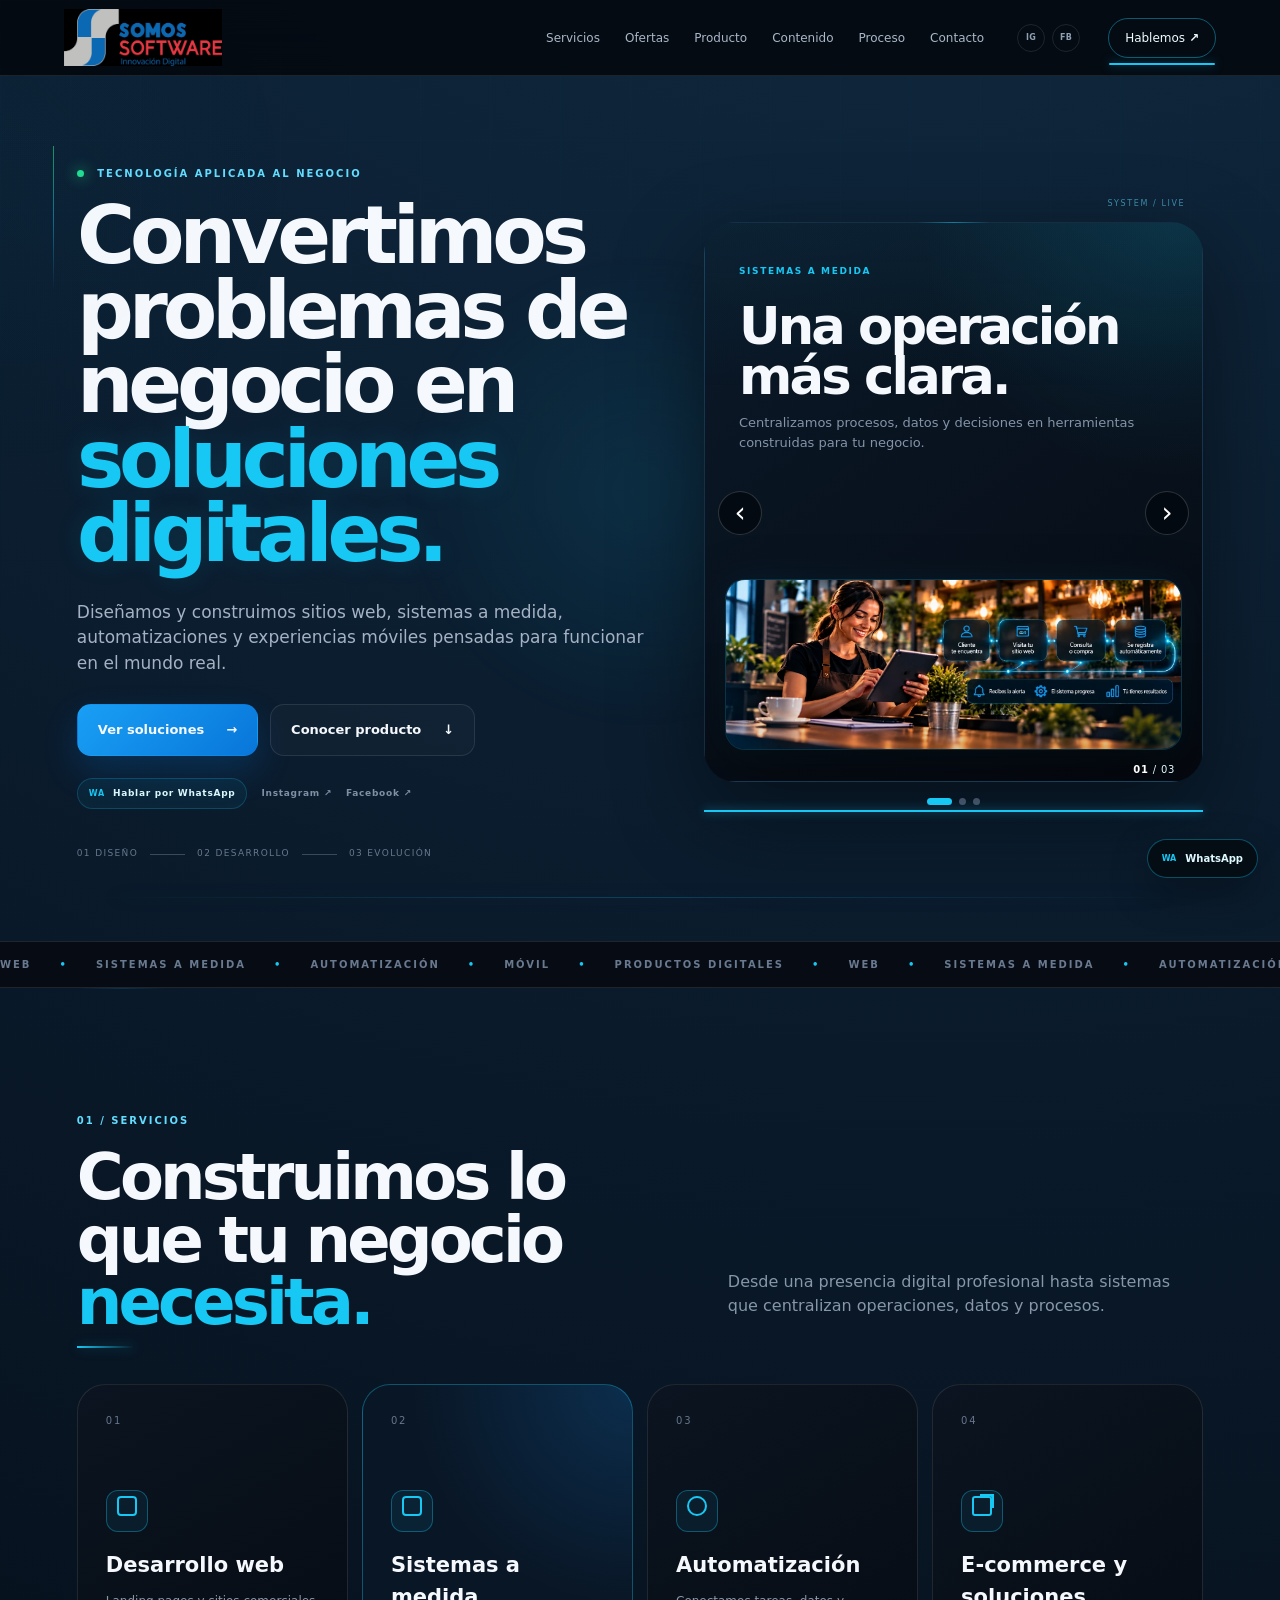
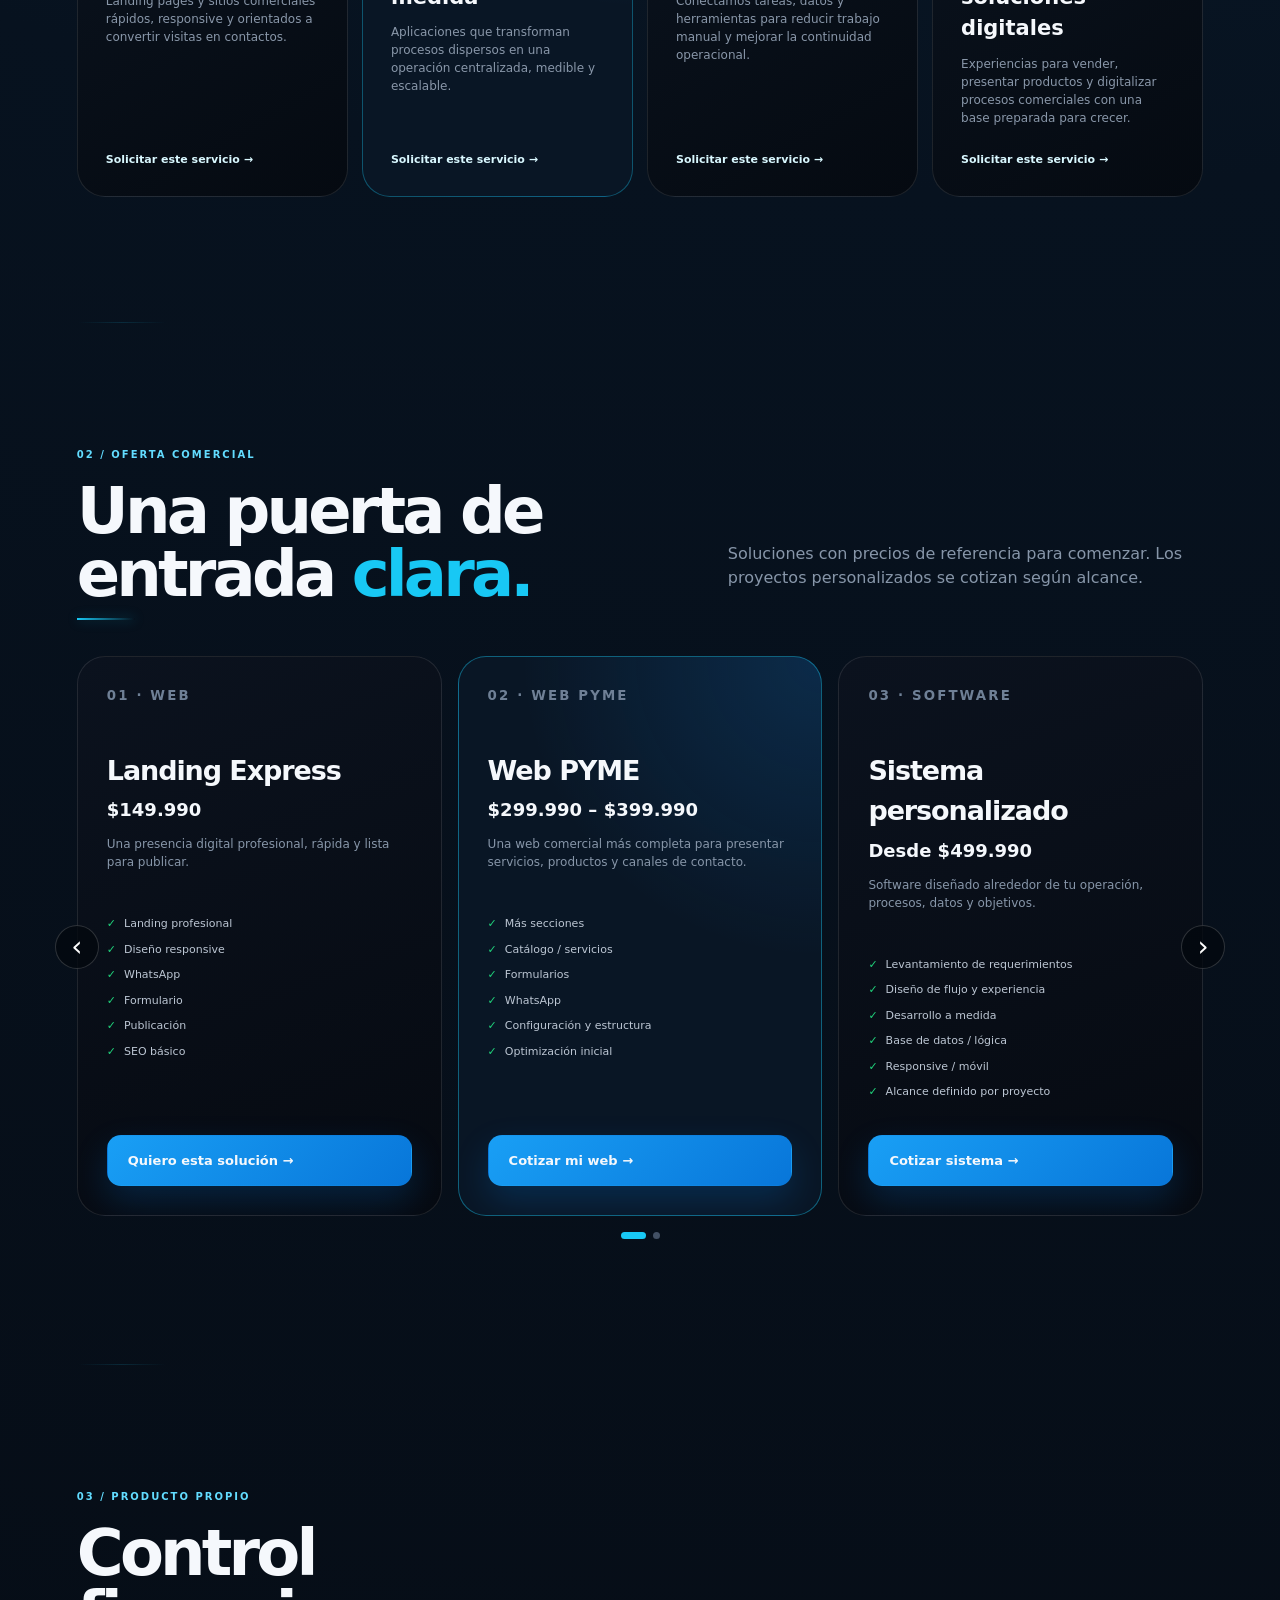
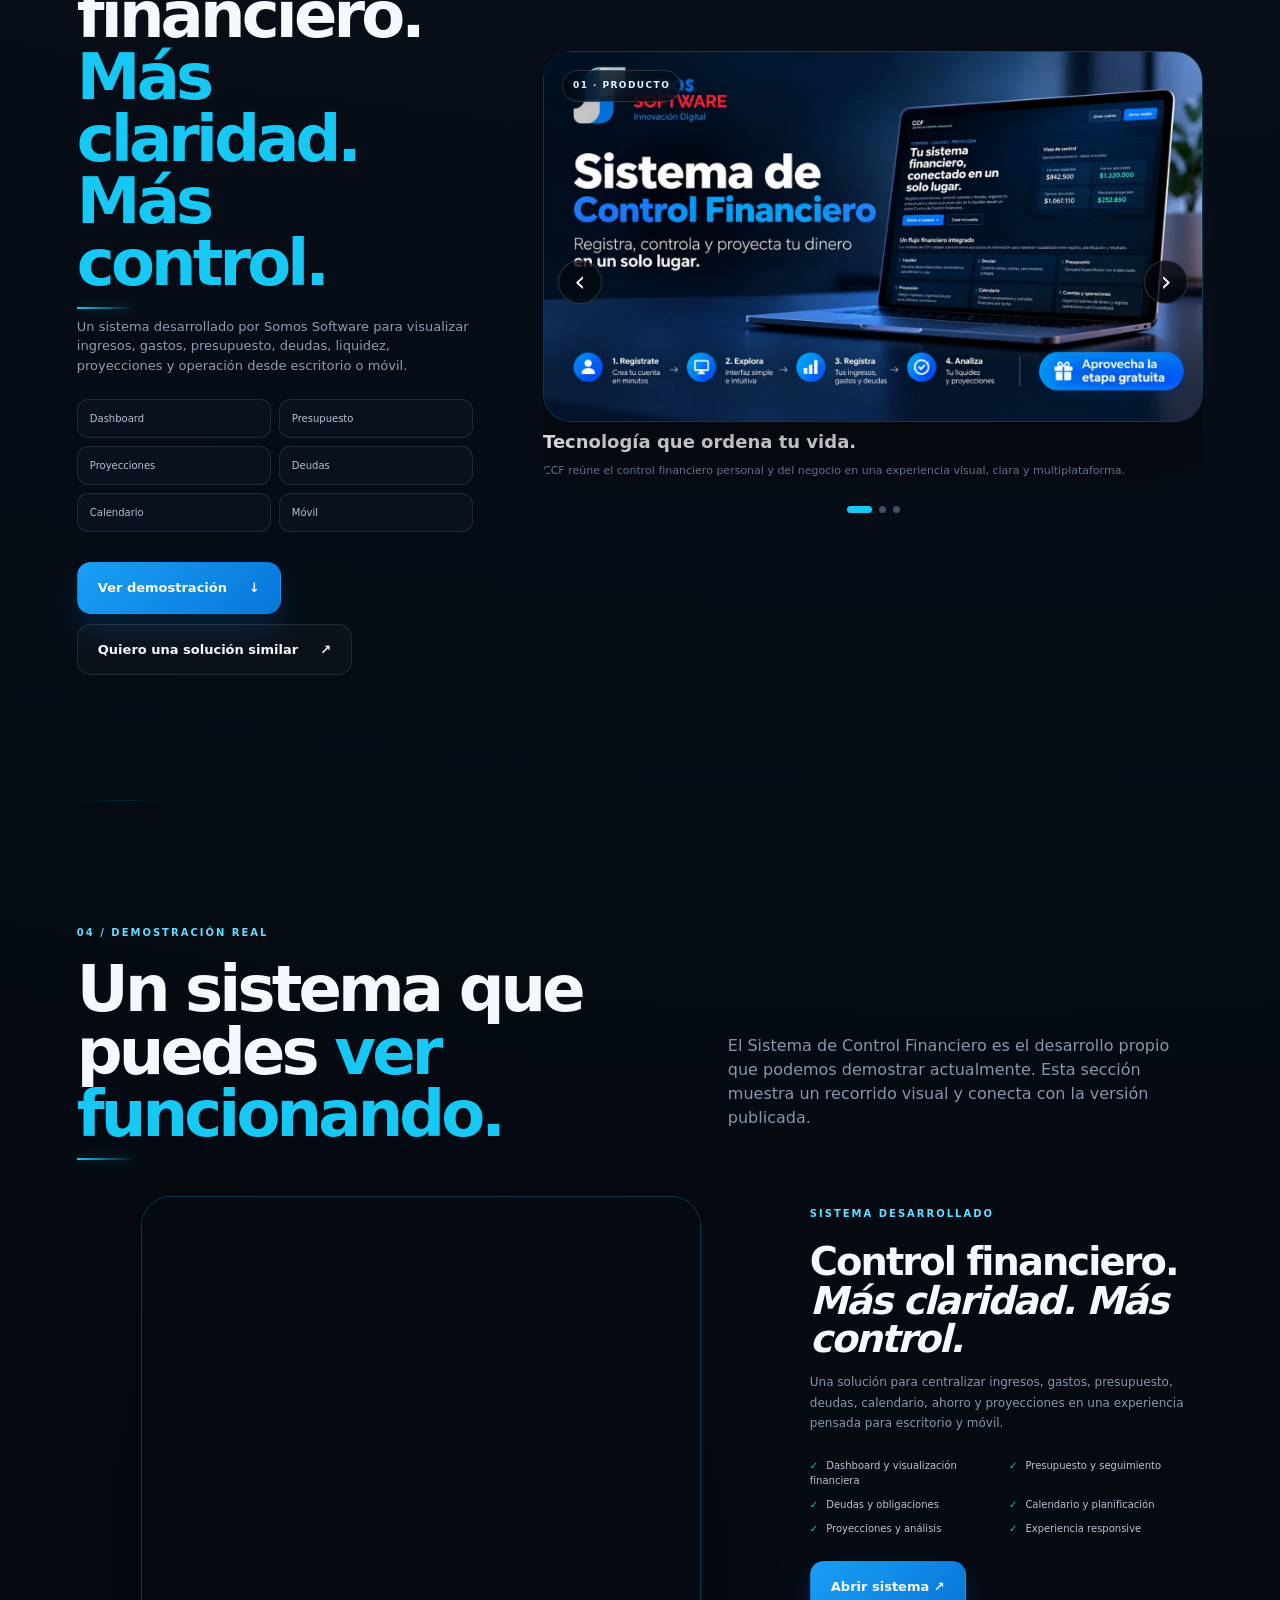
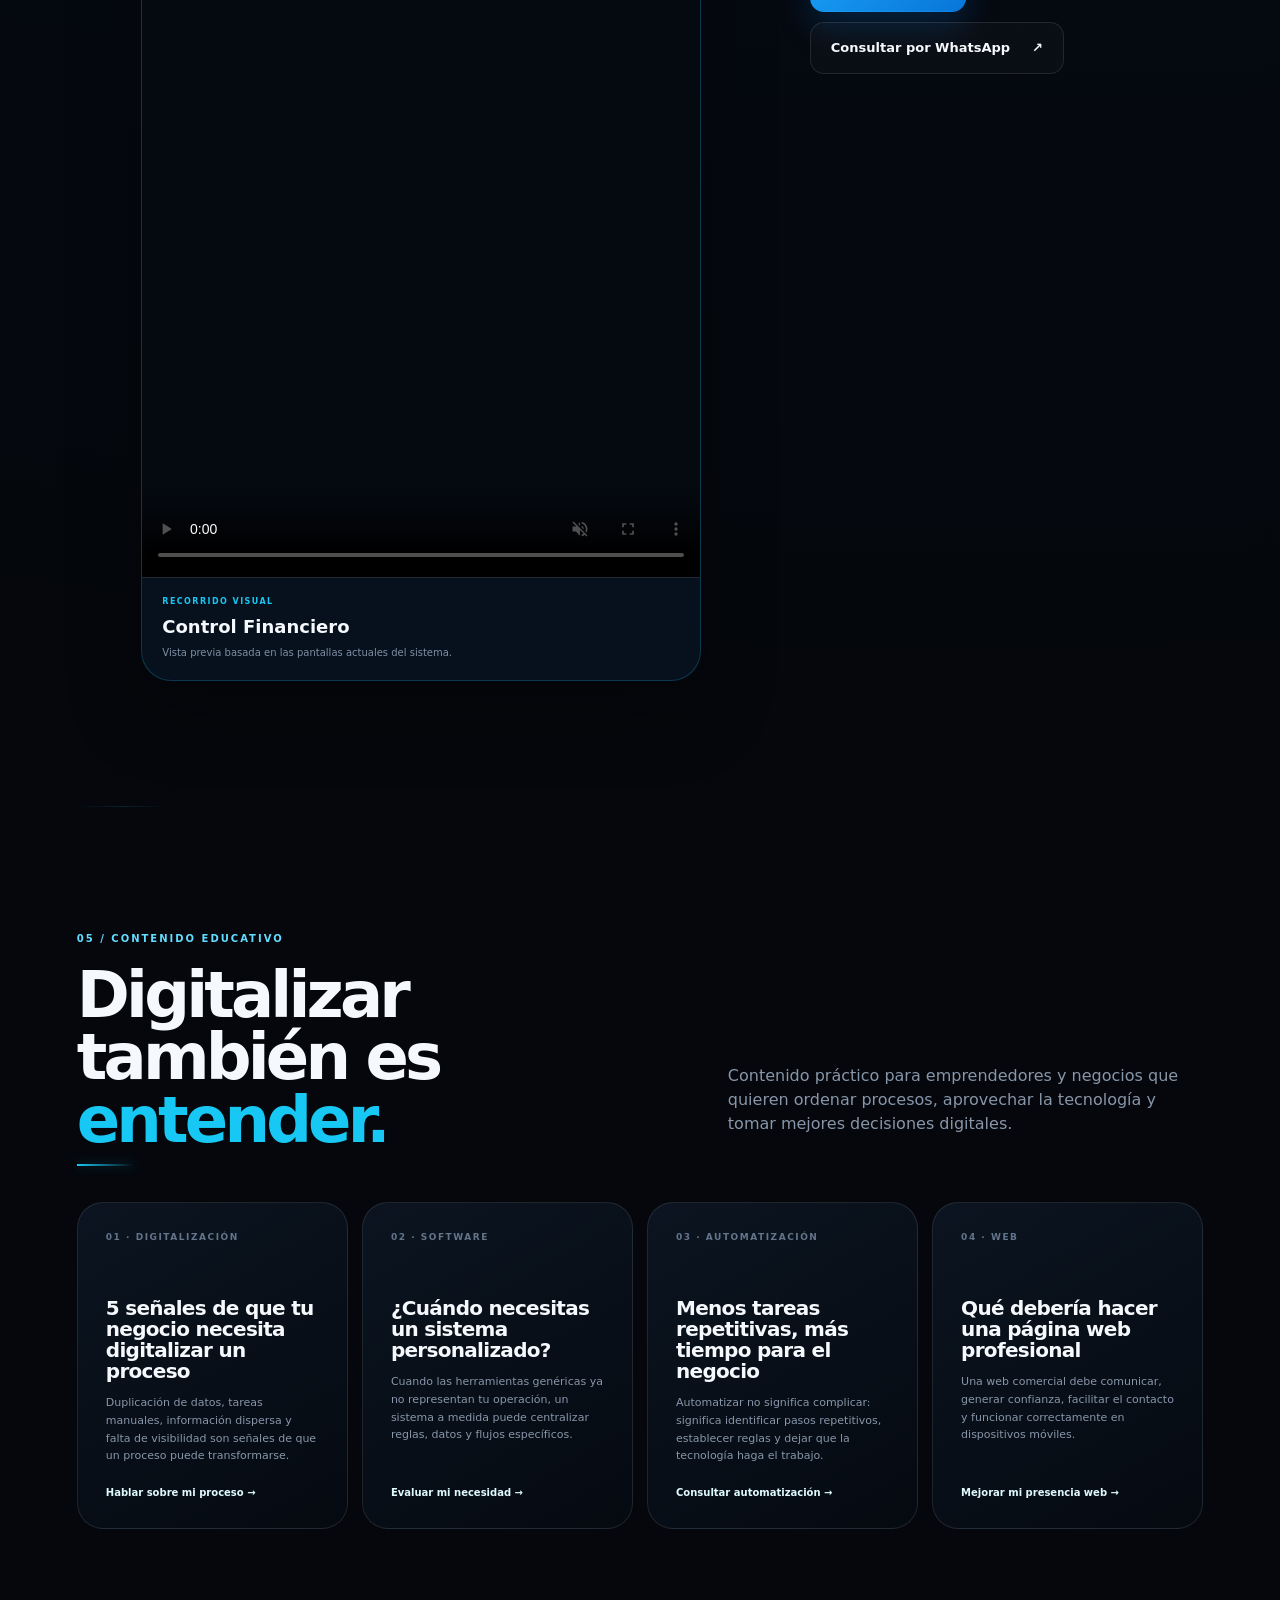
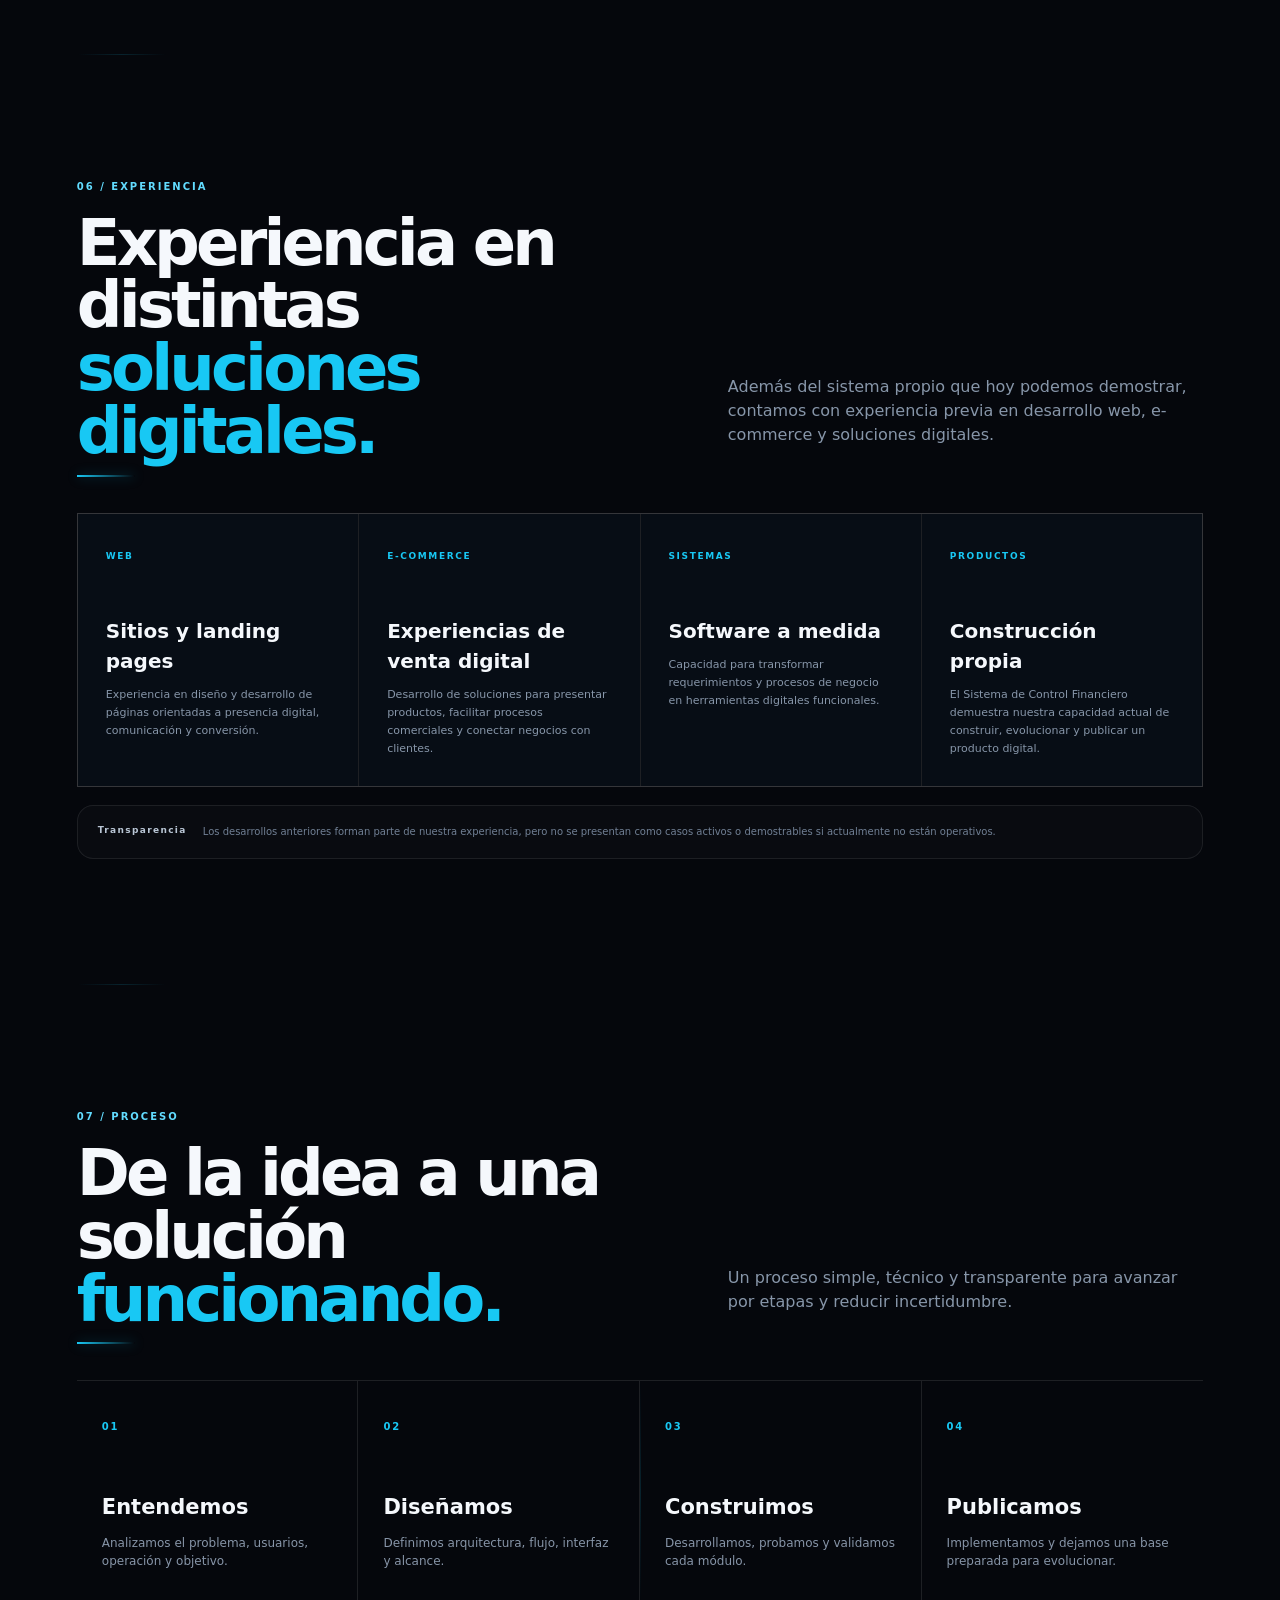
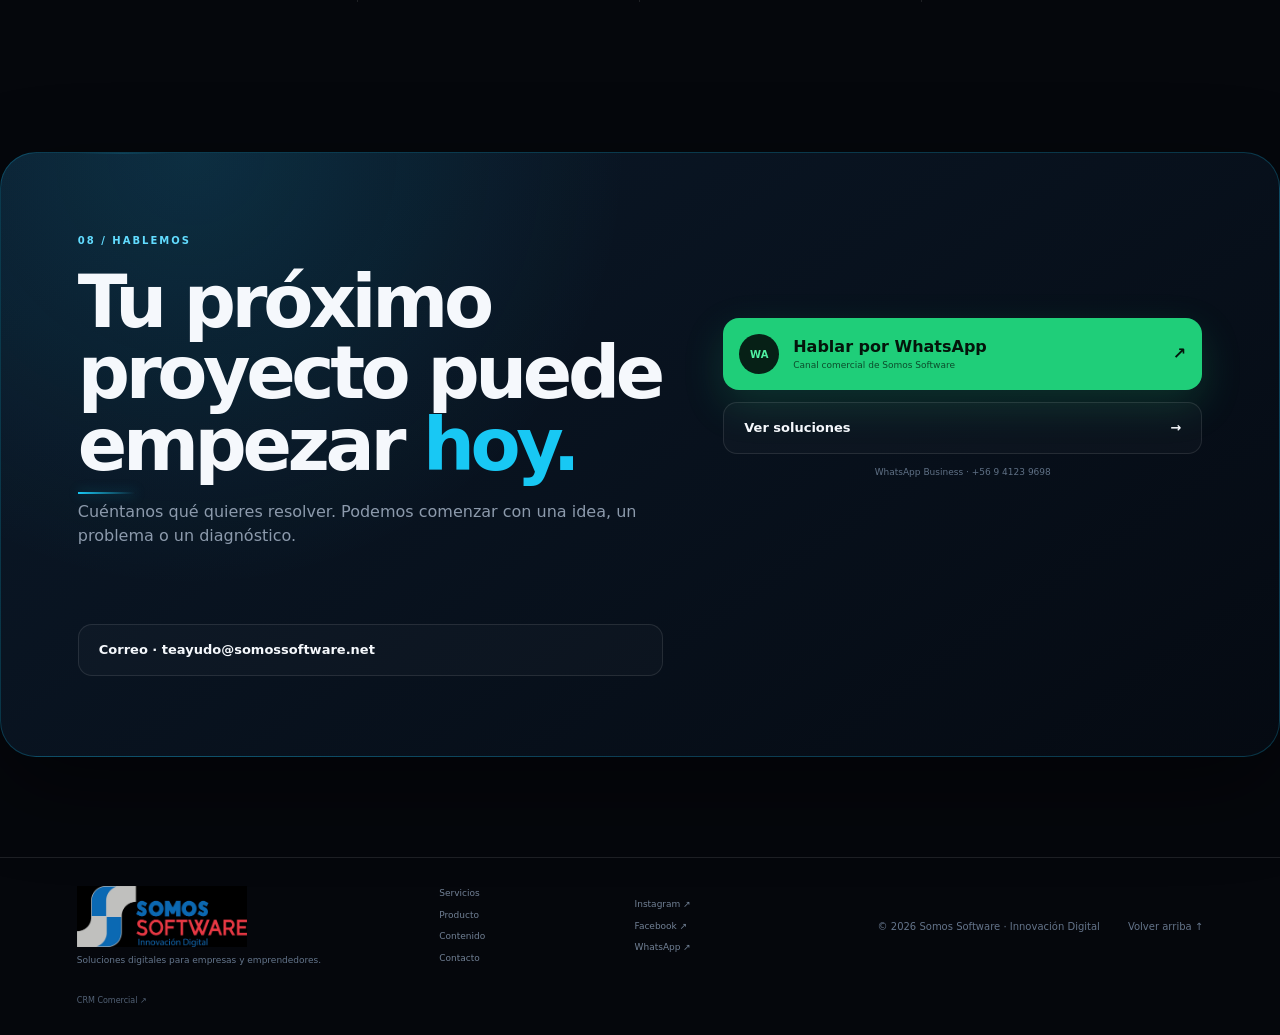
==== index.html @ 905531c0 "Crm2" ====
<!DOCTYPE html>

<html lang="es">
<head>
<meta charset="utf-8"/>
<meta content="width=device-width, initial-scale=1, viewport-fit=cover" name="viewport"/>
<meta content="#05070c" name="theme-color"/>
<meta content="Somos Software: desarrollo web, sistemas a medida, automatización y soluciones digitales para empresas y emprendedores en Chile. Cotiza tu proyecto." name="description"/>
  <meta content="index, follow, max-image-preview:large, max-snippet:-1, max-video-preview:-1" name="robots"/>
  <meta content="Somos Software" name="author"/>
  <meta content="Somos Software" name="application-name"/>
  <link href="https://somossoftware.net/" rel="canonical"/>
  <meta content="website" property="og:type"/>
  <meta content="es_CL" property="og:locale"/>
  <meta content="Somos Software" property="og:site_name"/>
  <meta content="Somos Software | Desarrollo Web, Sistemas y Automatización" property="og:title"/>
  <meta content="Desarrollo web, sistemas a medida, automatización y soluciones digitales para empresas y emprendedores en Chile." property="og:description"/>
  <meta content="https://somossoftware.net/" property="og:url"/>
  <meta content="https://somossoftware.net/assets/hero-01.webp" property="og:image"/>
  <meta content="Somos Software — soluciones digitales para negocios" property="og:image:alt"/>
  <meta content="summary_large_image" name="twitter:card"/>
  <meta content="Somos Software | Desarrollo Web, Sistemas y Automatización" name="twitter:title"/>
  <meta content="Desarrollo web, sistemas a medida, automatización y soluciones digitales para empresas y emprendedores en Chile." name="twitter:description"/>
  <meta content="https://somossoftware.net/assets/hero-01.webp" name="twitter:image"/>
  <meta content="Somos Software — soluciones digitales para negocios" name="twitter:image:alt"/>
  <script type="application/ld+json">
  {
    "@context":"https://schema.org",
    "@graph":[
      {"@type":"Organization","@id":"https://somossoftware.net/#organization","name":"Somos Software","url":"https://somossoftware.net/","logo":"https://somossoftware.net/assets/logo-somos-software.png","email":"teayudo@somossoftware.net","telephone":"+56 9 4123 9698","areaServed":"CL","sameAs":["https://www.instagram.com/somos.software/","https://www.facebook.com/share/1E1KdWDYBE/"]},
      {"@type":"WebSite","name":"Somos Software","url":"https://somossoftware.net/","description":"Desarrollo web, sistemas a medida, automatización y soluciones digitales para empresas y emprendedores en Chile.","publisher":{"@id":"https://somossoftware.net/#organization"},"inLanguage":"es-CL"},
      {"@type":"SoftwareApplication","name":"Control Financiero","description":"Sistema web de control financiero desarrollado por Somos Software.","applicationCategory":"FinanceApplication","operatingSystem":"Web","url":"https://www.controlfinanciero.cl","author":{"@id":"https://somossoftware.net/#organization"}}
    ]
  }
  </script>
<title>Somos Software | Desarrollo Web, Sistemas y Automatización</title>
<link href="styles.css" rel="stylesheet"/>
</head>
<body>
<div class="progress" id="progress"></div>
<header class="header" id="header">
<a aria-label="Somos Software" class="logo" href="#inicio"><img alt="Somos Software — Innovación Digital" src="assets/logo-somos-software.png"/></a>
<button aria-expanded="false" aria-label="Abrir menú" class="menu" id="menu"><span></span><span></span><span></span></button>
<nav id="nav">
<a href="#servicios">Servicios</a><a href="#ofertas">Ofertas</a><a href="#producto">Producto</a><a href="#contenido">Contenido</a><a href="#proceso">Proceso</a><a href="#contacto">Contacto</a>
<div class="nav-socials" aria-label="Redes sociales"><a href="https://www.instagram.com/somos.software/" target="_blank" rel="noopener" aria-label="Instagram de Somos Software">IG</a><a href="https://www.facebook.com/share/1E1KdWDYBE/" target="_blank" rel="noopener" aria-label="Facebook de Somos Software">FB</a></div><a class="nav-button" href="#leadModal" data-lead-intent="contacto">Hablemos <b>↗</b></a>
</nav>
</header>
<main id="inicio">
<section class="hero wrap">
<div class="hero-copy animate">
<div class="eyebrow"><i></i> TECNOLOGÍA APLICADA AL NEGOCIO</div>
<h1 aria-label="Convertimos problemas de negocio en soluciones digitales." class="hero-title"><span class="title-word">Convertimos</span> <span class="title-word">problemas</span> <span class="title-word">de</span> <span class="title-word">negocio</span> <span class="title-word">en</span> <em><span class="title-word accent-word">soluciones</span> <span class="title-word accent-word">digitales.</span></em></h1>
<p>Diseñamos y construimos sitios web, sistemas a medida, automatizaciones y experiencias móviles pensadas para funcionar en el mundo real.</p>
<div class="actions"><a class="btn primary" href="#ofertas">Ver soluciones <span>→</span></a><a class="btn ghost" href="#producto">Conocer producto <span>↓</span></a></div><div class="hero-social"><a class="mini-wa" href="https://wa.me/56941239698?text=Hola%20Somos%20Software.%20Quiero%20cotizar%20una%20soluci%C3%B3n%20digital." target="_blank" rel="noopener"><span>WA</span> Hablar por WhatsApp</a><a href="https://www.instagram.com/somos.software/" target="_blank" rel="noopener">Instagram ↗</a><a href="https://www.facebook.com/share/1E1KdWDYBE/" target="_blank" rel="noopener">Facebook ↗</a></div>
<div class="signals"><span>01 Diseño</span><b></b><span>02 Desarrollo</span><b></b><span>03 Evolución</span></div>
</div>
<div class="hero-visual animate" data-carousel="hero">
<div class="slides-window">
<div class="slides" id="heroSlides">
<article class="slide active">
<small>SISTEMAS A MEDIDA</small>
<h2>Una operación más clara.</h2>
<p>Centralizamos procesos, datos y decisiones en herramientas construidas para tu negocio.</p>
<div class="slide-image"><img alt="Solución digital para una operación de negocio más clara" decoding="async" loading="eager" src="assets/hero-01.webp"/></div>
</article>
<article class="slide">
<small>WEB + EXPERIENCIA DIGITAL</small>
<h2>Tu presencia digital también trabaja.</h2>
<p>Experiencias rápidas, responsive y orientadas a transformar visitas en conversaciones.</p>
<div class="slide-image"><img alt="Presencia digital profesional para un negocio" decoding="async" loading="eager" src="assets/hero-02.webp"/></div>
</article>
<article class="slide">
<small>AUTOMATIZACIÓN + SISTEMAS</small>
<h2>Menos tareas. Más tiempo para tu negocio.</h2>
<p>Conectamos procesos y herramientas para reducir trabajo repetitivo y facilitar la gestión.</p>
<div class="slide-image"><img alt="Automatización y sistemas digitales para un negocio" decoding="async" loading="eager" src="assets/hero-03.webp"/></div>
</article>
</div>
</div>
<button aria-label="Anterior" class="arrow prev" data-prev="hero">‹</button><button aria-label="Siguiente" class="arrow next" data-next="hero">›</button>
<div class="dots" id="heroDots"></div><div class="counter"><strong id="heroNumber">01</strong> / 03</div>
</div>
</section>
<div class="ticker"><div class="ticker-inner"><span>WEB</span><b>•</b><span>SISTEMAS A MEDIDA</span><b>•</b><span>AUTOMATIZACIÓN</span><b>•</b><span>MÓVIL</span><b>•</b><span>PRODUCTOS DIGITALES</span><b>•</b><span>WEB</span><b>•</b><span>SISTEMAS A MEDIDA</span><b>•</b><span>AUTOMATIZACIÓN</span></div></div>
<section class="section wrap animate" id="servicios"><div class="intro"><div><div class="eyebrow">01 / SERVICIOS</div><h2>Construimos lo que tu negocio <em>necesita.</em></h2></div><p>Desde una presencia digital profesional hasta sistemas que centralizan operaciones, datos y procesos.</p></div>
<div class="service-grid">
<article><span>01</span><div class="icon">⌁</div><h3>Desarrollo web</h3><p>Landing pages y sitios comerciales rápidos, responsive y orientados a convertir visitas en contactos.</p><a class="service-cta" data-service="Desarrollo web" data-lead-intent="servicio" href="#leadModal">Solicitar este servicio →</a></article>
<article class="featured"><span>02</span><div class="icon">▣</div><h3>Sistemas a medida</h3><p>Aplicaciones que transforman procesos dispersos en una operación centralizada, medible y escalable.</p><a class="service-cta" data-service="Sistemas a medida" data-lead-intent="servicio" href="#leadModal">Solicitar este servicio →</a></article>
<article><span>03</span><div class="icon">ϟ</div><h3>Automatización</h3><p>Conectamos tareas, datos y herramientas para reducir trabajo manual y mejorar la continuidad operacional.</p><a class="service-cta" data-service="Automatización" data-lead-intent="servicio" href="#leadModal">Solicitar este servicio →</a></article>
<article><span>04</span><div class="icon">□</div><h3>E-commerce y soluciones digitales</h3><p>Experiencias para vender, presentar productos y digitalizar procesos comerciales con una base preparada para crecer.</p><a class="service-cta" data-service="E-commerce y soluciones digitales" data-lead-intent="servicio" href="#leadModal">Solicitar este servicio →</a></article>
</div></section>
<section class="section wrap animate" id="ofertas"><div class="intro"><div><div class="eyebrow">02 / OFERTA COMERCIAL</div><h2>Una puerta de entrada <em>clara.</em></h2></div><p>Soluciones con precios de referencia para comenzar. Los proyectos personalizados se cotizan según alcance.</p></div>
<div class="offer-carousel" data-carousel="offers"><div class="offer-window"><div class="offer-track" id="offerTrack">
<article class="offer"><small>01 · WEB</small><h3>Landing Express</h3><strong>$149.990</strong><p>Una presencia digital profesional, rápida y lista para publicar.</p><ul><li>Landing profesional</li><li>Diseño responsive</li><li>WhatsApp</li><li>Formulario</li><li>Publicación</li><li>SEO básico</li></ul><a class="btn primary" data-offer="Landing Express" data-lead-intent="oferta" href="#leadModal">Quiero esta solución →</a></article>
<article class="offer featured"><small>02 · WEB PYME</small><h3>Web PYME</h3><strong>$299.990 – $399.990</strong><p>Una web comercial más completa para presentar servicios, productos y canales de contacto.</p><ul><li>Más secciones</li><li>Catálogo / servicios</li><li>Formularios</li><li>WhatsApp</li><li>Configuración y estructura</li><li>Optimización inicial</li></ul><a class="btn primary" data-offer="Web PYME" data-lead-intent="oferta" href="#leadModal">Cotizar mi web →</a></article>
<article class="offer"><small>03 · SOFTWARE</small><h3>Sistema personalizado</h3><strong>Desde $499.990</strong><p>Software diseñado alrededor de tu operación, procesos, datos y objetivos.</p><ul><li>Levantamiento de requerimientos</li><li>Diseño de flujo y experiencia</li><li>Desarrollo a medida</li><li>Base de datos / lógica</li><li>Responsive / móvil</li><li>Alcance definido por proyecto</li></ul><a class="btn primary" data-offer="Sistema personalizado" data-lead-intent="oferta" href="#leadModal">Cotizar sistema →</a></article>
<article class="offer"><small>04 · DIAGNÓSTICO</small><h3>Diagnóstico digital</h3><strong>$29.990 – $49.990</strong><p>Antes de construir, revisamos tu problema y detectamos oportunidades de mejora digital.</p><ul><li>Revisión de situación actual</li><li>Identificación de oportunidades</li><li>Prioridades de implementación</li><li>Recomendación de solución</li><li>Alcance inicial</li></ul><a class="btn primary" data-offer="Diagnóstico digital" data-lead-intent="oferta" href="#leadModal">Solicitar diagnóstico →</a></article>
</div></div><button aria-label="Oferta anterior" class="arrow prev" data-prev="offers">‹</button><button aria-label="Siguiente oferta" class="arrow next" data-next="offers">›</button><div class="dots" id="offerDots"></div></div></section>
<section class="product wrap animate" id="producto"><div class="product-copy"><div class="eyebrow">03 / PRODUCTO PROPIO</div><h2>Control financiero.<br/><em>Más claridad. Más control.</em></h2><p>Un sistema desarrollado por Somos Software para visualizar ingresos, gastos, presupuesto, deudas, liquidez, proyecciones y operación desde escritorio o móvil.</p><div class="tags"><span>Dashboard</span><span>Presupuesto</span><span>Proyecciones</span><span>Deudas</span><span>Calendario</span><span>Móvil</span></div><div class="product-actions"><a class="btn primary" href="#demostracion">Ver demostración <span>↓</span></a><a class="btn ghost" data-lead-intent="producto" href="#leadModal">Quiero una solución similar <span>↗</span></a></div></div>
<div aria-label="Presentación visual del Sistema de Control Financiero" class="product-carousel" data-carousel="product">
<div class="product-window">
<div class="product-track" id="productTrack">
<figure class="product-slide">
<div class="product-media">
<div aria-hidden="true" class="product-media-bg"></div>
<img alt="Vista del Sistema de Control Financiero de Somos Software en escritorio y móvil" src="[data-uri]"/>
<div class="media-label">01 · PRODUCTO</div>
</div>
<figcaption><strong>Tecnología que ordena tu vida.</strong><span>CCF reúne el control financiero personal y del negocio en una experiencia visual, clara y multiplataforma.</span></figcaption>
</figure>
<figure class="product-slide">
<div class="product-media">
<div aria-hidden="true" class="product-media-bg"></div>
<img alt="Experiencia multiplataforma del Sistema de Control Financiero para negocios y usuarios" src="[data-uri]"/>
<div class="media-label">02 · CCF</div>
</div>
<figcaption><strong>Una herramienta simple, completa y confiable.</strong><span>Ingresos, presupuesto, deudas, calendario, ahorro y proyecciones reunidos en un solo producto.</span></figcaption>
</figure>
<figure class="product-slide">
<div class="product-media">
<div aria-hidden="true" class="product-media-bg"></div>
<img alt="Dashboard del Sistema de Control Financiero con ingresos, gastos, presupuesto y proyecciones" src="[data-uri]"/>
<div class="media-label">03 · NEGOCIO</div>
</div>
<figcaption><strong>El control financiero real para tu negocio.</strong><span>Una presentación orientada a emprendedores, profesionales, trabajadores y pequeños negocios.</span></figcaption>
</figure>
</div>
</div>
<button aria-label="Imagen anterior" class="arrow prev" data-prev="product">‹</button>
<button aria-label="Siguiente imagen" class="arrow next" data-next="product">›</button>
<div class="dots" id="productDots"></div>
</div></section>
<section class="section wrap animate demo-section" id="demostracion">
<div class="intro"><div><div class="eyebrow">04 / DEMOSTRACIÓN REAL</div><h2>Un sistema que puedes <em>ver funcionando.</em></h2></div><p>El Sistema de Control Financiero es el desarrollo propio que podemos demostrar actualmente. Esta sección muestra un recorrido visual y conecta con la versión publicada.</p></div>
<div class="demo-layout">
<div class="demo-video-card">
<div class="demo-video-frame">
<video class="demo-video" controls autoplay muted playsinline preload="metadata" poster="assets/video/control-financiero-recorrido-poster.jpg" aria-label="Recorrido visual del Sistema de Control Financiero de Somos Software">
<source src="assets/video/control-financiero-recorrido.mp4" type="video/mp4"/>
Tu navegador no puede reproducir este video.
</video>
</div>
<div class="video-meta"><span>RECORRIDO VISUAL</span><b>Control Financiero</b><small>Vista previa basada en las pantallas actuales del sistema.</small></div>
</div>
<div class="demo-copy">
<div class="eyebrow">SISTEMA DESARROLLADO</div>
<h3>Control financiero. <em>Más claridad. Más control.</em></h3>
<p>Una solución para centralizar ingresos, gastos, presupuesto, deudas, calendario, ahorro y proyecciones en una experiencia pensada para escritorio y móvil.</p>
<ul class="check-list"><li>Dashboard y visualización financiera</li><li>Presupuesto y seguimiento</li><li>Deudas y obligaciones</li><li>Calendario y planificación</li><li>Proyecciones y análisis</li><li>Experiencia responsive</li></ul>
<div class="demo-actions"><a class="btn primary" href="https://www.controlfinanciero.cl" target="_blank" rel="noopener">Abrir sistema ↗</a><a class="btn ghost" href="https://wa.me/56941239698?text=Hola%20Somos%20Software.%20Quiero%20conocer%20el%20Sistema%20de%20Control%20Financiero." target="_blank" rel="noopener">Consultar por WhatsApp <span>↗</span></a></div>
</div>
</div>
</section>

<section class="section wrap animate education-section" id="contenido">
<div class="intro"><div><div class="eyebrow">05 / CONTENIDO EDUCATIVO</div><h2>Digitalizar también es <em>entender.</em></h2></div><p>Contenido práctico para emprendedores y negocios que quieren ordenar procesos, aprovechar la tecnología y tomar mejores decisiones digitales.</p></div>
<div class="education-grid">
<article class="education-card"><span>01 · DIGITALIZACIÓN</span><h3>5 señales de que tu negocio necesita digitalizar un proceso</h3><p>Duplicación de datos, tareas manuales, información dispersa y falta de visibilidad son señales de que un proceso puede transformarse.</p><a href="#contacto">Hablar sobre mi proceso →</a></article>
<article class="education-card"><span>02 · SOFTWARE</span><h3>¿Cuándo necesitas un sistema personalizado?</h3><p>Cuando las herramientas genéricas ya no representan tu operación, un sistema a medida puede centralizar reglas, datos y flujos específicos.</p><a href="#contacto">Evaluar mi necesidad →</a></article>
<article class="education-card"><span>03 · AUTOMATIZACIÓN</span><h3>Menos tareas repetitivas, más tiempo para el negocio</h3><p>Automatizar no significa complicar: significa identificar pasos repetitivos, establecer reglas y dejar que la tecnología haga el trabajo.</p><a href="#contacto">Consultar automatización →</a></article>
<article class="education-card"><span>04 · WEB</span><h3>Qué debería hacer una página web profesional</h3><p>Una web comercial debe comunicar, generar confianza, facilitar el contacto y funcionar correctamente en dispositivos móviles.</p><a href="#contacto">Mejorar mi presencia web →</a></article>
</div>
</section>

<section class="section wrap animate experience-section" id="experiencia">
<div class="intro"><div><div class="eyebrow">06 / EXPERIENCIA</div><h2>Experiencia en distintas <em>soluciones digitales.</em></h2></div><p>Además del sistema propio que hoy podemos demostrar, contamos con experiencia previa en desarrollo web, e-commerce y soluciones digitales.</p></div>
<div class="experience-grid">
<article><b>WEB</b><h3>Sitios y landing pages</h3><p>Experiencia en diseño y desarrollo de páginas orientadas a presencia digital, comunicación y conversión.</p></article>
<article><b>E-COMMERCE</b><h3>Experiencias de venta digital</h3><p>Desarrollo de soluciones para presentar productos, facilitar procesos comerciales y conectar negocios con clientes.</p></article>
<article><b>SISTEMAS</b><h3>Software a medida</h3><p>Capacidad para transformar requerimientos y procesos de negocio en herramientas digitales funcionales.</p></article>
<article><b>PRODUCTOS</b><h3>Construcción propia</h3><p>El Sistema de Control Financiero demuestra nuestra capacidad actual de construir, evolucionar y publicar un producto digital.</p></article>
</div>
<div class="experience-note"><span>Transparencia</span><p>Los desarrollos anteriores forman parte de nuestra experiencia, pero no se presentan como casos activos o demostrables si actualmente no están operativos.</p></div>
</section>

<section class="section wrap animate" id="proceso"><div class="intro"><div><div class="eyebrow">07 / PROCESO</div><h2>De la idea a una solución <em>funcionando.</em></h2></div><p>Un proceso simple, técnico y transparente para avanzar por etapas y reducir incertidumbre.</p></div><div class="process"><article><b>01</b><h3>Entendemos</h3><p>Analizamos el problema, usuarios, operación y objetivo.</p></article><article><b>02</b><h3>Diseñamos</h3><p>Definimos arquitectura, flujo, interfaz y alcance.</p></article><article><b>03</b><h3>Construimos</h3><p>Desarrollamos, probamos y validamos cada módulo.</p></article><article><b>04</b><h3>Publicamos</h3><p>Implementamos y dejamos una base preparada para evolucionar.</p></article></div></section>
<section class="contact wrap animate" id="contacto"><div><div class="eyebrow">08 / HABLEMOS</div><h2>Tu próximo proyecto puede empezar <em>hoy.</em></h2><p>Cuéntanos qué quieres resolver. Podemos comenzar con una idea, un problema o un diagnóstico.</p></div><div class="contact-actions"><a class="whatsapp" href="#leadModal" id="whatsapp" data-lead-intent="contacto"><span>WA</span><div><b>Hablar por WhatsApp</b><small>Canal comercial de Somos Software</small></div><strong>↗</strong></a><a class="btn ghost" href="#ofertas">Ver soluciones <span>→</span></a><small>WhatsApp Business · +56 9 4123 9698</small></div><a class="btn ghost" href="mailto:teayudo@somossoftware.net">Correo · teayudo@somossoftware.net</a></section>
</main>
<div class="lead-modal" id="leadModal" aria-hidden="true"><div class="lead-modal-backdrop" data-lead-close></div><div class="lead-modal-panel"><button class="lead-modal-close" data-lead-close>×</button><div class="eyebrow">SOMOS SOFTWARE / PRIMER CONTACTO</div><h2>Cuéntanos qué necesitas.</h2><p class="lead-modal-intro">Identificaremos tu necesidad y prepararemos el siguiente paso: diagnóstico, agenda, cotización o conversación directa.</p><form id="leadForm"><input type="hidden" name="source"><input type="hidden" name="medium"><input type="hidden" name="campaign"><input type="hidden" name="landing"><input type="hidden" name="intent"><div class="lead-grid"><label>Nombre<input name="name" required></label><label>Empresa / actividad<input name="business"></label><label>WhatsApp o teléfono<input name="contact" required></label><label>¿Qué necesitas?<select name="need" required><option value="">Selecciona</option><option>Desarrollo web</option><option>Sistema a medida</option><option>Automatización</option><option>E-commerce / solución digital</option><option>Producto propio</option><option>Diagnóstico digital</option><option>Otro</option></select></label><label>Plazo<select name="timeline"><option>Aún no lo sé</option><option>Esta semana</option><option>En 2–4 semanas</option><option>En 1–3 meses</option><option>Más adelante</option></select></label><label>Presupuesto<select name="budget"><option>Prefiero conversarlo</option><option>Hasta $150.000</option><option>$150.000–$300.000</option><option>$300.000–$500.000</option><option>$500.000–$1.000.000</option><option>Más de $1.000.000</option></select></label></div><label>Cuéntanos brevemente el proyecto<textarea name="message" rows="4" required></textarea></label><div class="lead-agenda"><label>Fecha preferida<input type="date" name="preferred_date"></label><label>Hora preferida<input type="time" name="preferred_time"></label></div><label class="lead-consent"><input type="checkbox" required> Acepto que Somos Software utilice estos datos para responder esta solicitud.</label><button class="btn primary lead-submit" type="submit">Continuar por WhatsApp <span>↗</span></button><small class="lead-note">El CRM productivo se conectará en la siguiente capa.</small></form></div></div>
<a class="floating-whatsapp" id="floatingWhatsapp" href="https://wa.me/56941239698?text=Hola%20Somos%20Software.%20Quiero%20cotizar%20una%20soluci%C3%B3n%20digital." target="_blank" rel="noopener" aria-label="Contactar a Somos Software por WhatsApp"><span>WA</span><b>WhatsApp</b></a>
<footer><div class="footer-brand"><img alt="Somos Software" src="assets/logo-somos-software.png"/><span>Soluciones digitales para empresas y emprendedores.</span></div><div class="footer-links"><a href="#servicios">Servicios</a><a href="#producto">Producto</a><a href="#contenido">Contenido</a><a href="#contacto">Contacto</a></div><div class="footer-social"><a href="https://www.instagram.com/somos.software/" target="_blank" rel="noopener">Instagram ↗</a><a href="https://www.facebook.com/share/1E1KdWDYBE/" target="_blank" rel="noopener">Facebook ↗</a><a href="https://wa.me/56941239698" target="_blank" rel="noopener">WhatsApp ↗</a></div><span>© <span id="year"></span> Somos Software · Innovación Digital</span><a href="#inicio">Volver arriba ↑</a><a href="crm.html" style="color:#536276;font-size:8px;text-decoration:none">CRM Comercial ↗</a></footer>
<script src="app.js"></script><script src="supabase-config.js"></script><script src="commercial.js"></script>
</body>
</html>
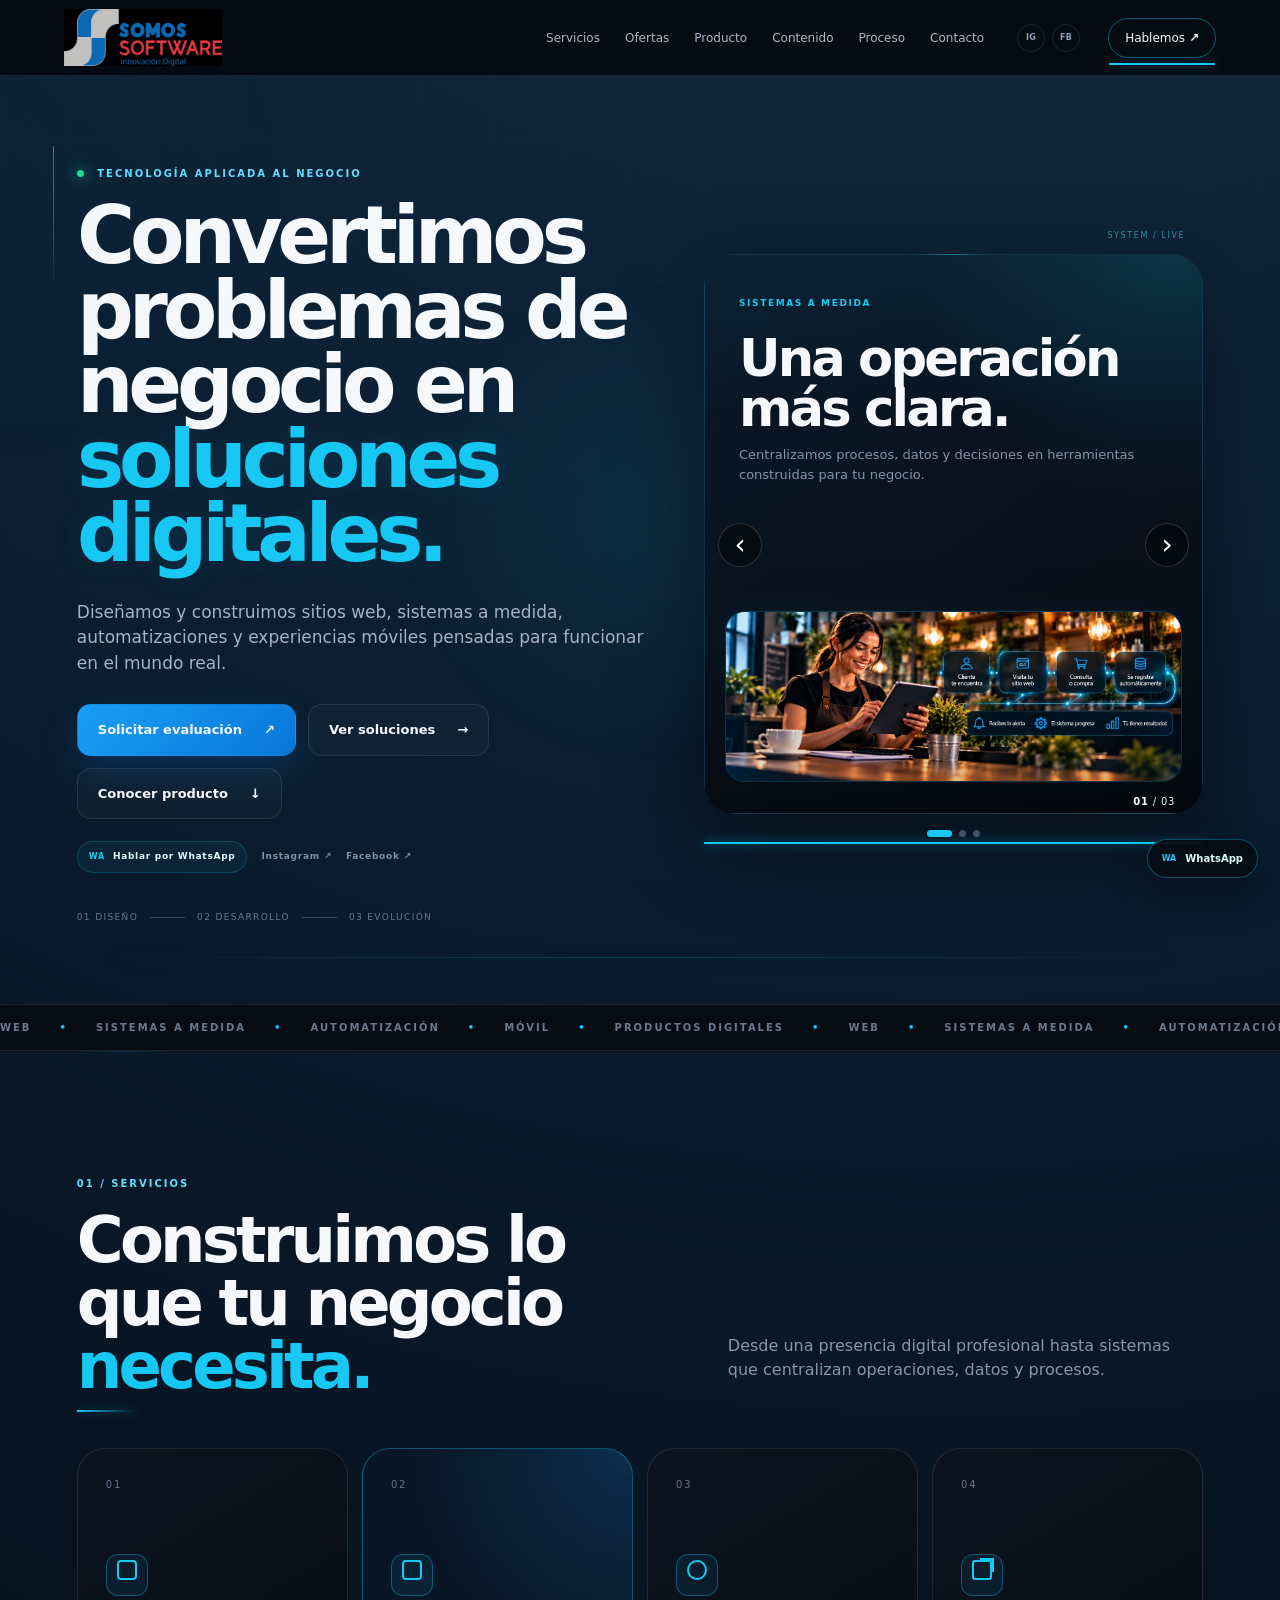
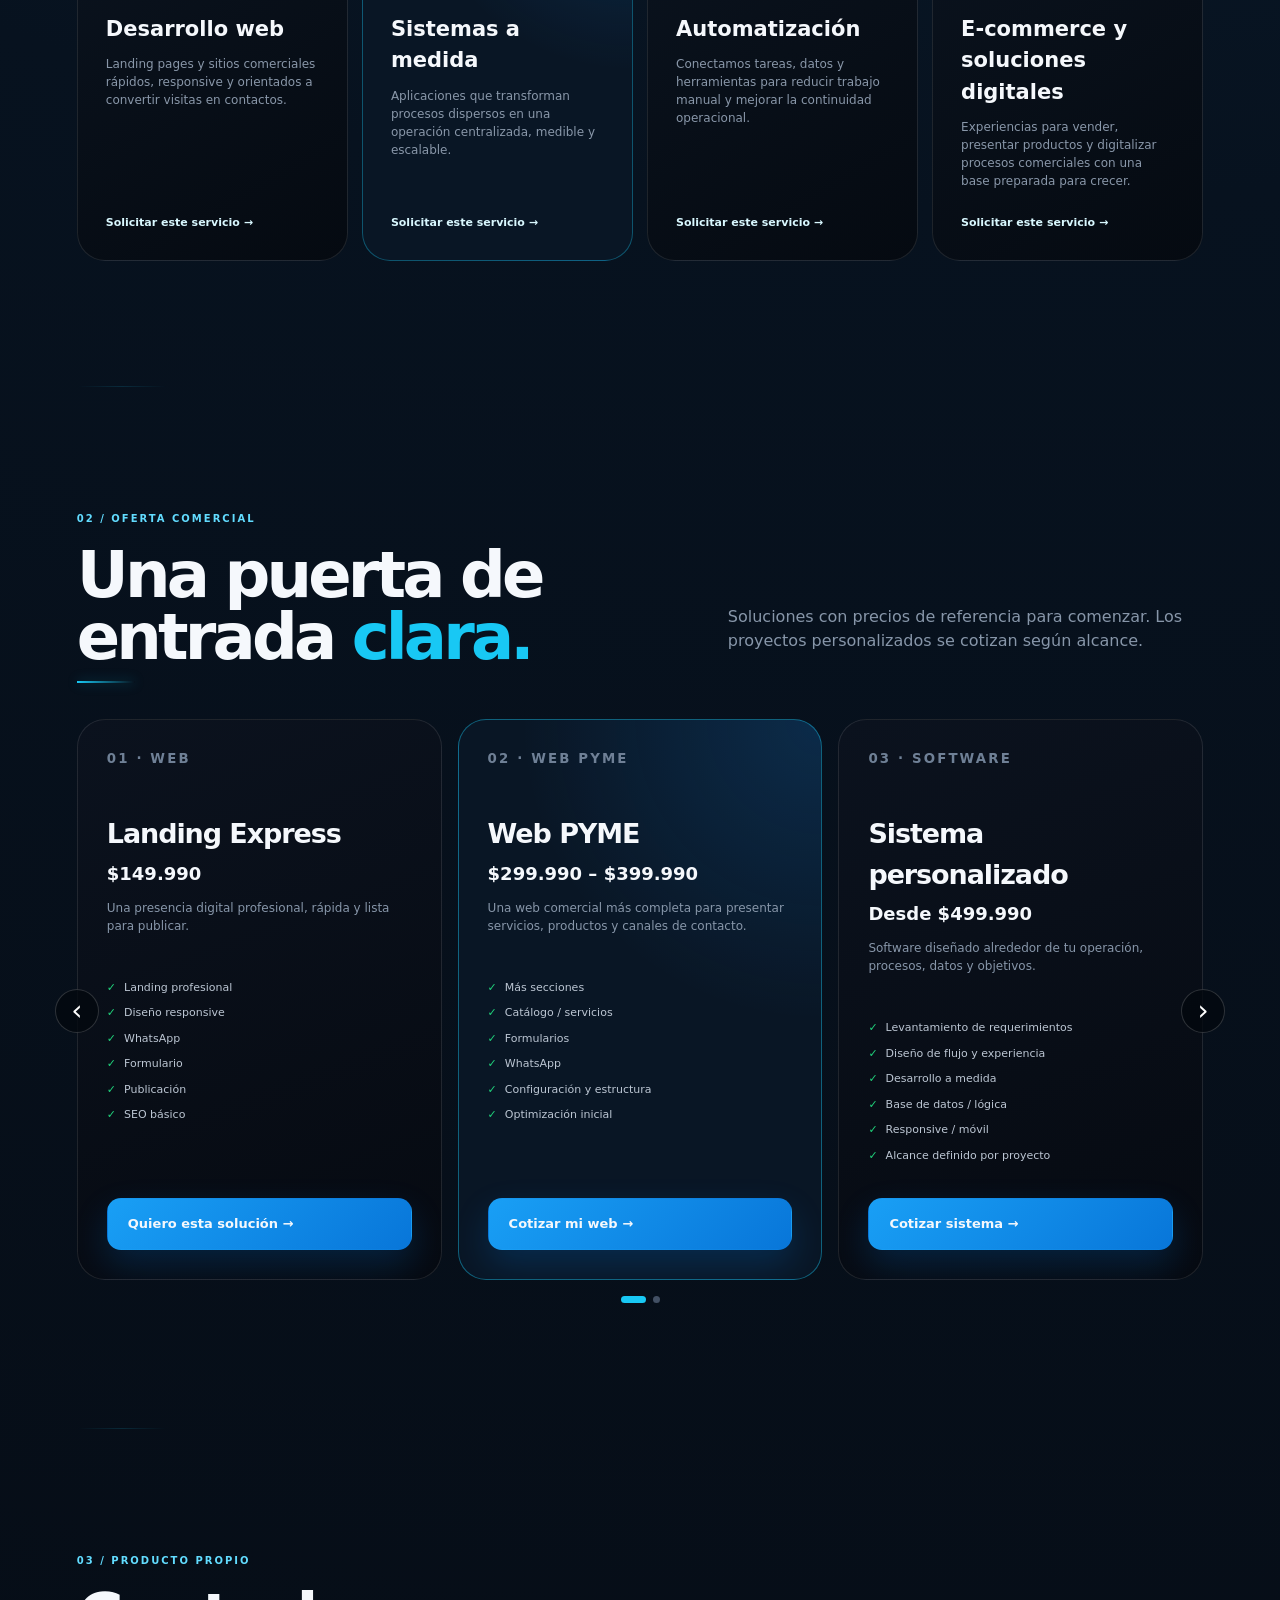
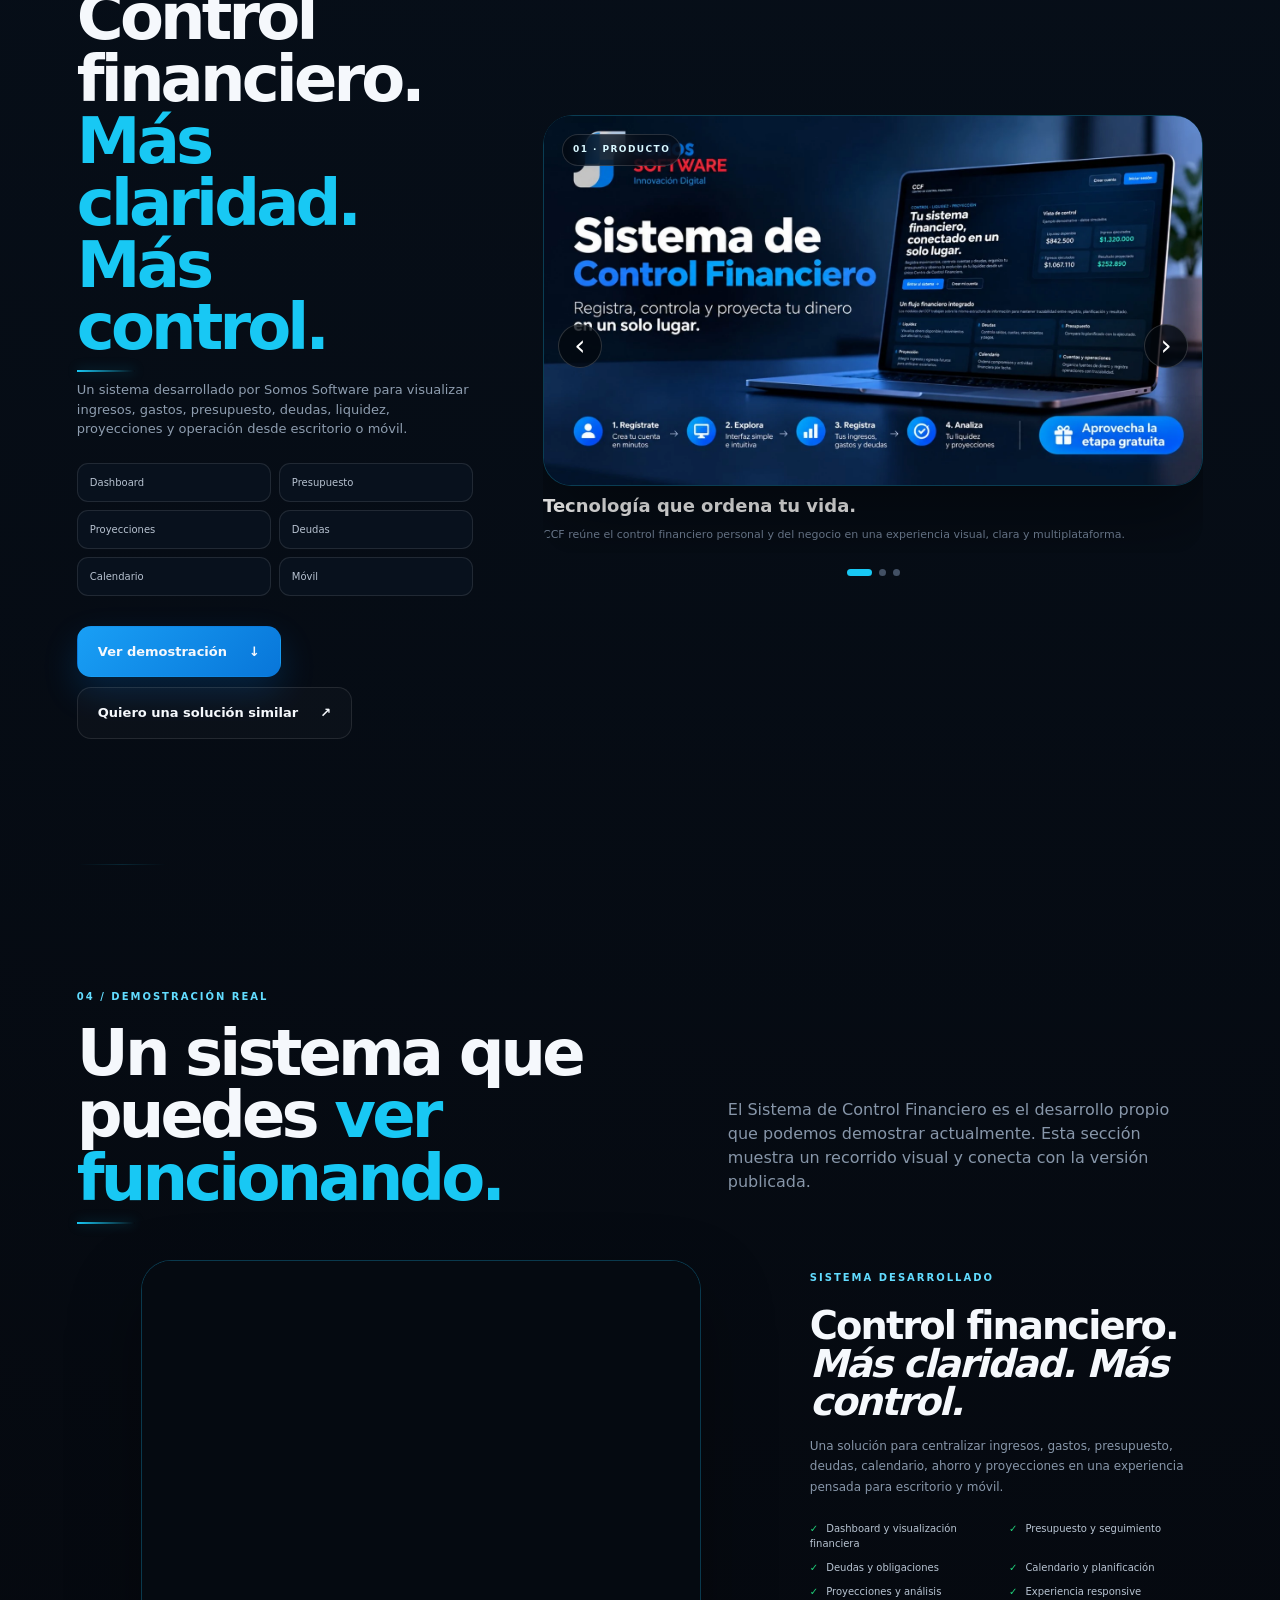
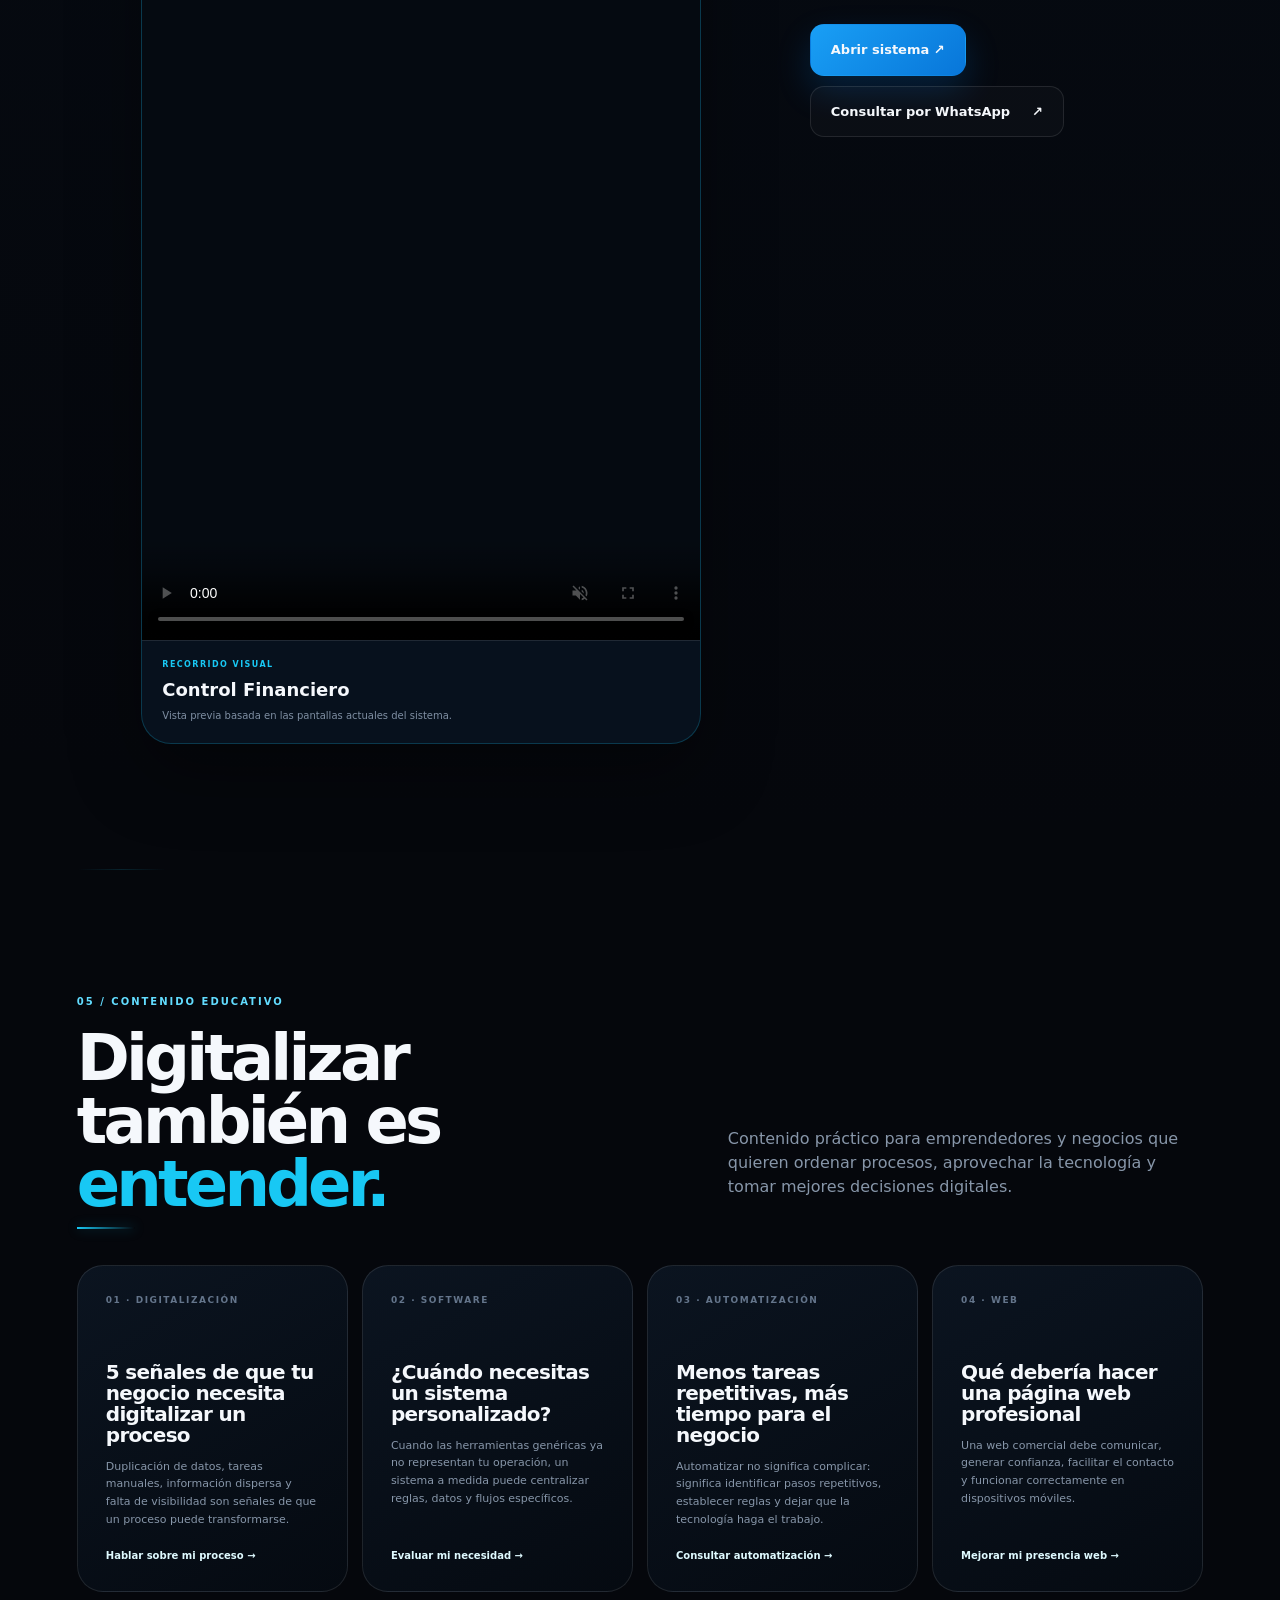
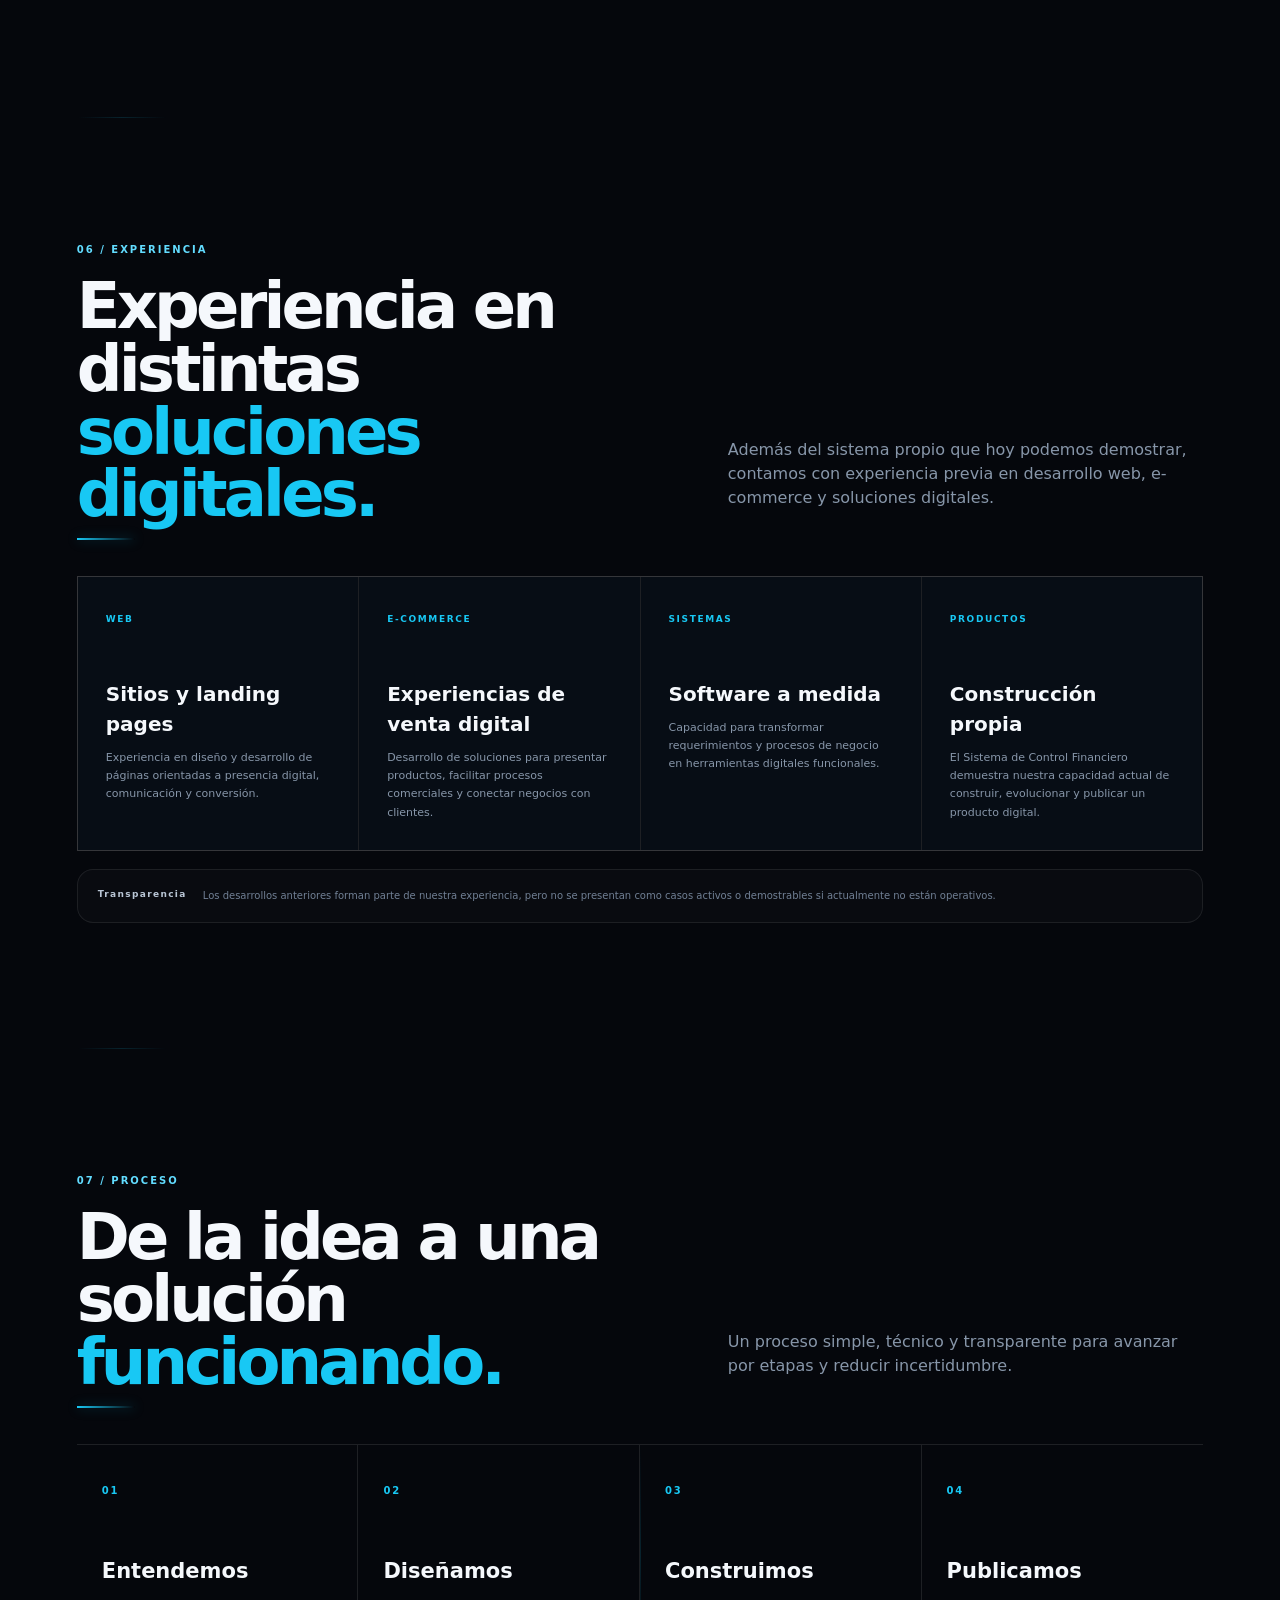
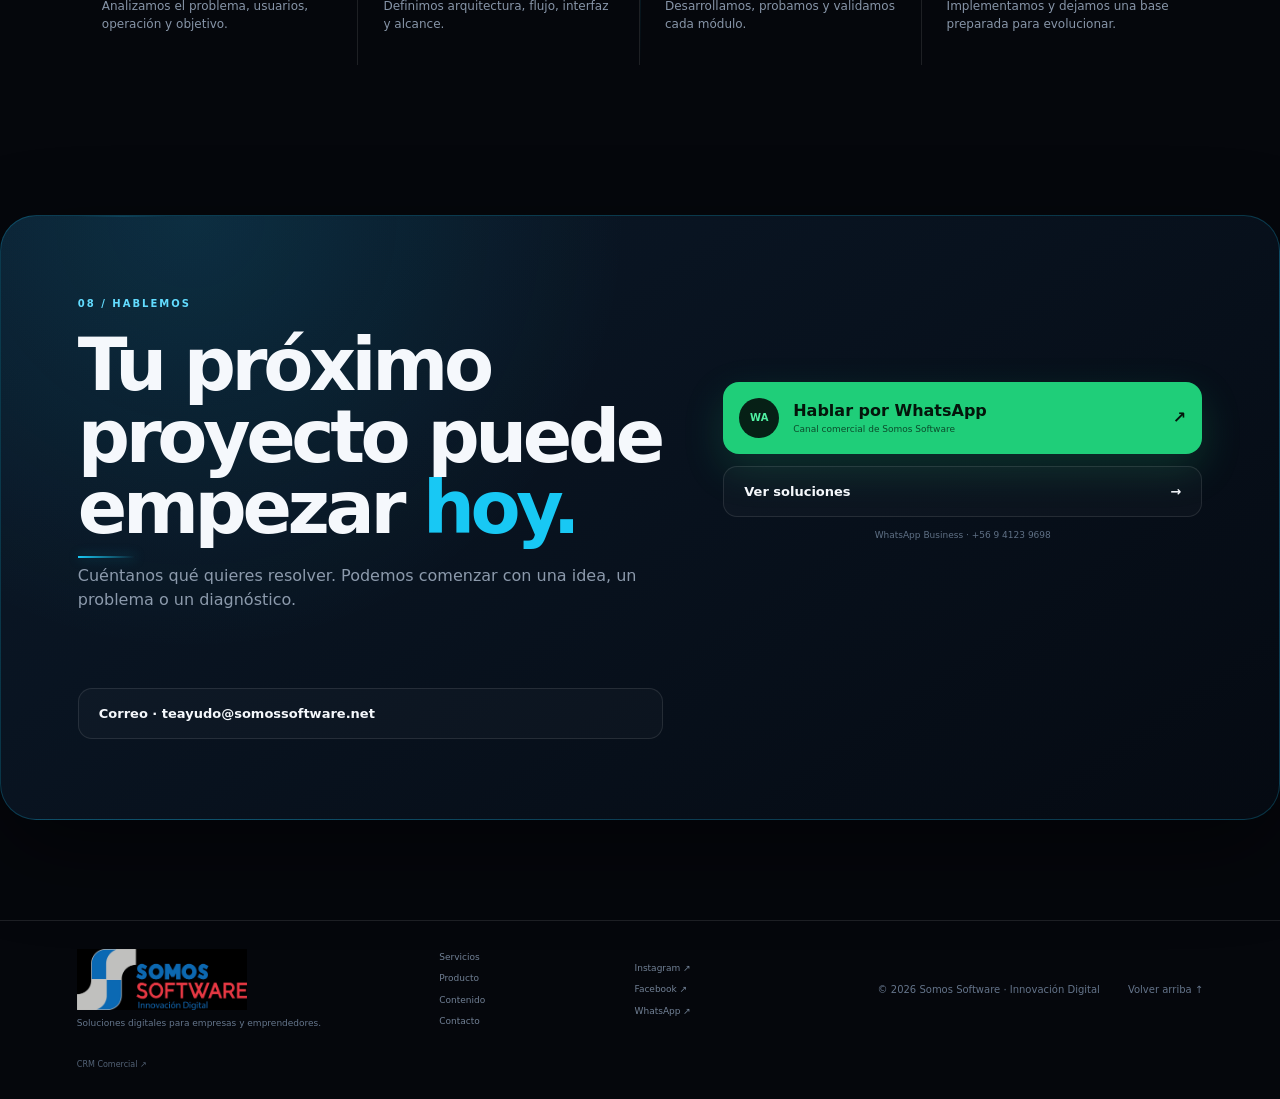
==== commit 823df27c: "Leads" ====
--- a/index.html
+++ b/index.html
@@ -52,7 +52,7 @@
 <div class="eyebrow"><i></i> TECNOLOGÍA APLICADA AL NEGOCIO</div>
 <h1 aria-label="Convertimos problemas de negocio en soluciones digitales." class="hero-title"><span class="title-word">Convertimos</span> <span class="title-word">problemas</span> <span class="title-word">de</span> <span class="title-word">negocio</span> <span class="title-word">en</span> <em><span class="title-word accent-word">soluciones</span> <span class="title-word accent-word">digitales.</span></em></h1>
 <p>Diseñamos y construimos sitios web, sistemas a medida, automatizaciones y experiencias móviles pensadas para funcionar en el mundo real.</p>
-<div class="actions"><a class="btn primary" href="#ofertas">Ver soluciones <span>→</span></a><a class="btn ghost" href="#producto">Conocer producto <span>↓</span></a></div><div class="hero-social"><a class="mini-wa" href="https://wa.me/56941239698?text=Hola%20Somos%20Software.%20Quiero%20cotizar%20una%20soluci%C3%B3n%20digital." target="_blank" rel="noopener"><span>WA</span> Hablar por WhatsApp</a><a href="https://www.instagram.com/somos.software/" target="_blank" rel="noopener">Instagram ↗</a><a href="https://www.facebook.com/share/1E1KdWDYBE/" target="_blank" rel="noopener">Facebook ↗</a></div>
+<div class="actions"><a class="btn primary" href="#leadModal" data-lead-intent="contacto">Solicitar evaluación <span>↗</span></a><a class="btn ghost" href="#ofertas">Ver soluciones <span>→</span></a><a class="btn ghost" href="#producto">Conocer producto <span>↓</span></a></div><div class="hero-social"><a class="mini-wa" href="https://wa.me/56941239698?text=Hola%20Somos%20Software.%20Quiero%20cotizar%20una%20soluci%C3%B3n%20digital." target="_blank" rel="noopener"><span>WA</span> Hablar por WhatsApp</a><a href="https://www.instagram.com/somos.software/" target="_blank" rel="noopener">Instagram ↗</a><a href="https://www.facebook.com/share/1E1KdWDYBE/" target="_blank" rel="noopener">Facebook ↗</a></div>
 <div class="signals"><span>01 Diseño</span><b></b><span>02 Desarrollo</span><b></b><span>03 Evolución</span></div>
 </div>
 <div class="hero-visual animate" data-carousel="hero">
--- a/styles.css
+++ b/styles.css
@@ -327,39 +327,4 @@
   .education-card:hover,.floating-whatsapp:hover,.mini-wa:hover{transform:none}
 }
 
-/* =========================================================
-   B9.2 — COMMERCIAL CONVERSION LAYER
-   Additive / premium visual system preserved.
-   ========================================================= */
-.contact-secondary-actions{display:flex;flex-wrap:wrap;gap:10px;margin-top:12px}
-.lead-modal{position:fixed;inset:0;z-index:100;display:grid;place-items:center;padding:20px;opacity:0;visibility:hidden;pointer-events:none;transition:opacity .28s ease,visibility .28s ease}
-.lead-modal.is-open{opacity:1;visibility:visible;pointer-events:auto}
-.lead-modal-backdrop{position:absolute;inset:0;background:rgba(1,5,10,.76);backdrop-filter:blur(14px)}
-.lead-modal-panel{position:relative;width:min(760px,100%);max-height:min(90vh,900px);overflow:auto;padding:34px;border:1px solid rgba(24,200,244,.24);border-radius:30px;background:linear-gradient(145deg,#0a1420,#050a11 70%);box-shadow:0 40px 120px rgba(0,0,0,.55),0 0 60px rgba(24,200,244,.06);transform:translateY(18px) scale(.985);transition:transform .35s cubic-bezier(.2,.8,.2,1)}
-.lead-modal.is-open .lead-modal-panel{transform:none}
-.lead-modal-close{position:absolute;right:18px;top:14px;width:36px;height:36px;border:1px solid var(--line);border-radius:50%;background:rgba(255,255,255,.02);color:#aab8c8;font-size:24px;line-height:1;cursor:pointer}
-.lead-modal-close:hover{color:#fff;border-color:rgba(24,200,244,.45)}
-.lead-modal-panel h2{font-size:clamp(32px,5vw,54px);line-height:.98;letter-spacing:-.06em;margin:18px 42px 12px 0}
-.lead-modal-intro{color:#8796a9;font-size:12px;line-height:1.7;max-width:620px;margin-bottom:25px}
-.lead-grid{display:grid;grid-template-columns:1fr 1fr;gap:12px}
-.lead-modal-panel label{display:grid;gap:7px;color:#9aa9bb;font-size:9px;font-weight:900;letter-spacing:.08em}
-.lead-modal-panel input,.lead-modal-panel select,.lead-modal-panel textarea{width:100%;box-sizing:border-box;border:1px solid rgba(255,255,255,.09);border-radius:12px;background:#07111d;color:#e6f0f8;padding:12px 13px;font:inherit;font-size:11px;outline:none;transition:border-color .25s,box-shadow .25s}
-.lead-modal-panel textarea{resize:vertical;min-height:100px}
-.lead-modal-panel input:focus,.lead-modal-panel select:focus,.lead-modal-panel textarea:focus{border-color:rgba(24,200,244,.5);box-shadow:0 0 0 3px rgba(24,200,244,.07)}
-.lead-modal-panel>form>label{margin-top:12px}
-.lead-agenda{display:grid;grid-template-columns:1fr 1fr;gap:12px;margin-top:12px}
-.lead-consent{display:flex!important;grid-template-columns:none!important;align-items:flex-start;gap:9px;margin:16px 0;color:#718095!important;font-size:9px!important;font-weight:500!important;letter-spacing:0!important}
-.lead-consent input{width:15px;height:15px;flex:0 0 auto;margin:0}
-.lead-consent label{display:block!important;color:#718095!important;font-size:9px!important;font-weight:500!important;letter-spacing:0!important}
-.lead-submit{width:100%;justify-content:center;margin-top:4px}
-.lead-note{display:block;color:#64758b;font-size:8px;line-height:1.55;margin-top:10px}
-@media(max-width:780px){
-  .contact-secondary-actions{display:grid;grid-template-columns:1fr}
-  .lead-modal{padding:12px}
-  .lead-modal-panel{padding:25px 18px 22px;border-radius:24px;max-height:94vh}
-  .lead-grid,.lead-agenda{grid-template-columns:1fr}
-  .lead-modal-panel h2{font-size:34px}
-}
-@media(prefers-reduced-motion:reduce){
-  .lead-modal,.lead-modal-panel{transition:none!important}
-}
+.lead-modal{position:fixed;inset:0;z-index:100;display:grid;place-items:center;padding:18px;opacity:0;visibility:hidden;pointer-events:none;transition:.25s}.lead-modal.is-open{opacity:1;visibility:visible;pointer-events:auto}.lead-modal-backdrop{position:absolute;inset:0;background:rgba(1,5,10,.78);backdrop-filter:blur(14px)}.lead-modal-panel{position:relative;width:min(740px,100%);max-height:92vh;overflow:auto;padding:30px;border:1px solid rgba(24,200,244,.25);border-radius:28px;background:linear-gradient(145deg,#0a1420,#050a11);box-shadow:0 40px 120px #000;transform:translateY(15px);transition:.3s}.lead-modal.is-open .lead-modal-panel{transform:none}.lead-modal-close{position:absolute;right:16px;top:12px;background:none;border:0;color:#8c9aac;font-size:26px}.lead-modal-panel h2{font-size:clamp(32px,5vw,52px);line-height:.98;letter-spacing:-.06em;margin:15px 40px 10px 0}.lead-modal-intro{color:#8796a9;font-size:12px;line-height:1.6}.lead-grid,.lead-agenda{display:grid;grid-template-columns:1fr 1fr;gap:10px}.lead-modal-panel label{display:grid;gap:6px;color:#8d9caf;font-size:9px;font-weight:900;margin-top:10px}.lead-modal-panel input,.lead-modal-panel select,.lead-modal-panel textarea{box-sizing:border-box;width:100%;border:1px solid rgba(255,255,255,.09);border-radius:10px;background:#07111d;color:#e8f1f8;padding:11px;font:inherit;font-size:10px}.lead-modal-panel>form>label{margin-top:10px}.lead-consent{display:flex!important;align-items:flex-start;gap:8px;font-weight:500!important;letter-spacing:0}.lead-consent input{width:15px!important;flex:0 0 auto}.lead-submit{width:100%;margin-top:14px;justify-content:center}.lead-note{display:block;color:#64758b;font-size:8px;margin-top:9px}@media(max-width:780px){.lead-grid,.lead-agenda{grid-template-columns:1fr}.lead-modal-panel{padding:22px 17px}.lead-modal-panel h2{font-size:34px}}
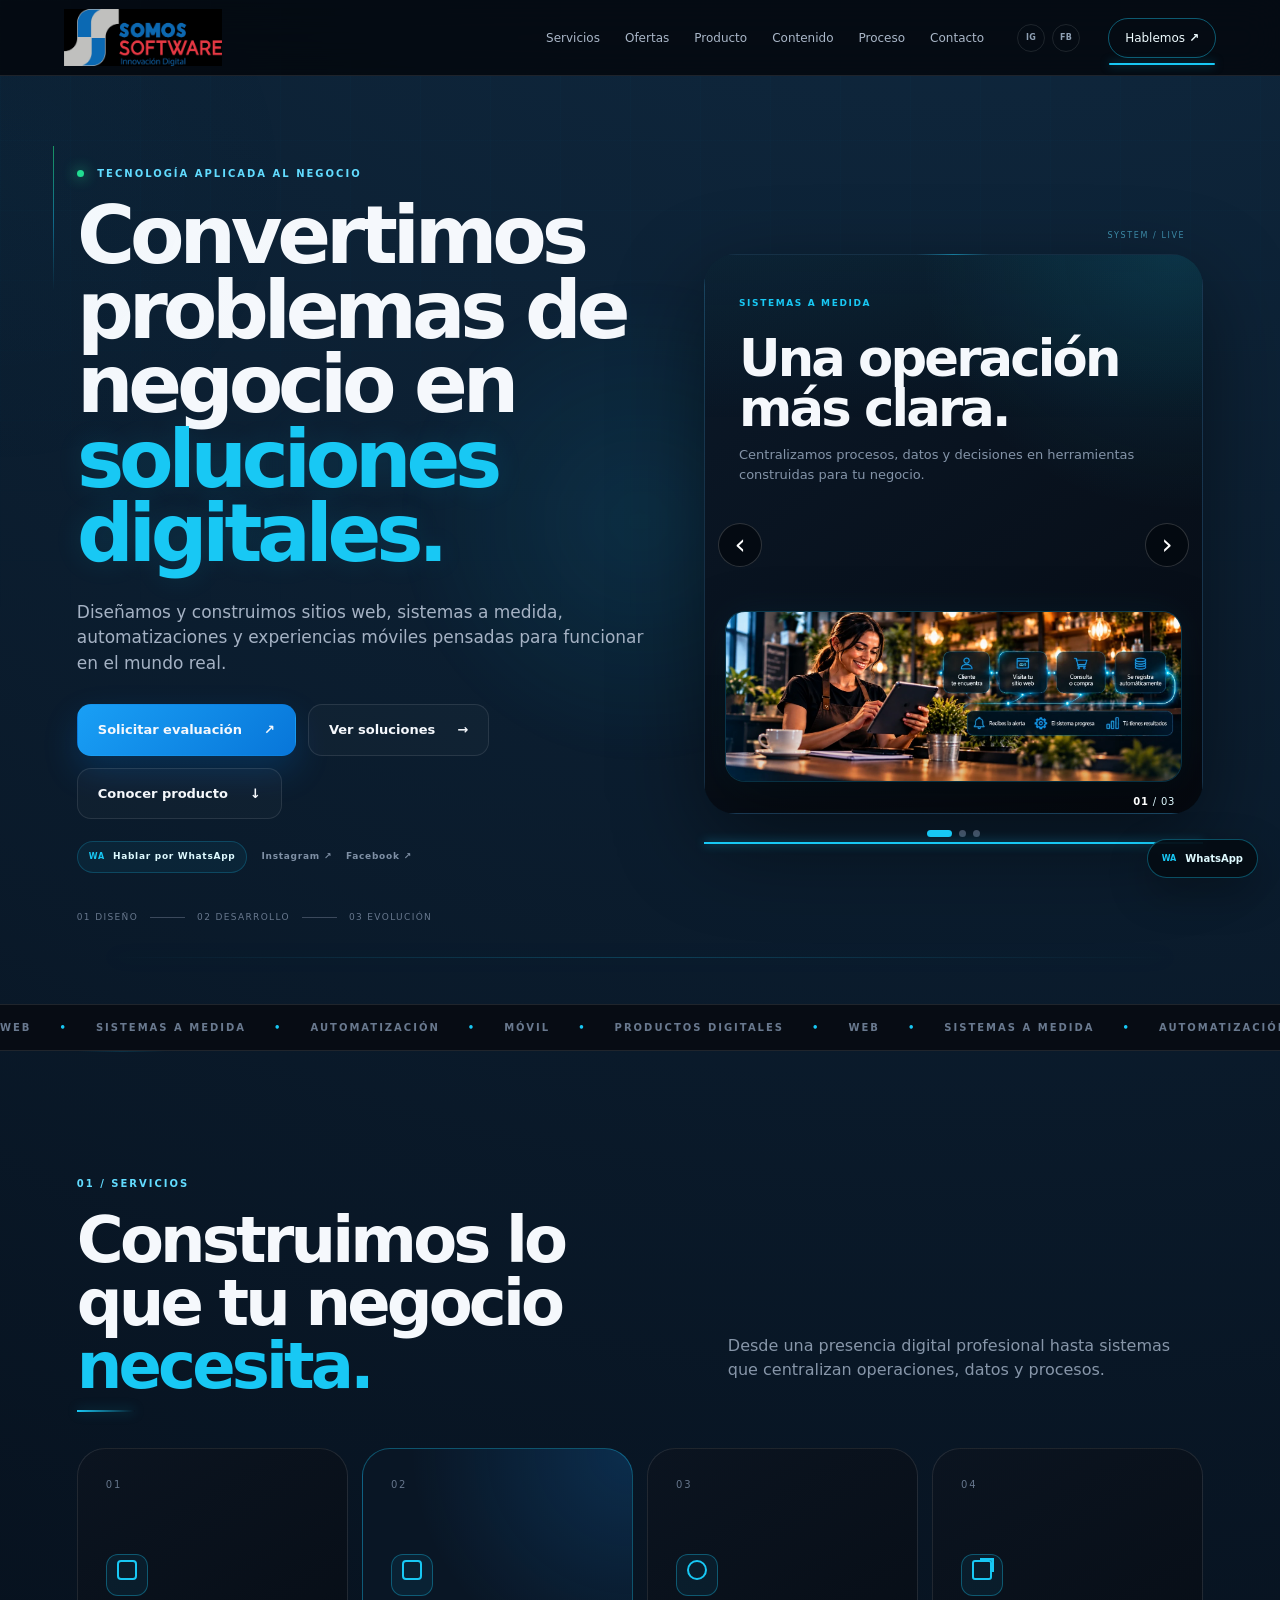
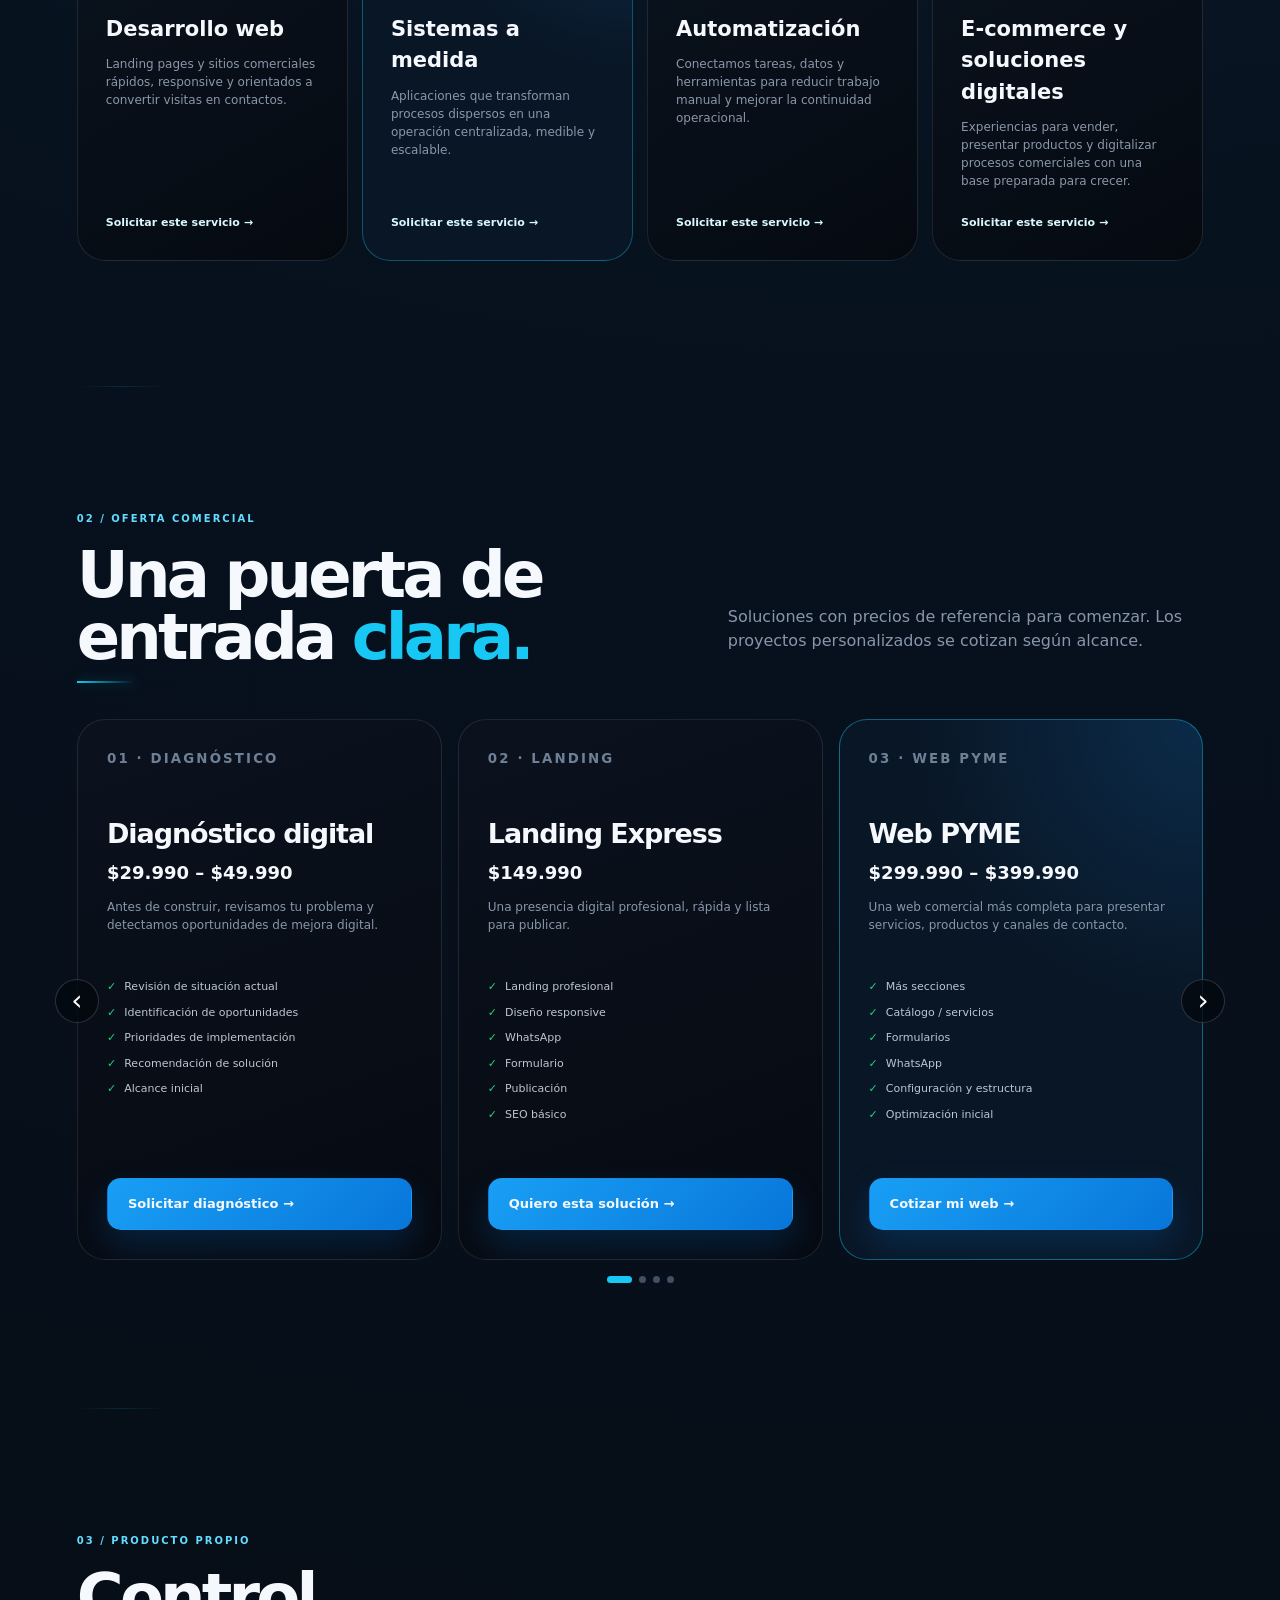
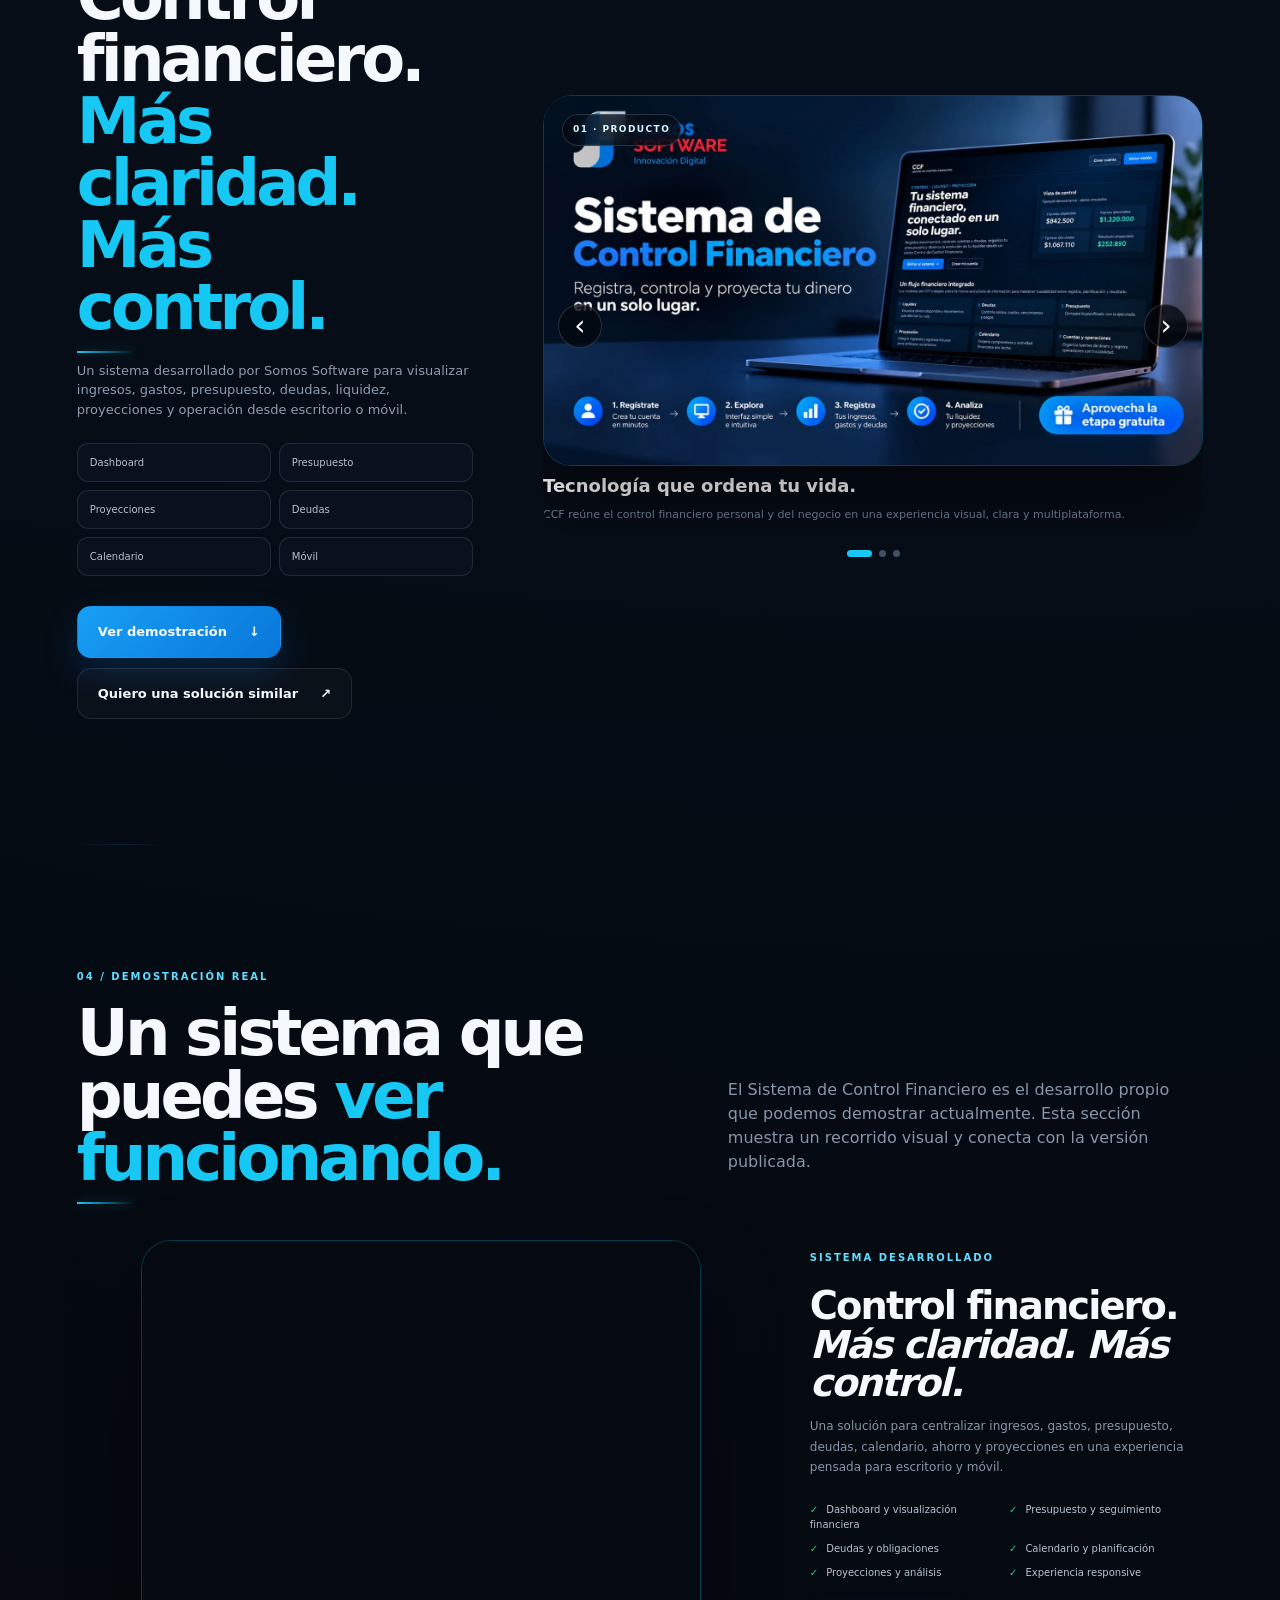
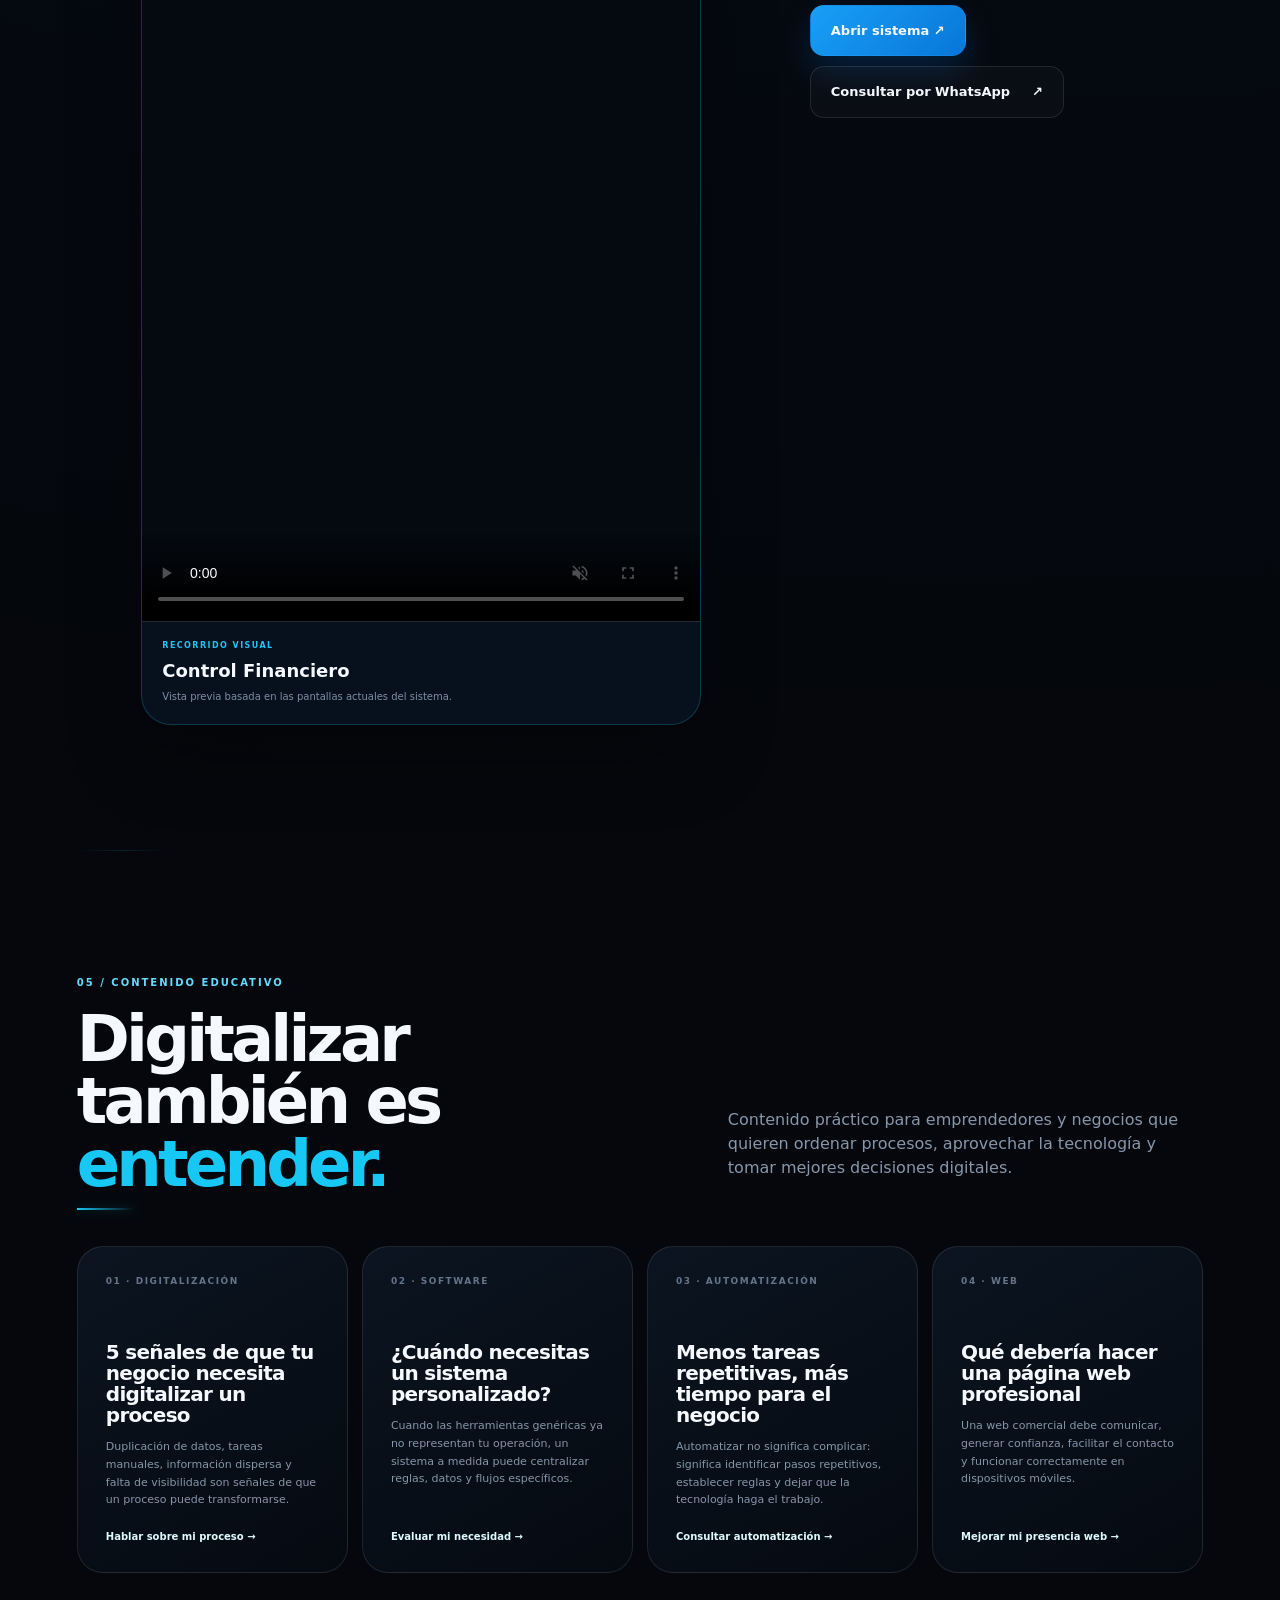
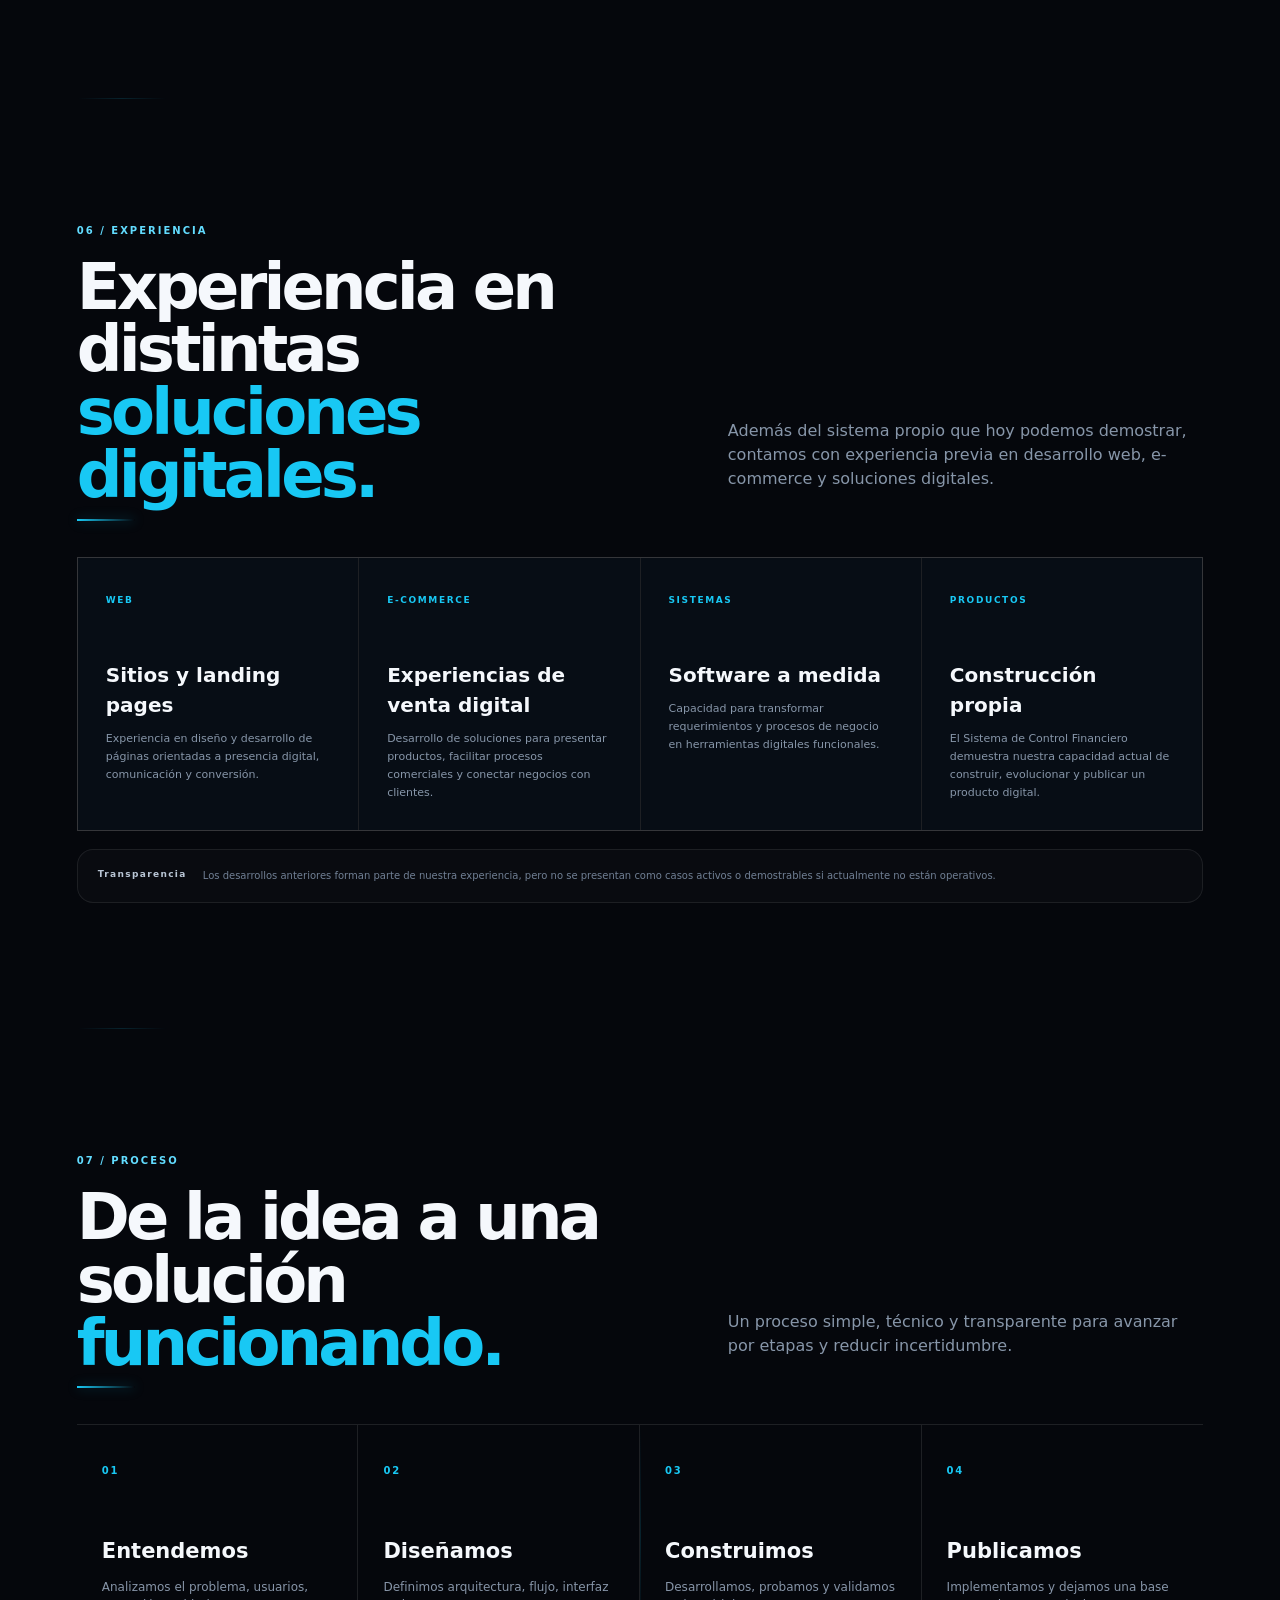
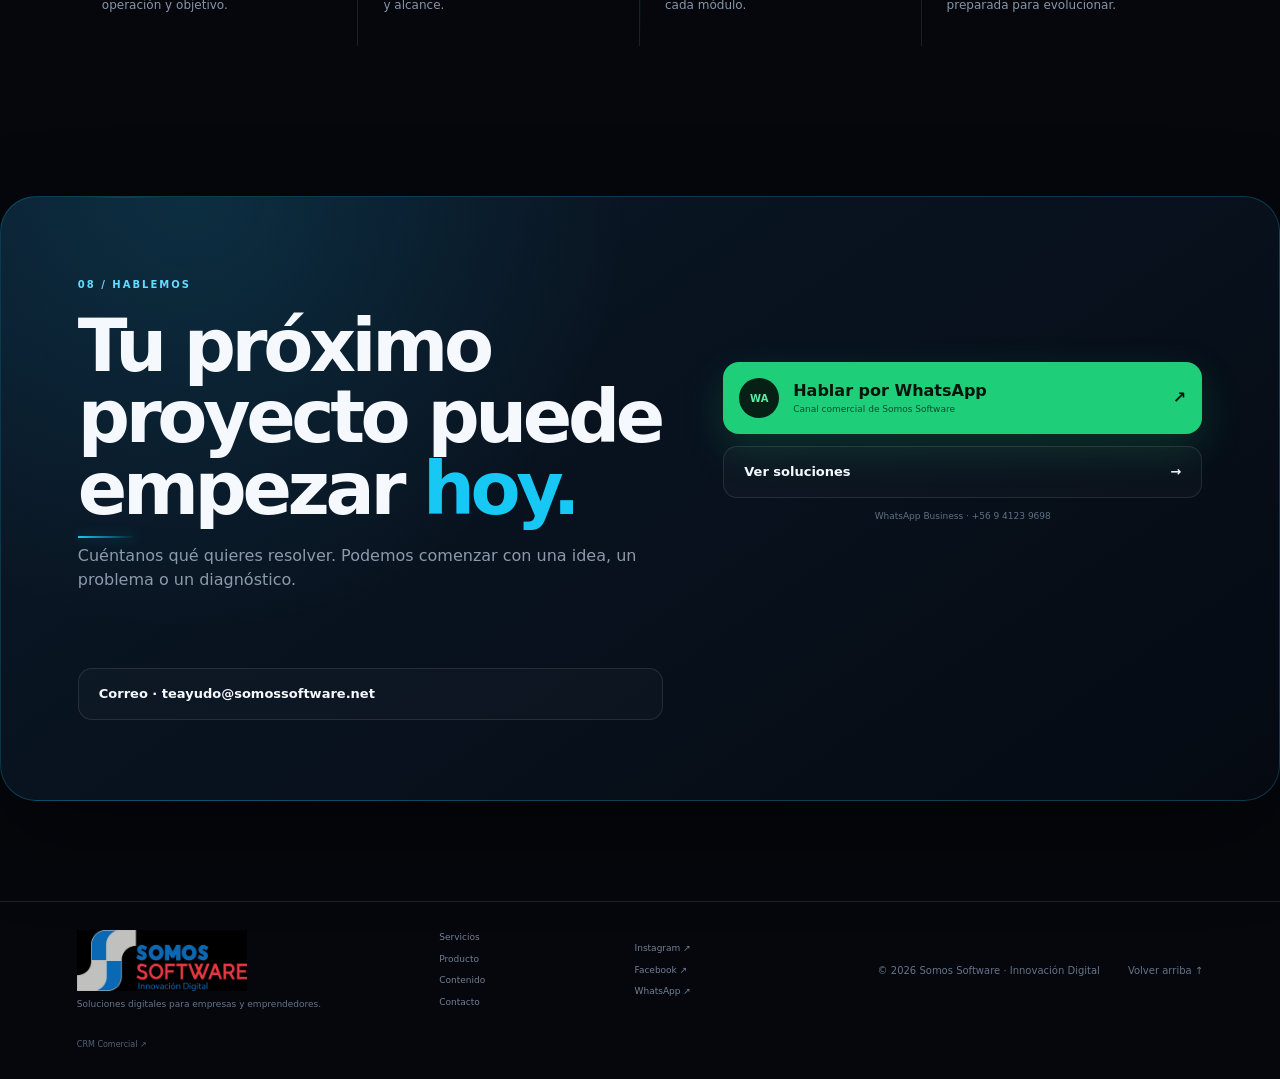
==== commit 1d2cf482: "Corporación última tarjeta gestión de proyecto" ====
--- a/index.html
+++ b/index.html
@@ -91,12 +91,108 @@
 <article><span>04</span><div class="icon">□</div><h3>E-commerce y soluciones digitales</h3><p>Experiencias para vender, presentar productos y digitalizar procesos comerciales con una base preparada para crecer.</p><a class="service-cta" data-service="E-commerce y soluciones digitales" data-lead-intent="servicio" href="#leadModal">Solicitar este servicio →</a></article>
 </div></section>
 <section class="section wrap animate" id="ofertas"><div class="intro"><div><div class="eyebrow">02 / OFERTA COMERCIAL</div><h2>Una puerta de entrada <em>clara.</em></h2></div><p>Soluciones con precios de referencia para comenzar. Los proyectos personalizados se cotizan según alcance.</p></div>
-<div class="offer-carousel" data-carousel="offers"><div class="offer-window"><div class="offer-track" id="offerTrack">
-<article class="offer"><small>01 · WEB</small><h3>Landing Express</h3><strong>$149.990</strong><p>Una presencia digital profesional, rápida y lista para publicar.</p><ul><li>Landing profesional</li><li>Diseño responsive</li><li>WhatsApp</li><li>Formulario</li><li>Publicación</li><li>SEO básico</li></ul><a class="btn primary" data-offer="Landing Express" data-lead-intent="oferta" href="#leadModal">Quiero esta solución →</a></article>
-<article class="offer featured"><small>02 · WEB PYME</small><h3>Web PYME</h3><strong>$299.990 – $399.990</strong><p>Una web comercial más completa para presentar servicios, productos y canales de contacto.</p><ul><li>Más secciones</li><li>Catálogo / servicios</li><li>Formularios</li><li>WhatsApp</li><li>Configuración y estructura</li><li>Optimización inicial</li></ul><a class="btn primary" data-offer="Web PYME" data-lead-intent="oferta" href="#leadModal">Cotizar mi web →</a></article>
-<article class="offer"><small>03 · SOFTWARE</small><h3>Sistema personalizado</h3><strong>Desde $499.990</strong><p>Software diseñado alrededor de tu operación, procesos, datos y objetivos.</p><ul><li>Levantamiento de requerimientos</li><li>Diseño de flujo y experiencia</li><li>Desarrollo a medida</li><li>Base de datos / lógica</li><li>Responsive / móvil</li><li>Alcance definido por proyecto</li></ul><a class="btn primary" data-offer="Sistema personalizado" data-lead-intent="oferta" href="#leadModal">Cotizar sistema →</a></article>
-<article class="offer"><small>04 · DIAGNÓSTICO</small><h3>Diagnóstico digital</h3><strong>$29.990 – $49.990</strong><p>Antes de construir, revisamos tu problema y detectamos oportunidades de mejora digital.</p><ul><li>Revisión de situación actual</li><li>Identificación de oportunidades</li><li>Prioridades de implementación</li><li>Recomendación de solución</li><li>Alcance inicial</li></ul><a class="btn primary" data-offer="Diagnóstico digital" data-lead-intent="oferta" href="#leadModal">Solicitar diagnóstico →</a></article>
-</div></div><button aria-label="Oferta anterior" class="arrow prev" data-prev="offers">‹</button><button aria-label="Siguiente oferta" class="arrow next" data-next="offers">›</button><div class="dots" id="offerDots"></div></div></section>
+<div class="offer-carousel" data-carousel="offers">
+<div class="offer-window">
+<div class="offer-track" id="offerTrack">
+
+<article class="offer" data-offer-order="1">
+<small>01 · DIAGNÓSTICO</small>
+<h3>Diagnóstico digital</h3>
+<strong>$29.990 – $49.990</strong>
+<p>Antes de construir, revisamos tu problema y detectamos oportunidades de mejora digital.</p>
+<ul>
+<li>Revisión de situación actual</li>
+<li>Identificación de oportunidades</li>
+<li>Prioridades de implementación</li>
+<li>Recomendación de solución</li>
+<li>Alcance inicial</li>
+</ul>
+<a class="btn primary" data-offer="Diagnóstico digital" data-lead-intent="oferta" href="#leadModal">Solicitar diagnóstico →</a>
+</article>
+
+<article class="offer" data-offer-order="2">
+<small>02 · LANDING</small>
+<h3>Landing Express</h3>
+<strong>$149.990</strong>
+<p>Una presencia digital profesional, rápida y lista para publicar.</p>
+<ul>
+<li>Landing profesional</li>
+<li>Diseño responsive</li>
+<li>WhatsApp</li>
+<li>Formulario</li>
+<li>Publicación</li>
+<li>SEO básico</li>
+</ul>
+<a class="btn primary" data-offer="Landing Express" data-lead-intent="oferta" href="#leadModal">Quiero esta solución →</a>
+</article>
+
+<article class="offer featured" data-offer-order="3">
+<small>03 · WEB PYME</small>
+<h3>Web PYME</h3>
+<strong>$299.990 – $399.990</strong>
+<p>Una web comercial más completa para presentar servicios, productos y canales de contacto.</p>
+<ul>
+<li>Más secciones</li>
+<li>Catálogo / servicios</li>
+<li>Formularios</li>
+<li>WhatsApp</li>
+<li>Configuración y estructura</li>
+<li>Optimización inicial</li>
+</ul>
+<a class="btn primary" data-offer="Web PYME" data-lead-intent="oferta" href="#leadModal">Cotizar mi web →</a>
+</article>
+
+<article class="offer" data-offer-order="4">
+<small>04 · GESTIÓN</small>
+<h3>Gestión de proyectos TI</h3>
+<strong>Valor según proyecto</strong>
+<p>Planificamos, coordinamos y damos seguimiento técnico al proyecto para mantener alcance, hitos y avances bajo control.</p>
+<ul>
+<li>Planificación y alcance</li>
+<li>Gestión de hitos</li>
+<li>Coordinación técnica</li>
+<li>Control de avances</li>
+<li>Documentación y cierre</li>
+</ul>
+<a class="btn primary" data-offer="Gestión de proyectos TI" data-lead-intent="oferta" href="#leadModal">Solicitar →</a>
+</article>
+
+<article class="offer" data-offer-order="5">
+<small>05 · SOFTWARE</small>
+<h3>Sistema personalizado</h3>
+<strong>Desde $499.990</strong>
+<p>Software diseñado alrededor de tu operación, procesos, datos y objetivos.</p>
+<ul>
+<li>Desarrollo a medida</li>
+<li>Integración con procesos</li>
+<li>Base de datos</li>
+<li>Escalable y seguro</li>
+<li>Soporte y capacitación</li>
+</ul>
+<a class="btn primary" data-offer="Sistema personalizado" data-lead-intent="oferta" href="#leadModal">Cotizar sistema →</a>
+</article>
+
+<article class="offer" data-offer-order="6">
+<small>06 · E-COMMERCE</small>
+<h3>Tienda online</h3>
+<strong>Desde $799.990</strong>
+<p>Una solución de comercio electrónico preparada para presentar productos, vender y crecer.</p>
+<ul>
+<li>WordPress + WooCommerce</li>
+<li>Catálogo y productos</li>
+<li>Carrito y pagos online</li>
+<li>Diseño adaptable a móviles</li>
+<li>Configuración y publicación</li>
+</ul>
+<a class="btn primary" data-offer="Tienda online" data-lead-intent="oferta" href="#leadModal">Solicitar →</a>
+</article>
+
+</div>
+</div>
+<button aria-label="Oferta anterior" class="arrow prev" data-prev="offers">‹</button>
+<button aria-label="Siguiente oferta" class="arrow next" data-next="offers">›</button>
+<div class="dots" id="offerDots"></div>
+</div></section>
 <section class="product wrap animate" id="producto"><div class="product-copy"><div class="eyebrow">03 / PRODUCTO PROPIO</div><h2>Control financiero.<br/><em>Más claridad. Más control.</em></h2><p>Un sistema desarrollado por Somos Software para visualizar ingresos, gastos, presupuesto, deudas, liquidez, proyecciones y operación desde escritorio o móvil.</p><div class="tags"><span>Dashboard</span><span>Presupuesto</span><span>Proyecciones</span><span>Deudas</span><span>Calendario</span><span>Móvil</span></div><div class="product-actions"><a class="btn primary" href="#demostracion">Ver demostración <span>↓</span></a><a class="btn ghost" data-lead-intent="producto" href="#leadModal">Quiero una solución similar <span>↗</span></a></div></div>
 <div aria-label="Presentación visual del Sistema de Control Financiero" class="product-carousel" data-carousel="product">
 <div class="product-window">
--- a/styles.css
+++ b/styles.css
@@ -327,4 +327,25 @@
   .education-card:hover,.floating-whatsapp:hover,.mini-wa:hover{transform:none}
 }
 
-.lead-modal{position:fixed;inset:0;z-index:100;display:grid;place-items:center;padding:18px;opacity:0;visibility:hidden;pointer-events:none;transition:.25s}.lead-modal.is-open{opacity:1;visibility:visible;pointer-events:auto}.lead-modal-backdrop{position:absolute;inset:0;background:rgba(1,5,10,.78);backdrop-filter:blur(14px)}.lead-modal-panel{position:relative;width:min(740px,100%);max-height:92vh;overflow:auto;padding:30px;border:1px solid rgba(24,200,244,.25);border-radius:28px;background:linear-gradient(145deg,#0a1420,#050a11);box-shadow:0 40px 120px #000;transform:translateY(15px);transition:.3s}.lead-modal.is-open .lead-modal-panel{transform:none}.lead-modal-close{position:absolute;right:16px;top:12px;background:none;border:0;color:#8c9aac;font-size:26px}.lead-modal-panel h2{font-size:clamp(32px,5vw,52px);line-height:.98;letter-spacing:-.06em;margin:15px 40px 10px 0}.lead-modal-intro{color:#8796a9;font-size:12px;line-height:1.6}.lead-grid,.lead-agenda{display:grid;grid-template-columns:1fr 1fr;gap:10px}.lead-modal-panel label{display:grid;gap:6px;color:#8d9caf;font-size:9px;font-weight:900;margin-top:10px}.lead-modal-panel input,.lead-modal-panel select,.lead-modal-panel textarea{box-sizing:border-box;width:100%;border:1px solid rgba(255,255,255,.09);border-radius:10px;background:#07111d;color:#e8f1f8;padding:11px;font:inherit;font-size:10px}.lead-modal-panel>form>label{margin-top:10px}.lead-consent{display:flex!important;align-items:flex-start;gap:8px;font-weight:500!important;letter-spacing:0}.lead-consent input{width:15px!important;flex:0 0 auto}.lead-submit{width:100%;margin-top:14px;justify-content:center}.lead-note{display:block;color:#64758b;font-size:8px;margin-top:9px}@media(max-width:780px){.lead-grid,.lead-agenda{grid-template-columns:1fr}.lead-modal-panel{padding:22px 17px}.lead-modal-panel h2{font-size:34px}}+.lead-modal{position:fixed;inset:0;z-index:100;display:grid;place-items:center;padding:18px;opacity:0;visibility:hidden;pointer-events:none;transition:.25s}.lead-modal.is-open{opacity:1;visibility:visible;pointer-events:auto}.lead-modal-backdrop{position:absolute;inset:0;background:rgba(1,5,10,.78);backdrop-filter:blur(14px)}.lead-modal-panel{position:relative;width:min(740px,100%);max-height:92vh;overflow:auto;padding:30px;border:1px solid rgba(24,200,244,.25);border-radius:28px;background:linear-gradient(145deg,#0a1420,#050a11);box-shadow:0 40px 120px #000;transform:translateY(15px);transition:.3s}.lead-modal.is-open .lead-modal-panel{transform:none}.lead-modal-close{position:absolute;right:16px;top:12px;background:none;border:0;color:#8c9aac;font-size:26px}.lead-modal-panel h2{font-size:clamp(32px,5vw,52px);line-height:.98;letter-spacing:-.06em;margin:15px 40px 10px 0}.lead-modal-intro{color:#8796a9;font-size:12px;line-height:1.6}.lead-grid,.lead-agenda{display:grid;grid-template-columns:1fr 1fr;gap:10px}.lead-modal-panel label{display:grid;gap:6px;color:#8d9caf;font-size:9px;font-weight:900;margin-top:10px}.lead-modal-panel input,.lead-modal-panel select,.lead-modal-panel textarea{box-sizing:border-box;width:100%;border:1px solid rgba(255,255,255,.09);border-radius:10px;background:#07111d;color:#e8f1f8;padding:11px;font:inherit;font-size:10px}.lead-modal-panel>form>label{margin-top:10px}.lead-consent{display:flex!important;align-items:flex-start;gap:8px;font-weight:500!important;letter-spacing:0}.lead-consent input{width:15px!important;flex:0 0 auto}.lead-submit{width:100%;margin-top:14px;justify-content:center}.lead-note{display:block;color:#64758b;font-size:8px;margin-top:9px}@media(max-width:780px){.lead-grid,.lead-agenda{grid-template-columns:1fr}.lead-modal-panel{padding:22px 17px}.lead-modal-panel h2{font-size:34px}}
+
+/* SOMOS SOFTWARE — OFERTA COMERCIAL / 6 TARJETAS
+   B9.1 — Mantiene el carrusel horizontal automático y muestra 2 tarjetas
+   en el ancho móvil premium utilizado por la versión aprobada.
+*/
+.offer-carousel .offer-track{
+  will-change:transform;
+}
+.offer-carousel .offer{
+  min-width:0;
+}
+@media (min-width:521px) and (max-width:780px){
+  .offer-carousel .offer{
+    flex:0 0 calc((100% - 16px)/2);
+  }
+}
+@media (max-width:520px){
+  .offer-carousel .offer{
+    flex:0 0 100%;
+  }
+}
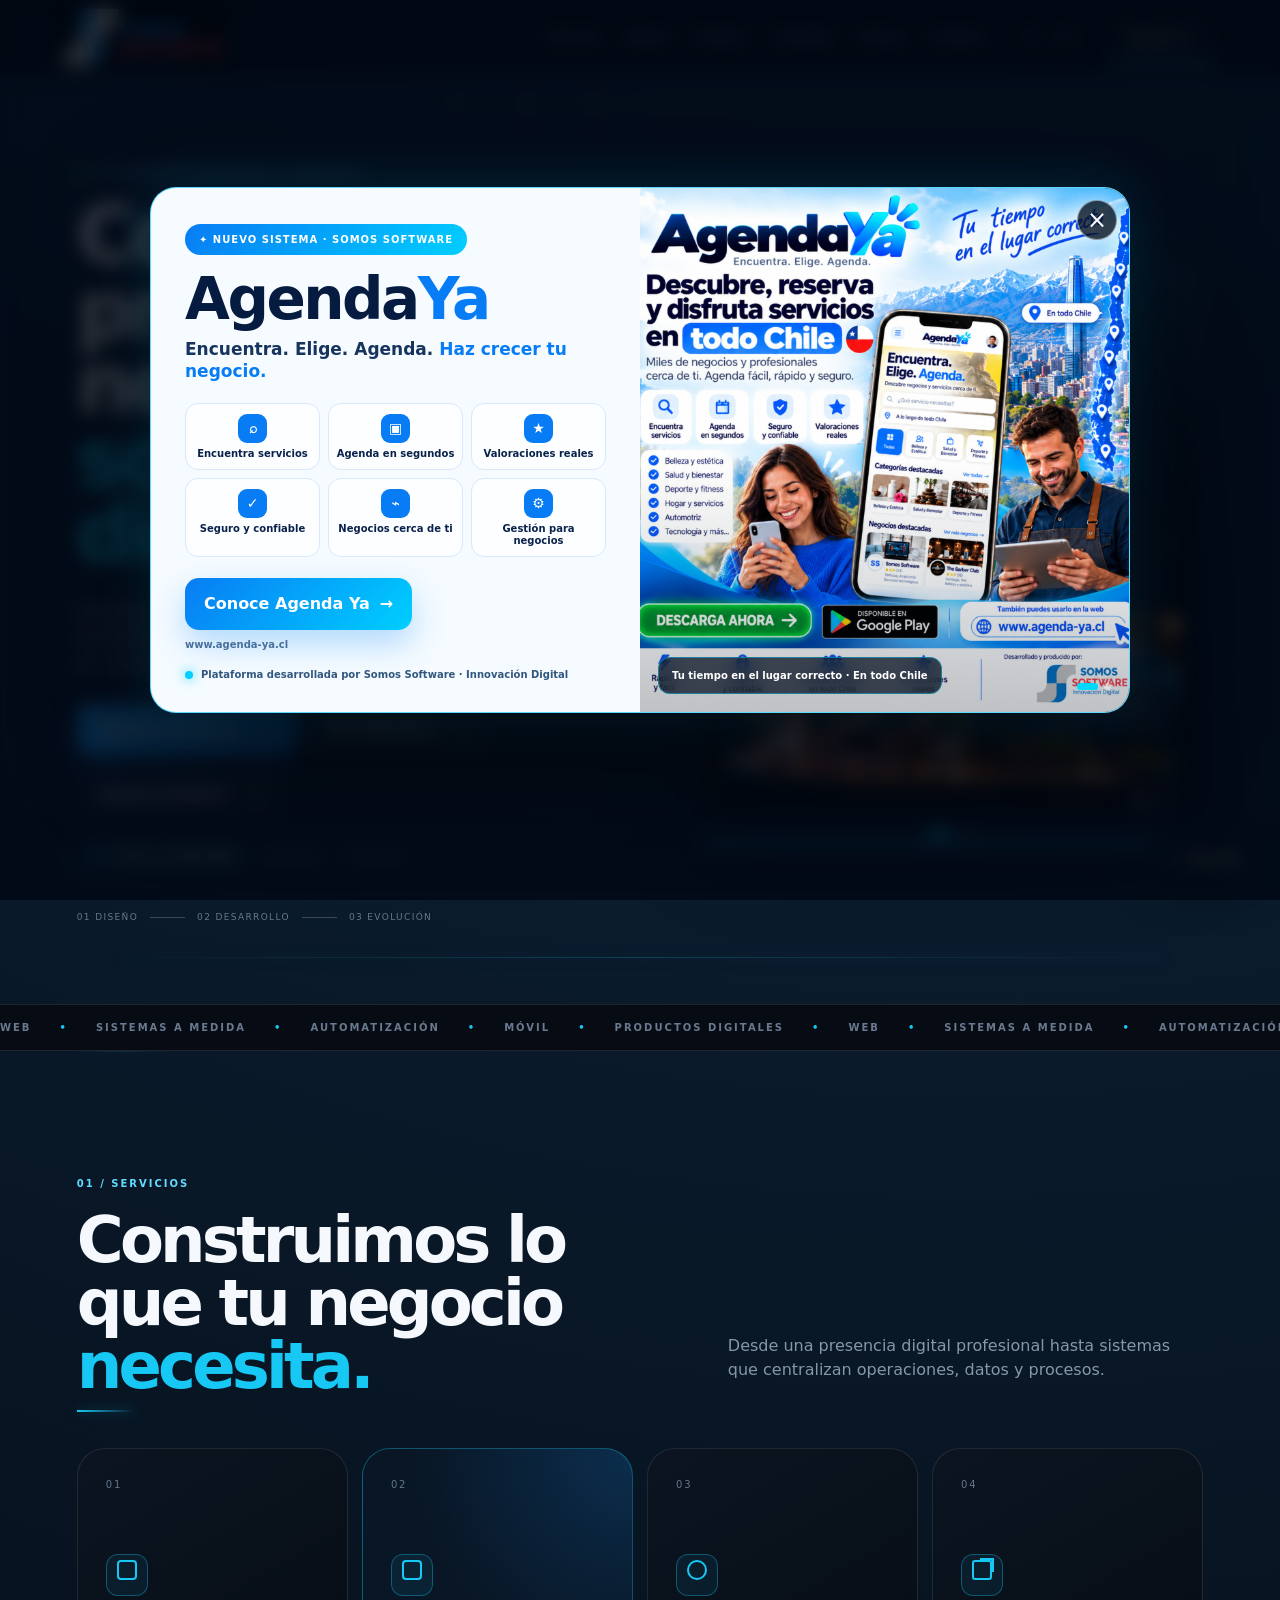
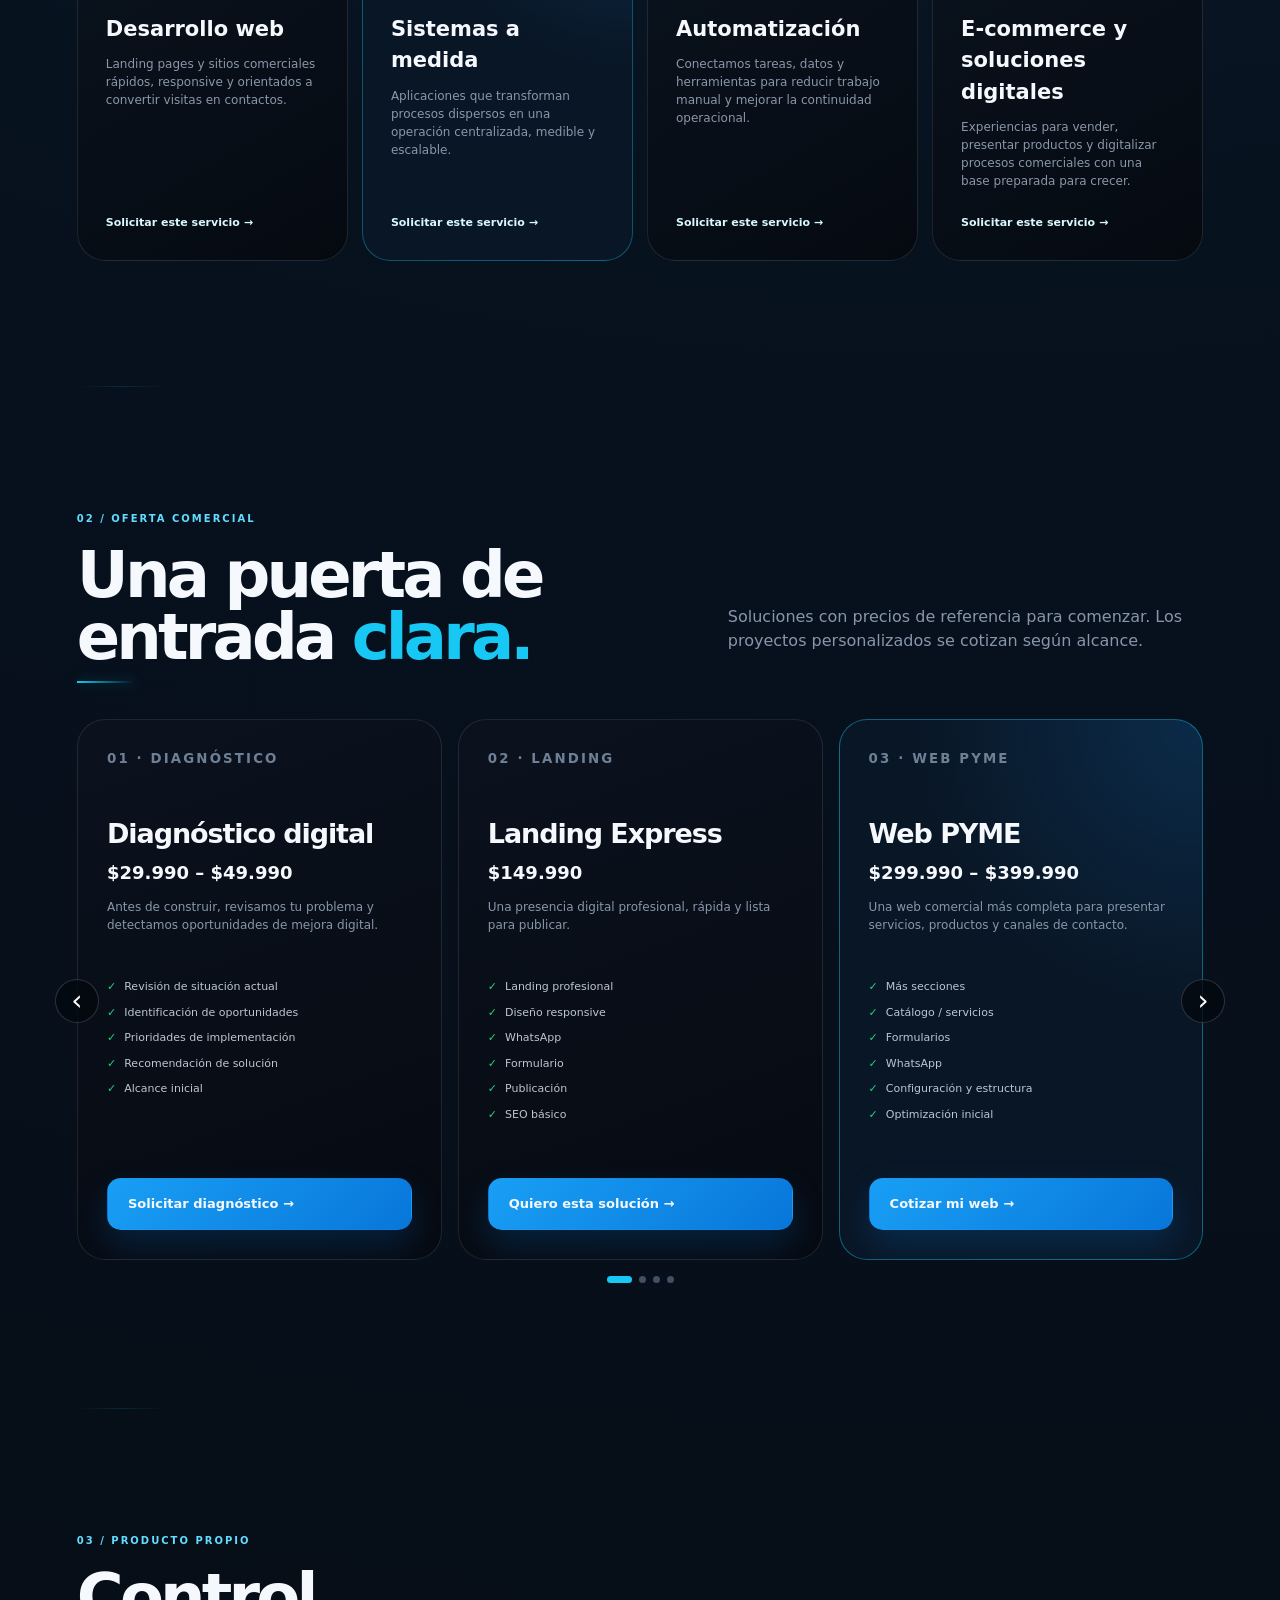
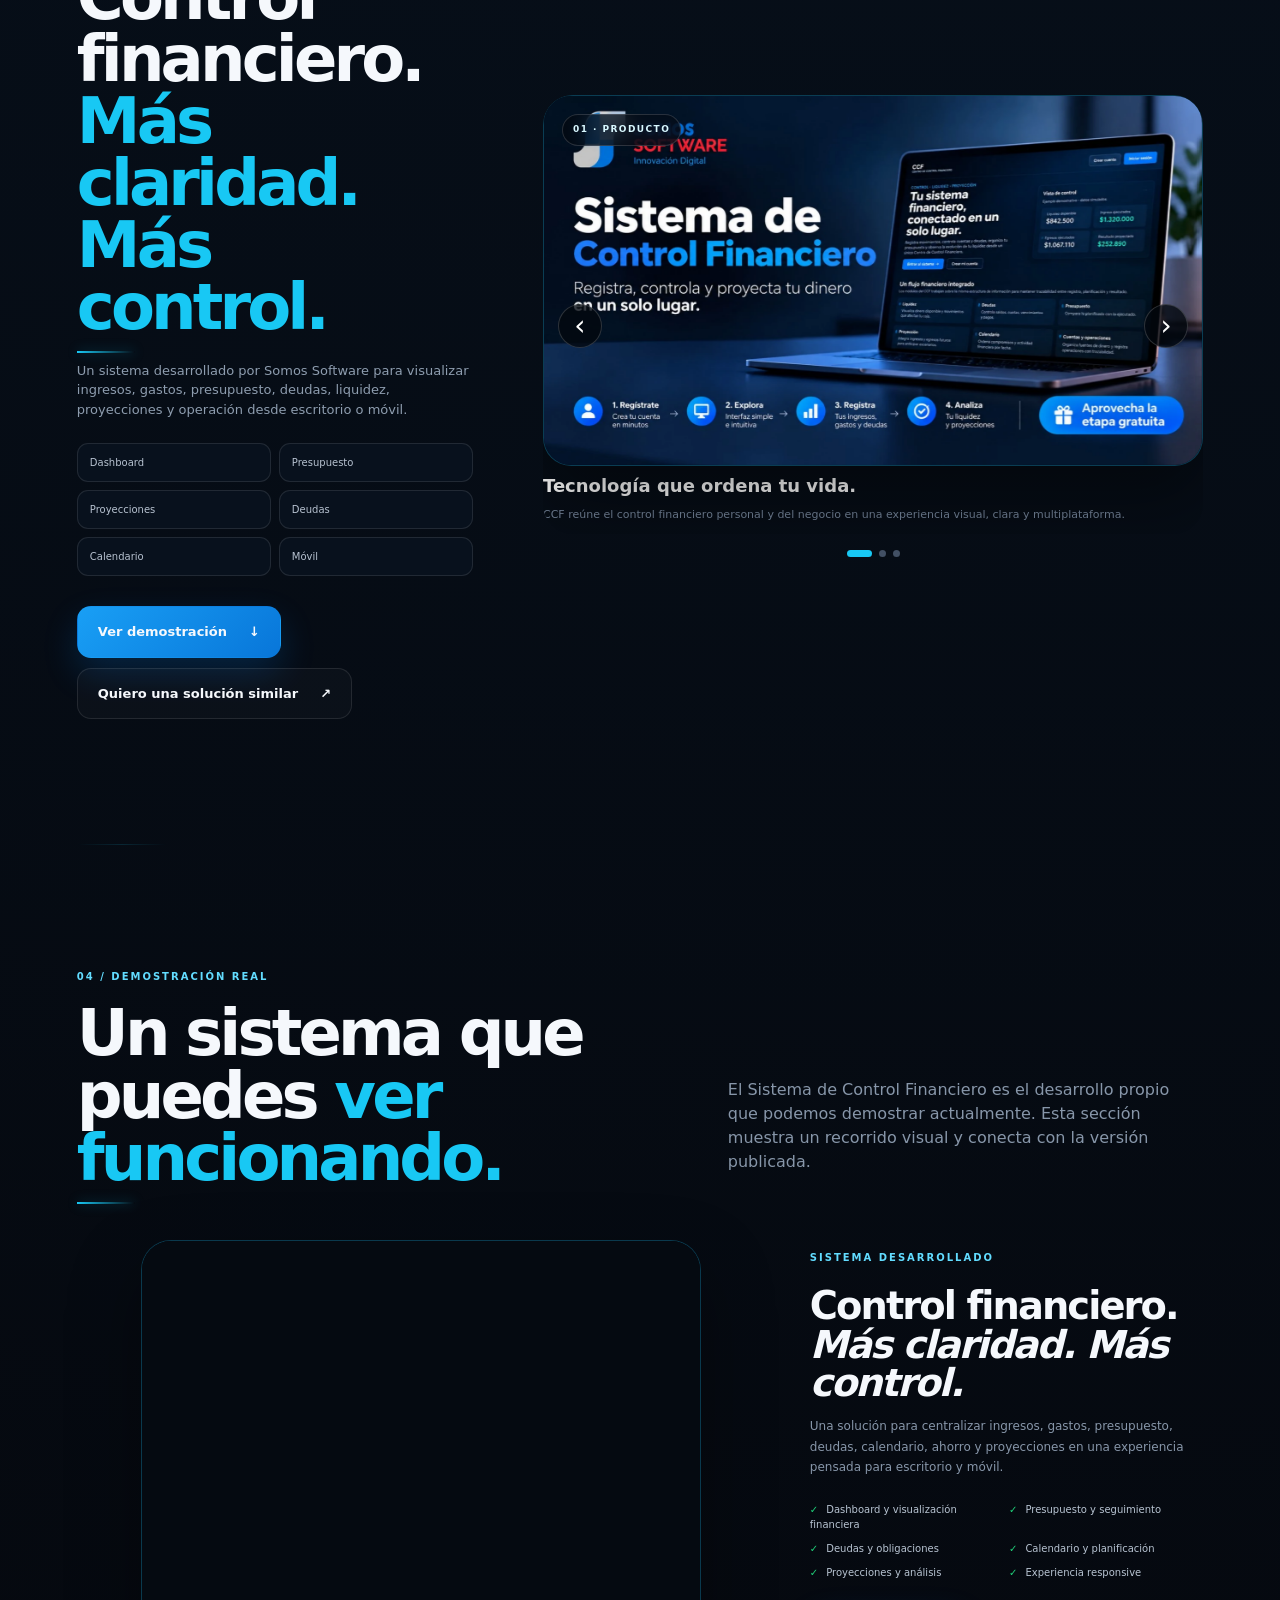
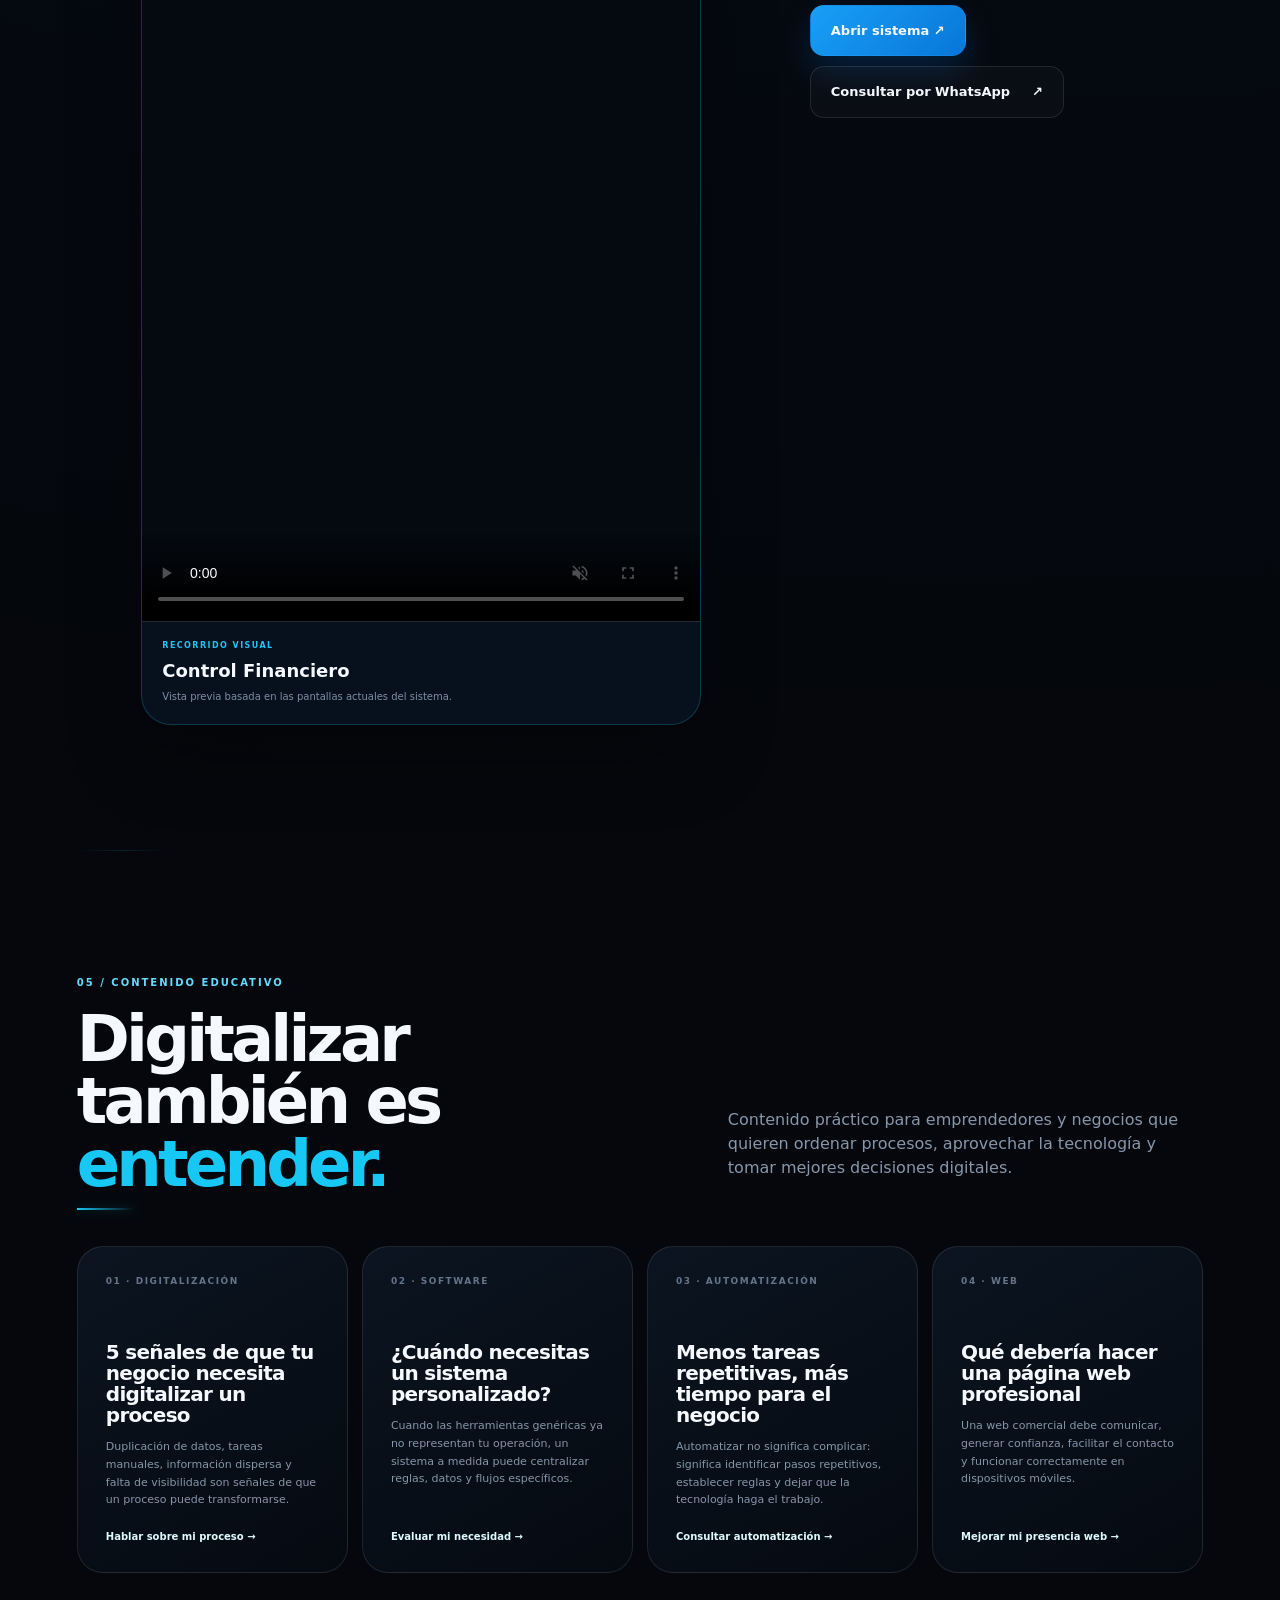
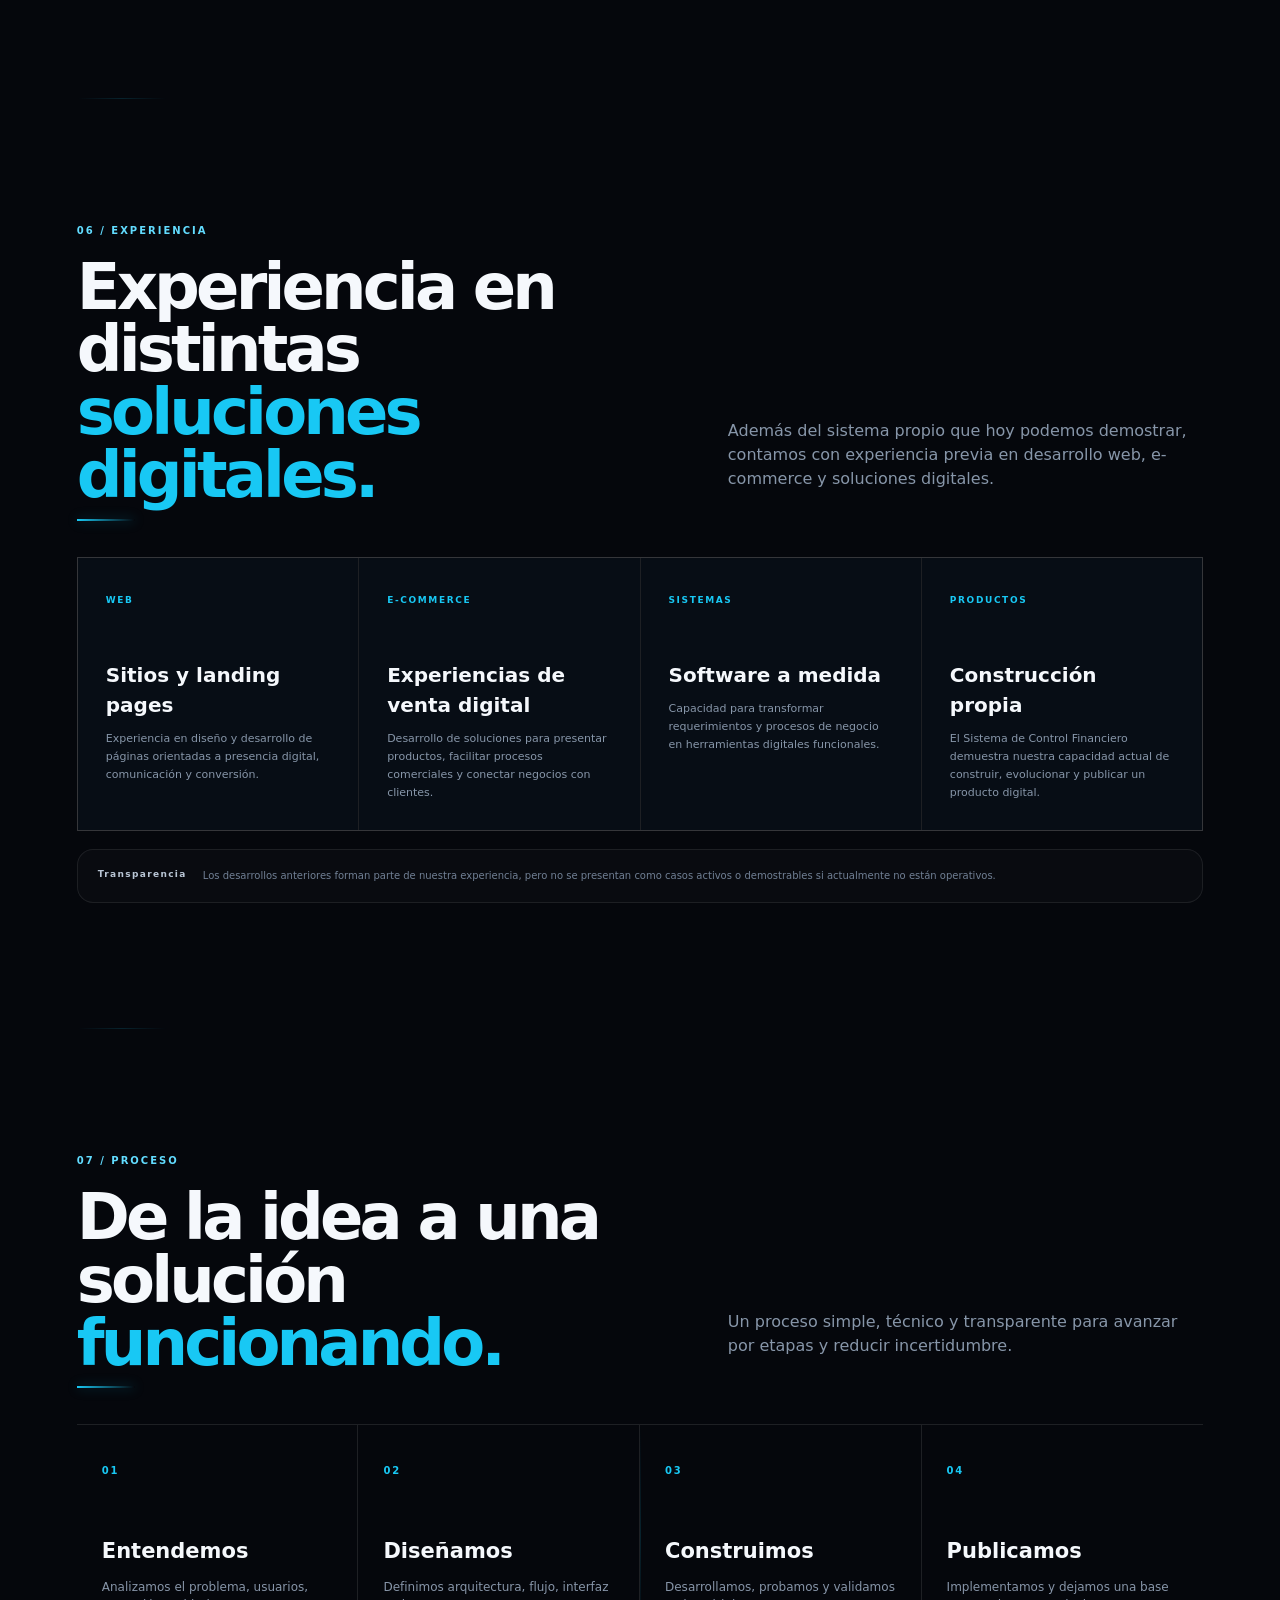
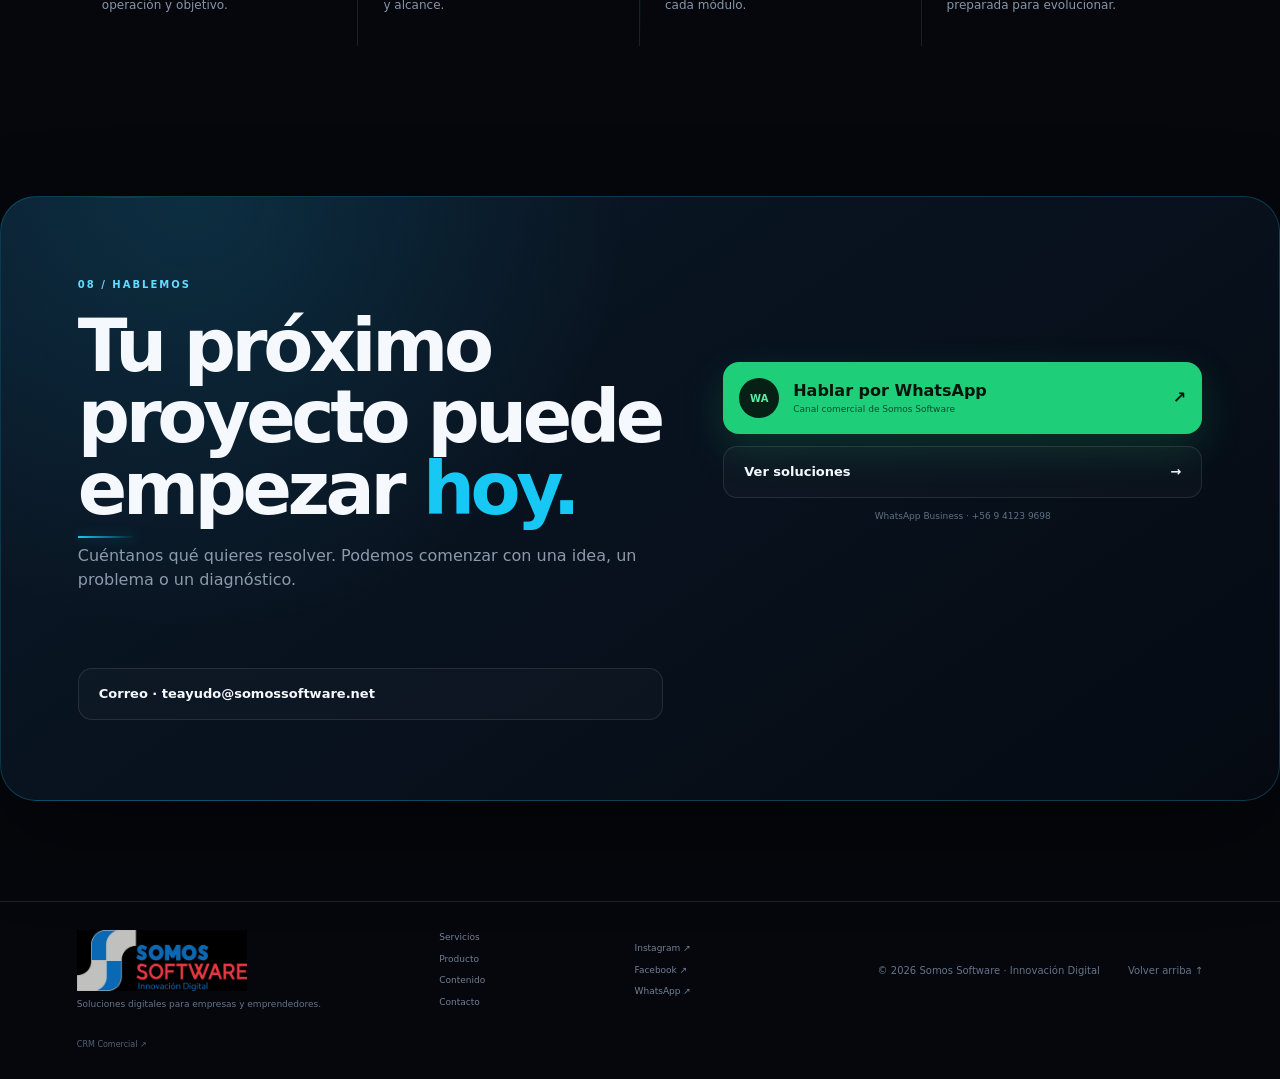
==== commit 723e2b63: "popupagendaya" ====
--- a/index.html
+++ b/index.html
@@ -276,6 +276,6 @@
 <div class="lead-modal" id="leadModal" aria-hidden="true"><div class="lead-modal-backdrop" data-lead-close></div><div class="lead-modal-panel"><button class="lead-modal-close" data-lead-close>×</button><div class="eyebrow">SOMOS SOFTWARE / PRIMER CONTACTO</div><h2>Cuéntanos qué necesitas.</h2><p class="lead-modal-intro">Identificaremos tu necesidad y prepararemos el siguiente paso: diagnóstico, agenda, cotización o conversación directa.</p><form id="leadForm"><input type="hidden" name="source"><input type="hidden" name="medium"><input type="hidden" name="campaign"><input type="hidden" name="landing"><input type="hidden" name="intent"><div class="lead-grid"><label>Nombre<input name="name" required></label><label>Empresa / actividad<input name="business"></label><label>WhatsApp o teléfono<input name="contact" required></label><label>¿Qué necesitas?<select name="need" required><option value="">Selecciona</option><option>Desarrollo web</option><option>Sistema a medida</option><option>Automatización</option><option>E-commerce / solución digital</option><option>Producto propio</option><option>Diagnóstico digital</option><option>Otro</option></select></label><label>Plazo<select name="timeline"><option>Aún no lo sé</option><option>Esta semana</option><option>En 2–4 semanas</option><option>En 1–3 meses</option><option>Más adelante</option></select></label><label>Presupuesto<select name="budget"><option>Prefiero conversarlo</option><option>Hasta $150.000</option><option>$150.000–$300.000</option><option>$300.000–$500.000</option><option>$500.000–$1.000.000</option><option>Más de $1.000.000</option></select></label></div><label>Cuéntanos brevemente el proyecto<textarea name="message" rows="4" required></textarea></label><div class="lead-agenda"><label>Fecha preferida<input type="date" name="preferred_date"></label><label>Hora preferida<input type="time" name="preferred_time"></label></div><label class="lead-consent"><input type="checkbox" required> Acepto que Somos Software utilice estos datos para responder esta solicitud.</label><button class="btn primary lead-submit" type="submit">Continuar por WhatsApp <span>↗</span></button><small class="lead-note">El CRM productivo se conectará en la siguiente capa.</small></form></div></div>
 <a class="floating-whatsapp" id="floatingWhatsapp" href="https://wa.me/56941239698?text=Hola%20Somos%20Software.%20Quiero%20cotizar%20una%20soluci%C3%B3n%20digital." target="_blank" rel="noopener" aria-label="Contactar a Somos Software por WhatsApp"><span>WA</span><b>WhatsApp</b></a>
 <footer><div class="footer-brand"><img alt="Somos Software" src="assets/logo-somos-software.png"/><span>Soluciones digitales para empresas y emprendedores.</span></div><div class="footer-links"><a href="#servicios">Servicios</a><a href="#producto">Producto</a><a href="#contenido">Contenido</a><a href="#contacto">Contacto</a></div><div class="footer-social"><a href="https://www.instagram.com/somos.software/" target="_blank" rel="noopener">Instagram ↗</a><a href="https://www.facebook.com/share/1E1KdWDYBE/" target="_blank" rel="noopener">Facebook ↗</a><a href="https://wa.me/56941239698" target="_blank" rel="noopener">WhatsApp ↗</a></div><span>© <span id="year"></span> Somos Software · Innovación Digital</span><a href="#inicio">Volver arriba ↑</a><a href="crm.html" style="color:#536276;font-size:8px;text-decoration:none">CRM Comercial ↗</a></footer>
-<script src="app.js"></script><script src="supabase-config.js"></script><script src="commercial.js"></script>
+<script src="app.js"></script><script src="supabase-config.js"></script><script src="commercial.js"></script><script src="agenda-ya-popup.js"></script>
 </body>
 </html>
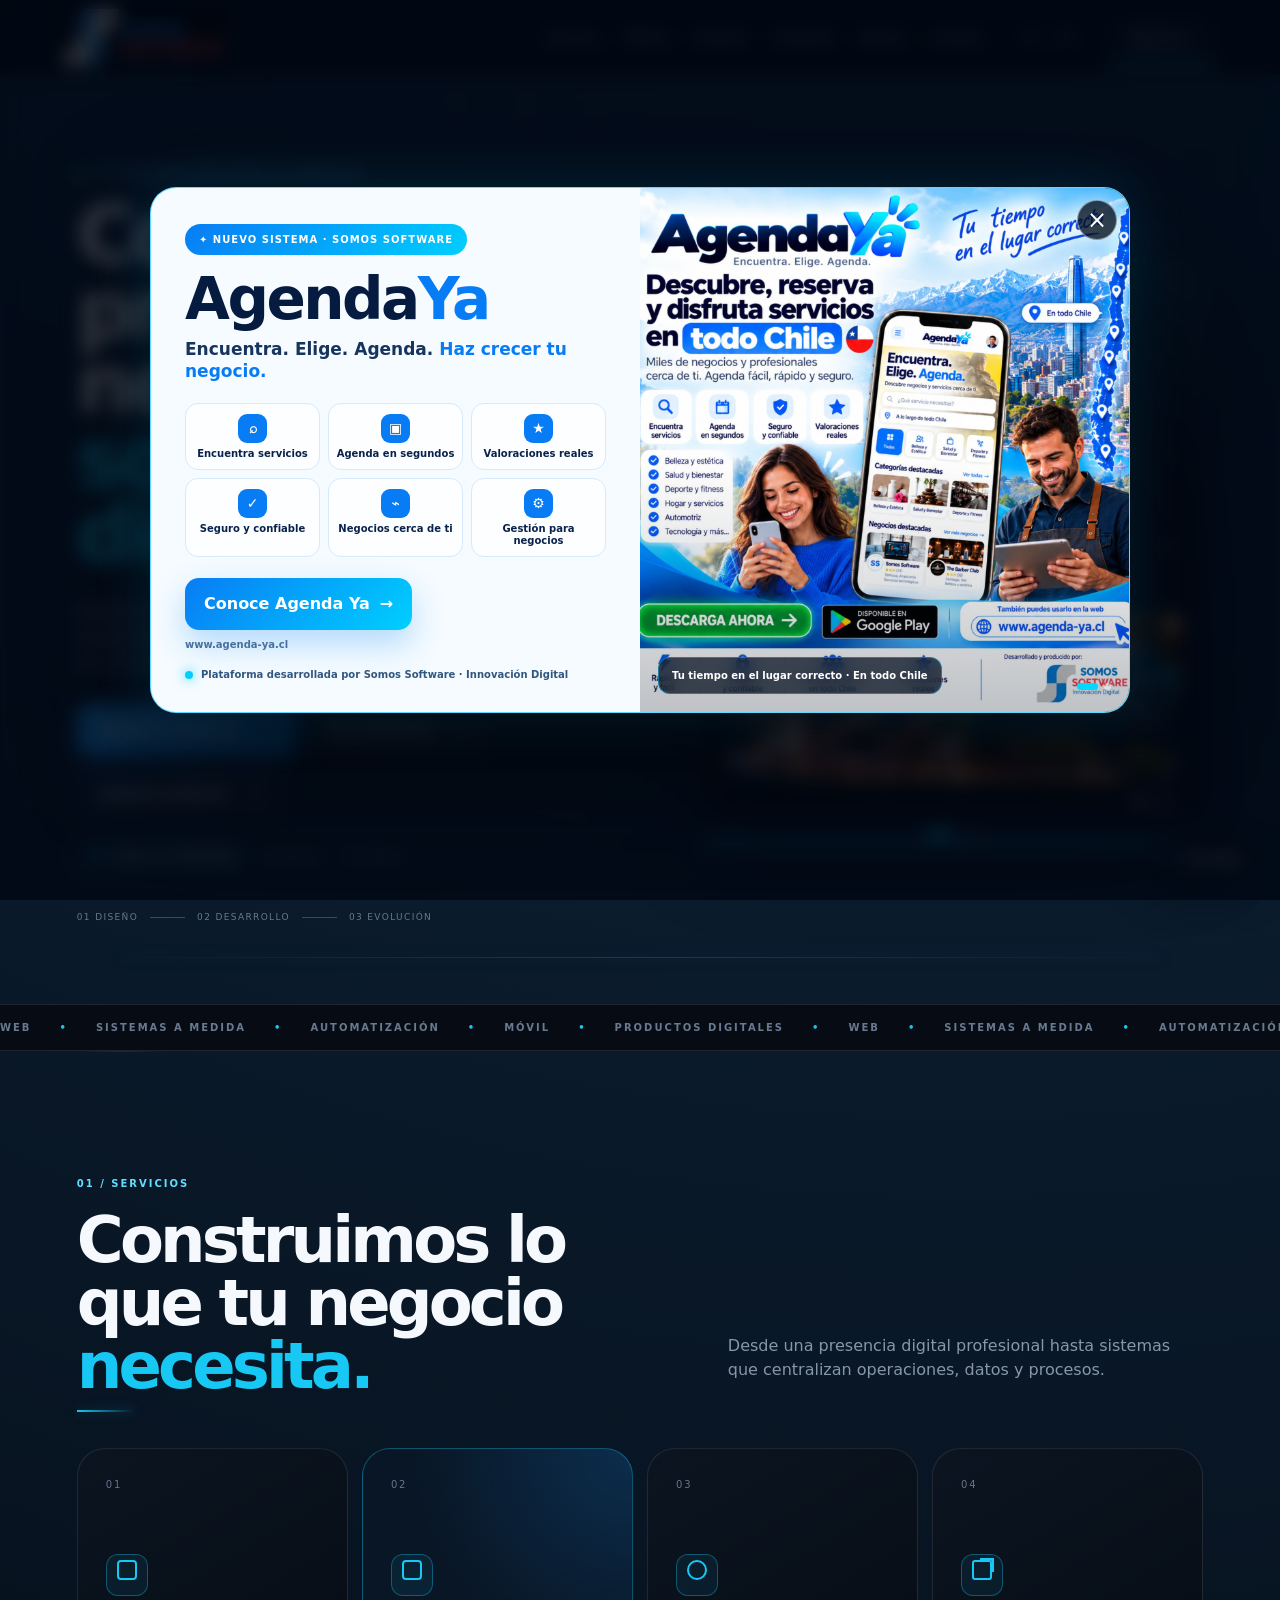
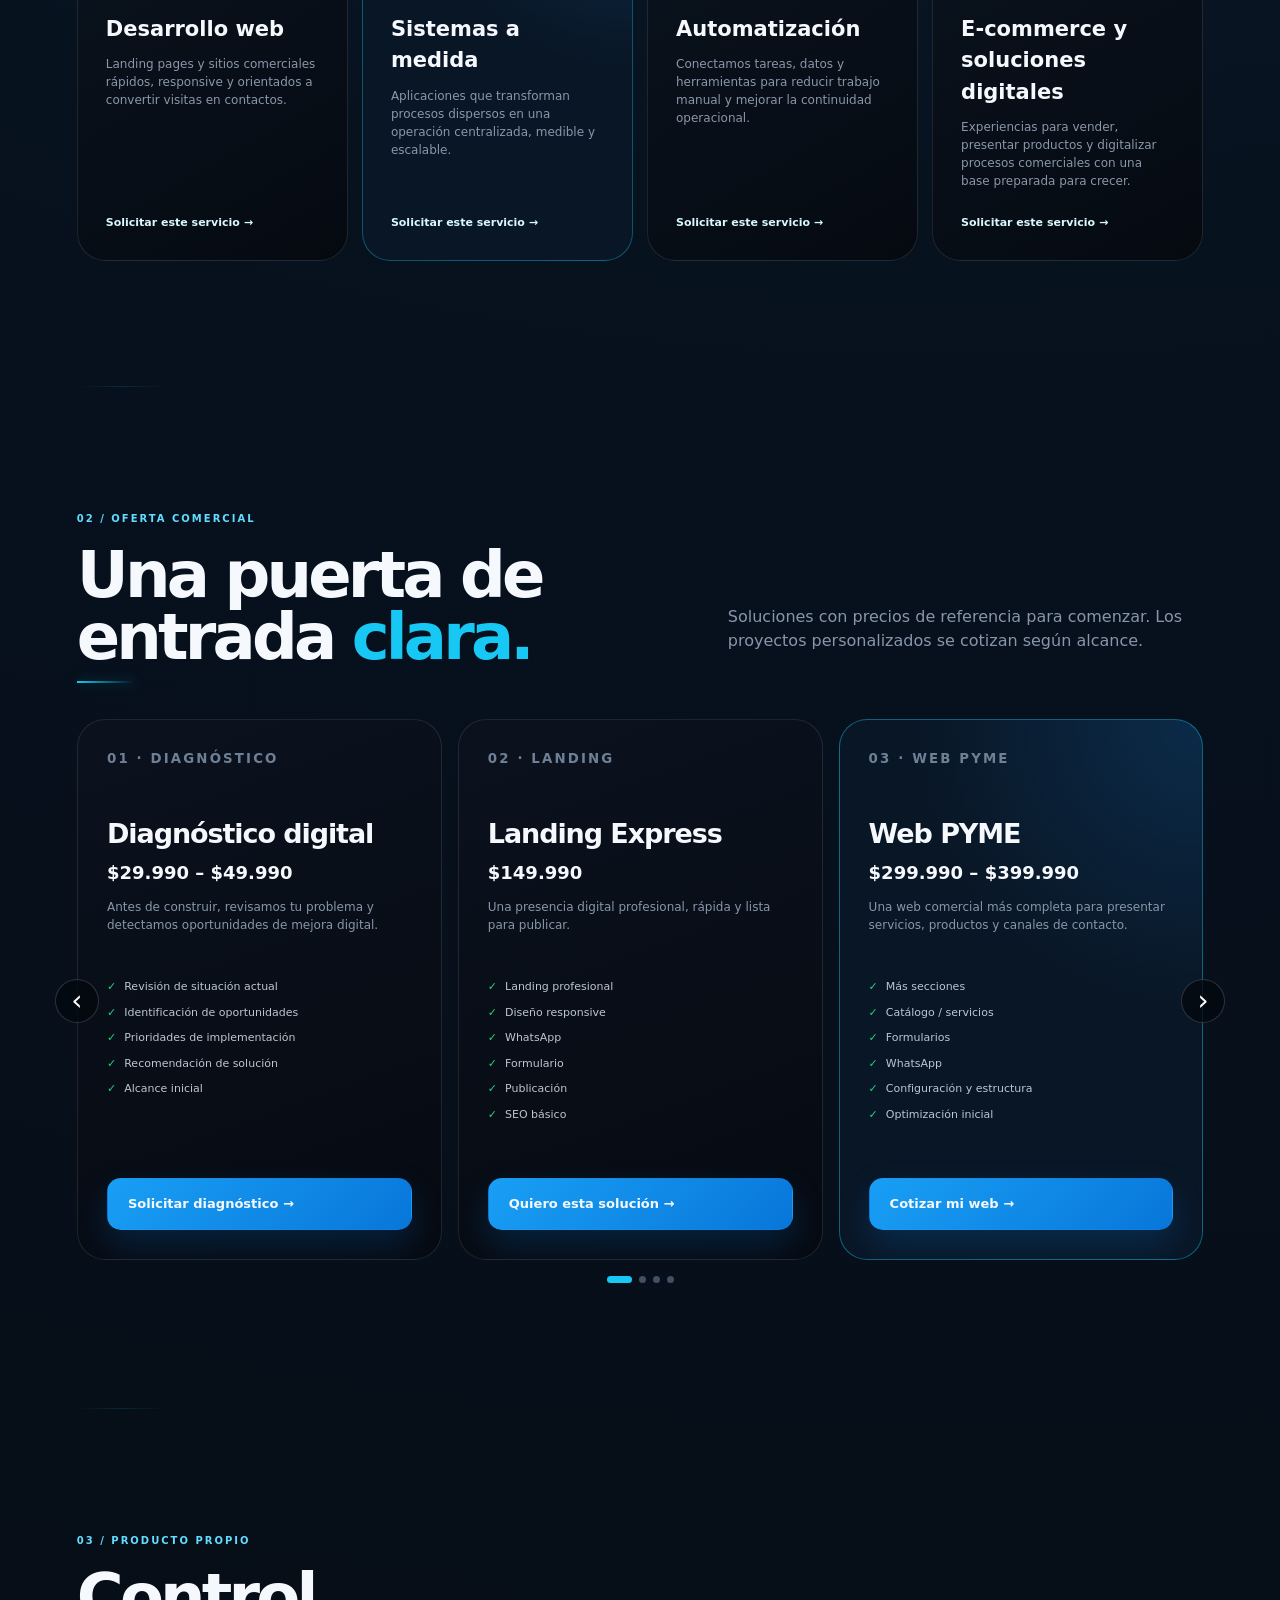
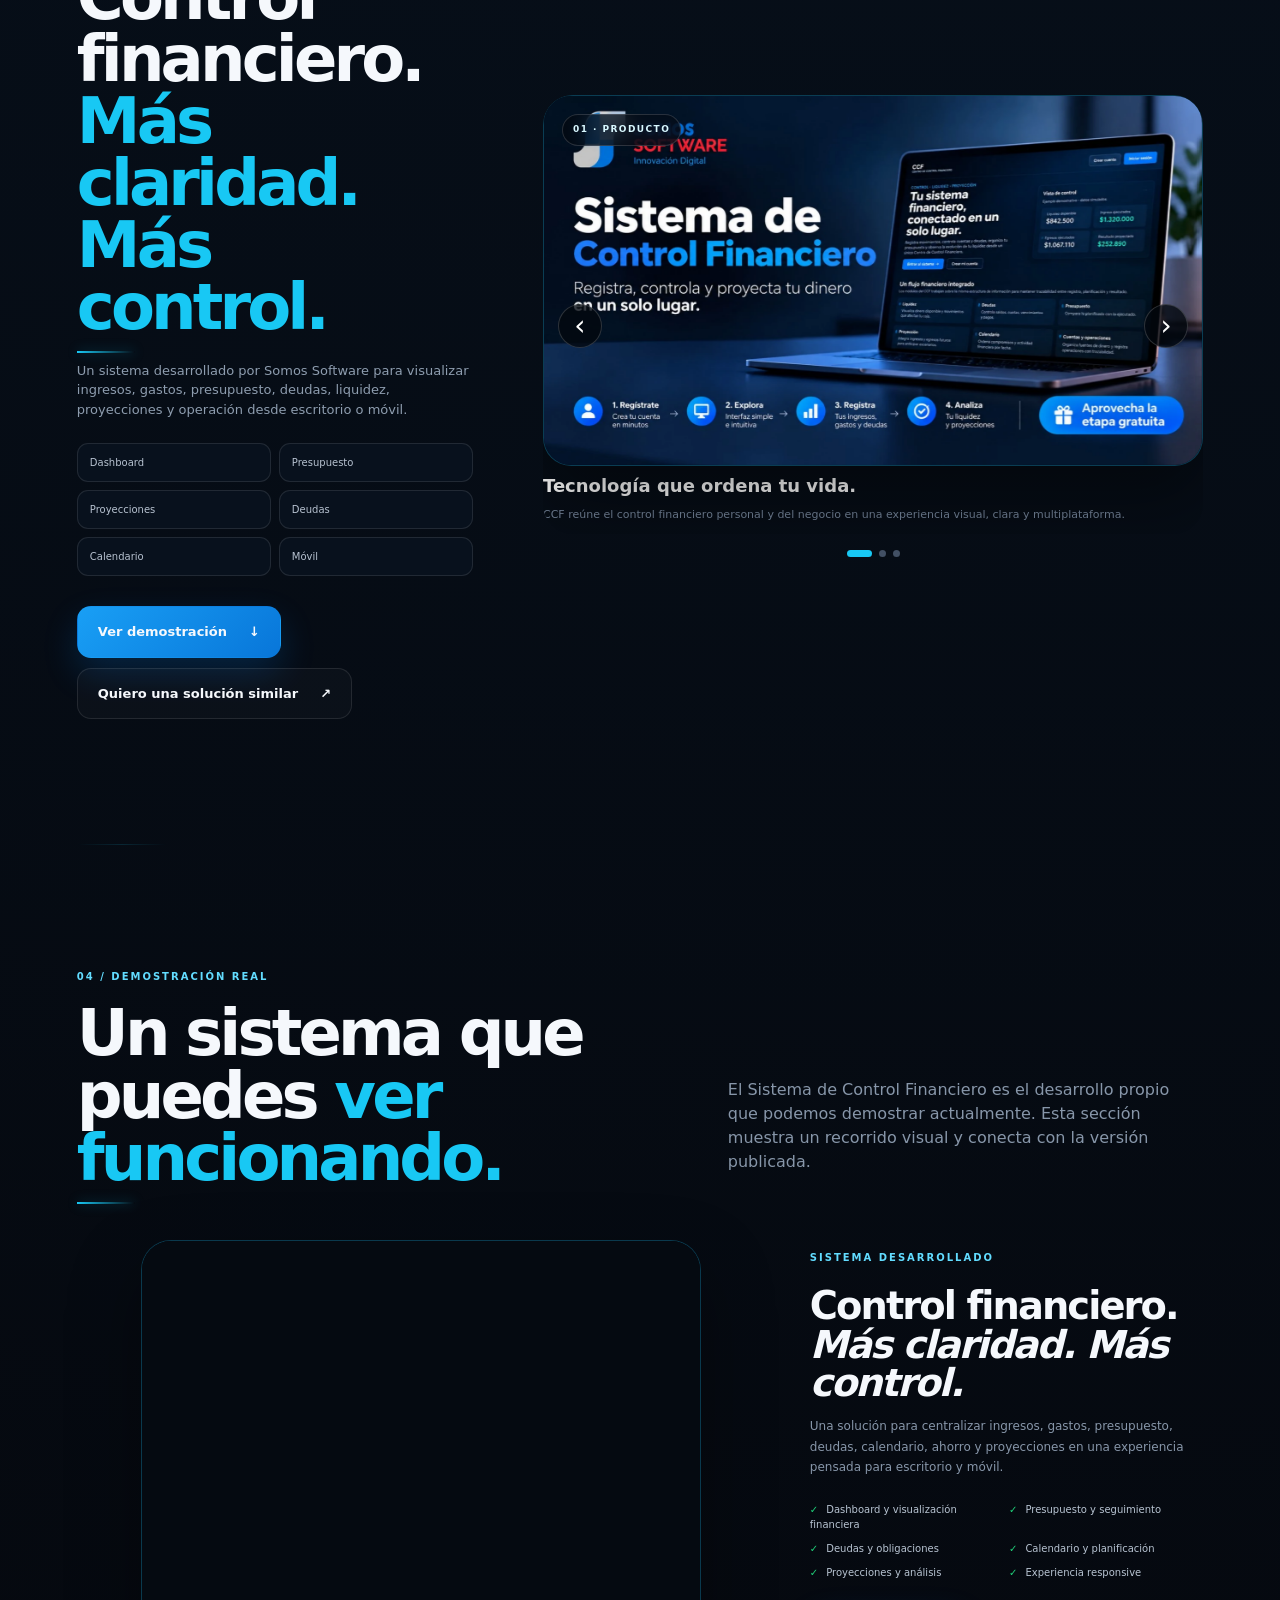
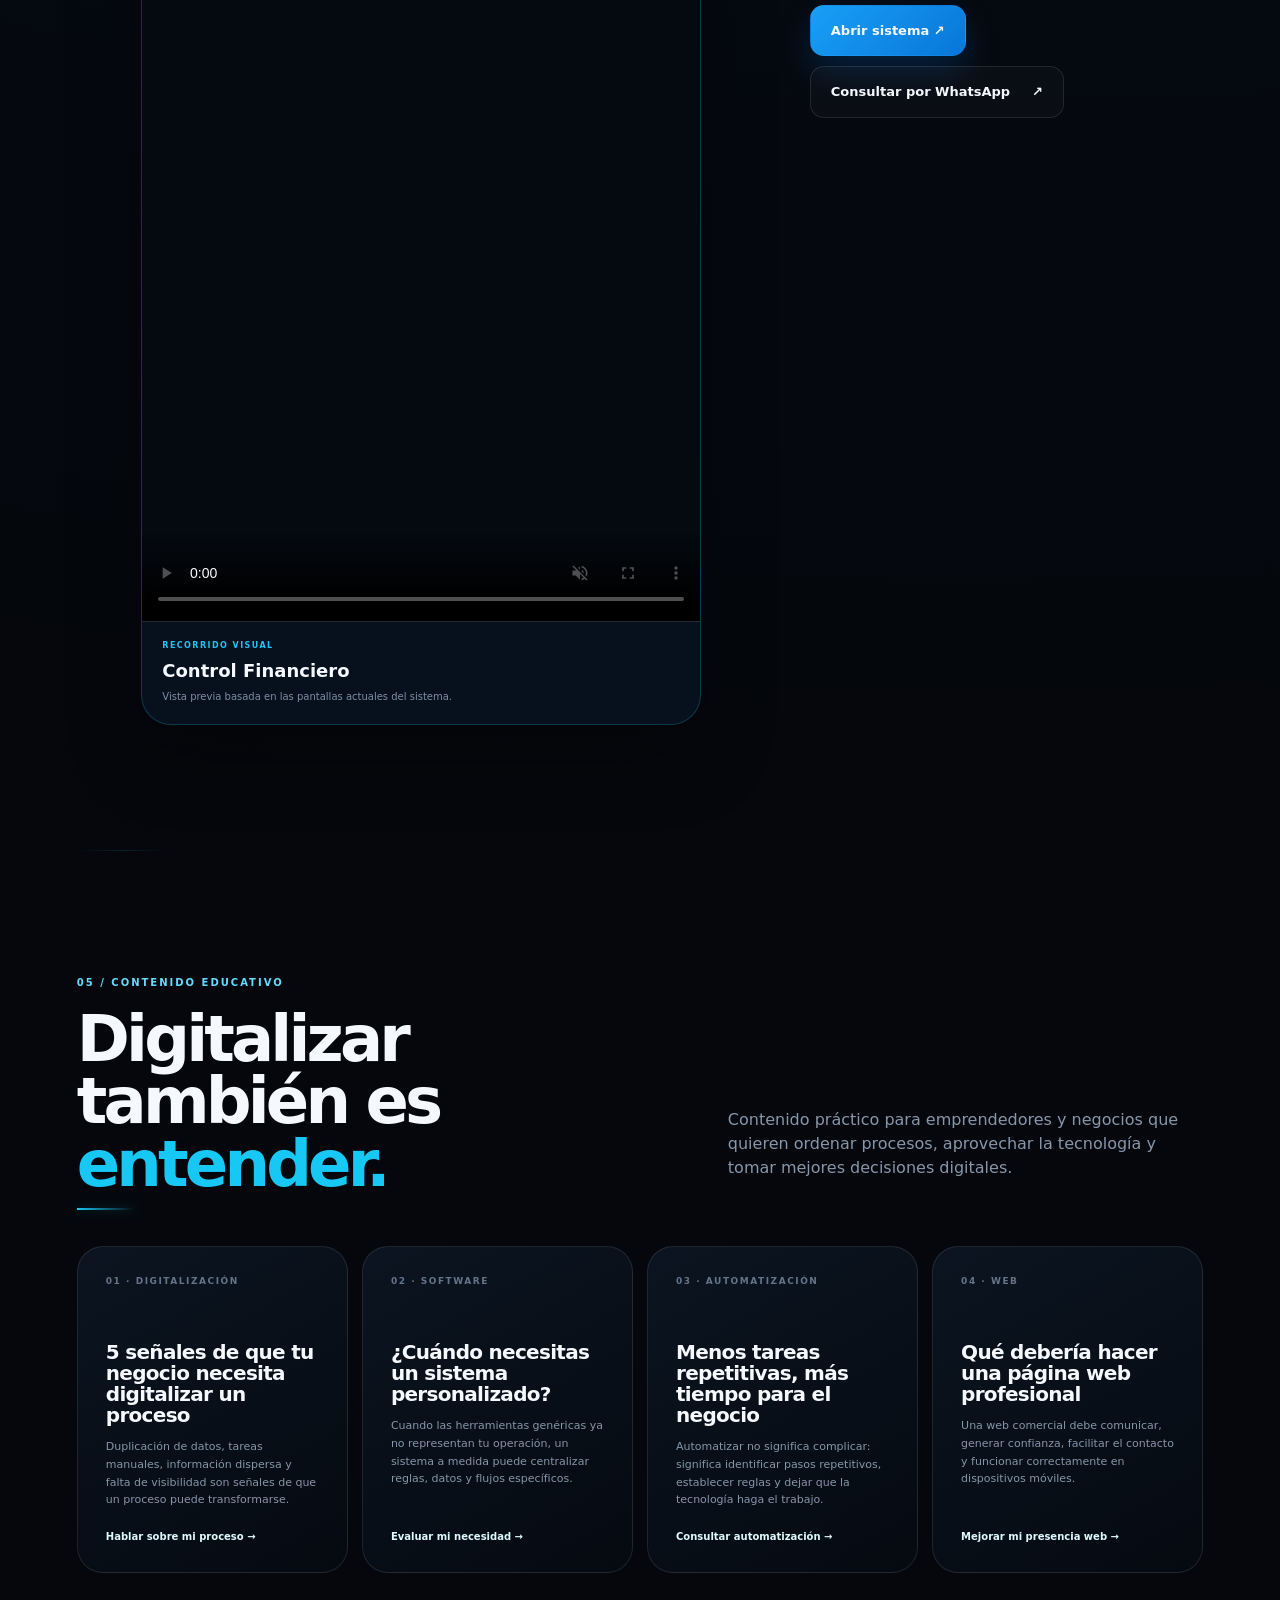
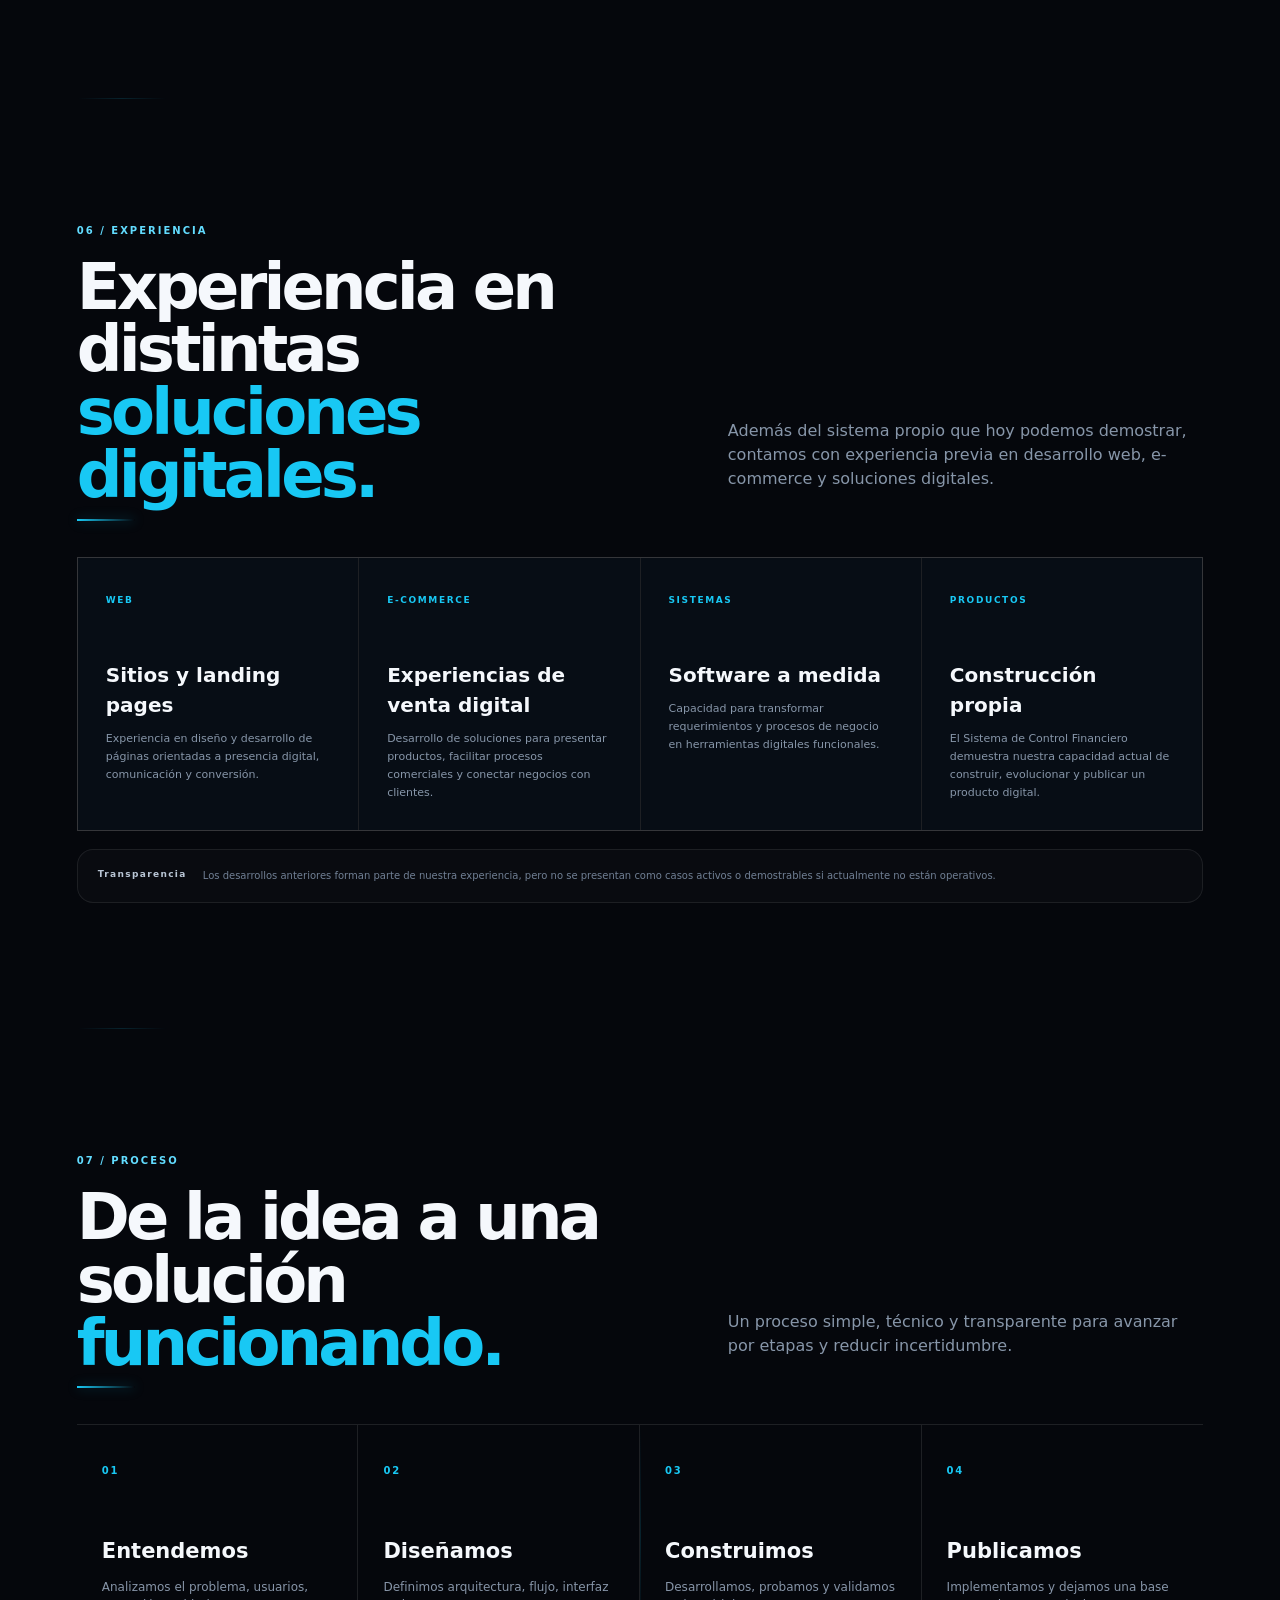
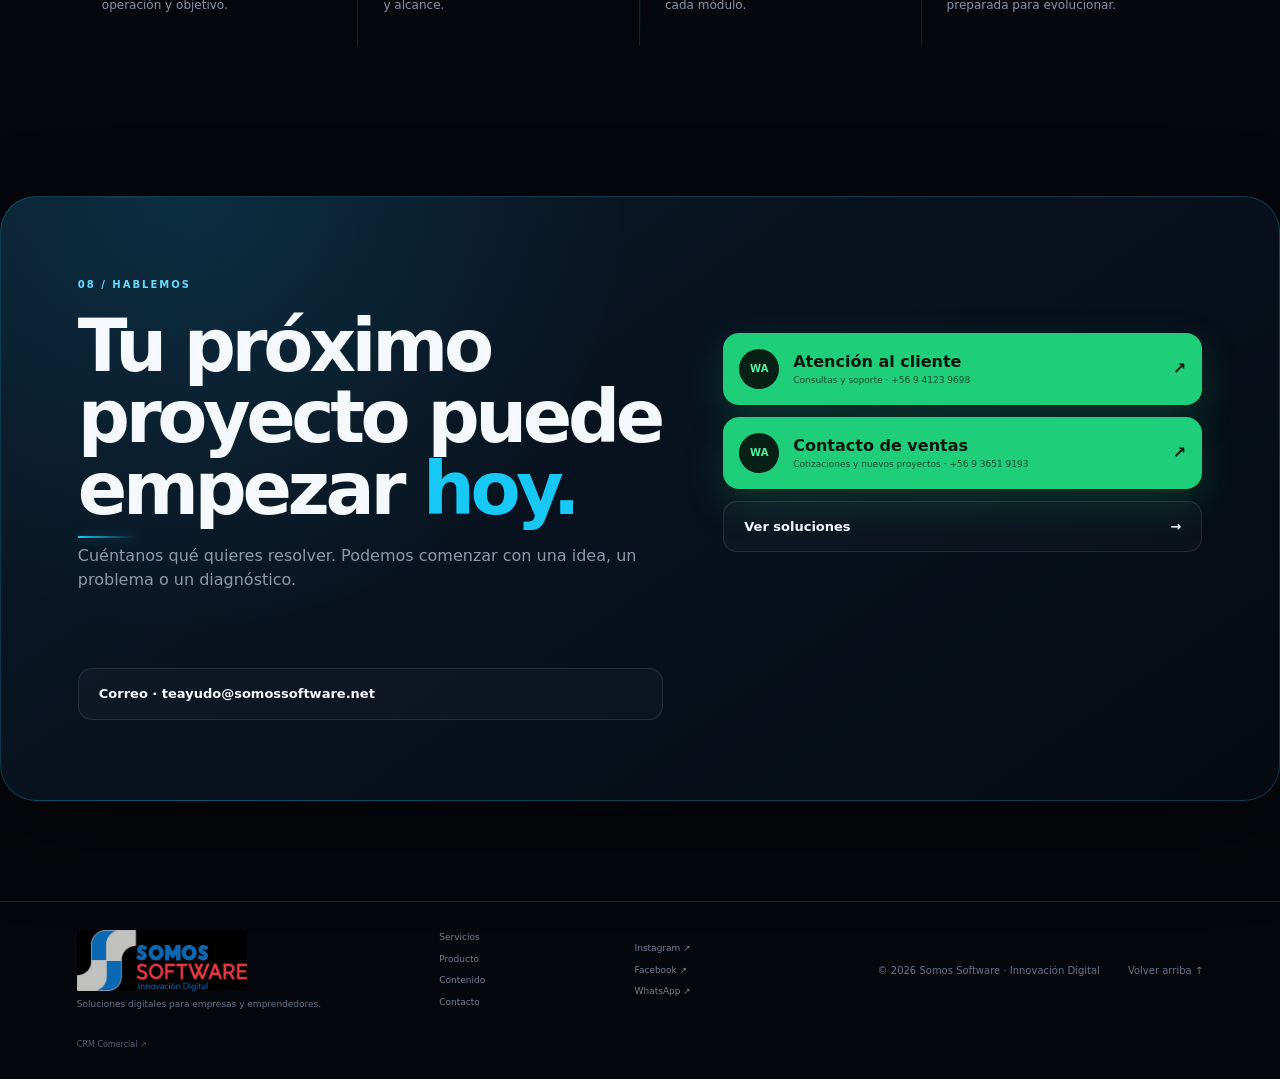
==== commit 372ec0a5: "Update-1contactos+ popup-agendaya" ====
--- a/index.html
+++ b/index.html
@@ -52,7 +52,7 @@
 <div class="eyebrow"><i></i> TECNOLOGÍA APLICADA AL NEGOCIO</div>
 <h1 aria-label="Convertimos problemas de negocio en soluciones digitales." class="hero-title"><span class="title-word">Convertimos</span> <span class="title-word">problemas</span> <span class="title-word">de</span> <span class="title-word">negocio</span> <span class="title-word">en</span> <em><span class="title-word accent-word">soluciones</span> <span class="title-word accent-word">digitales.</span></em></h1>
 <p>Diseñamos y construimos sitios web, sistemas a medida, automatizaciones y experiencias móviles pensadas para funcionar en el mundo real.</p>
-<div class="actions"><a class="btn primary" href="#leadModal" data-lead-intent="contacto">Solicitar evaluación <span>↗</span></a><a class="btn ghost" href="#ofertas">Ver soluciones <span>→</span></a><a class="btn ghost" href="#producto">Conocer producto <span>↓</span></a></div><div class="hero-social"><a class="mini-wa" href="https://wa.me/56941239698?text=Hola%20Somos%20Software.%20Quiero%20cotizar%20una%20soluci%C3%B3n%20digital." target="_blank" rel="noopener"><span>WA</span> Hablar por WhatsApp</a><a href="https://www.instagram.com/somos.software/" target="_blank" rel="noopener">Instagram ↗</a><a href="https://www.facebook.com/share/1E1KdWDYBE/" target="_blank" rel="noopener">Facebook ↗</a></div>
+<div class="actions"><a class="btn primary" href="#leadModal" data-lead-intent="contacto">Solicitar evaluación <span>↗</span></a><a class="btn ghost" href="#ofertas">Ver soluciones <span>→</span></a><a class="btn ghost" href="#producto">Conocer producto <span>↓</span></a></div><div class="hero-social"><a class="mini-wa" href="https://wa.me/56936519193?text=Hola%20Somos%20Software.%20Quiero%20cotizar%20una%20soluci%C3%B3n%20digital." target="_blank" rel="noopener"><span>WA</span> Hablar por WhatsApp</a><a href="https://www.instagram.com/somos.software/" target="_blank" rel="noopener">Instagram ↗</a><a href="https://www.facebook.com/share/1E1KdWDYBE/" target="_blank" rel="noopener">Facebook ↗</a></div>
 <div class="signals"><span>01 Diseño</span><b></b><span>02 Desarrollo</span><b></b><span>03 Evolución</span></div>
 </div>
 <div class="hero-visual animate" data-carousel="hero">
@@ -244,7 +244,7 @@
 <h3>Control financiero. <em>Más claridad. Más control.</em></h3>
 <p>Una solución para centralizar ingresos, gastos, presupuesto, deudas, calendario, ahorro y proyecciones en una experiencia pensada para escritorio y móvil.</p>
 <ul class="check-list"><li>Dashboard y visualización financiera</li><li>Presupuesto y seguimiento</li><li>Deudas y obligaciones</li><li>Calendario y planificación</li><li>Proyecciones y análisis</li><li>Experiencia responsive</li></ul>
-<div class="demo-actions"><a class="btn primary" href="https://www.controlfinanciero.cl" target="_blank" rel="noopener">Abrir sistema ↗</a><a class="btn ghost" href="https://wa.me/56941239698?text=Hola%20Somos%20Software.%20Quiero%20conocer%20el%20Sistema%20de%20Control%20Financiero." target="_blank" rel="noopener">Consultar por WhatsApp <span>↗</span></a></div>
+<div class="demo-actions"><a class="btn primary" href="https://www.controlfinanciero.cl" target="_blank" rel="noopener">Abrir sistema ↗</a><a class="btn ghost" href="https://wa.me/56936519193?text=Hola%20Somos%20Software.%20Quiero%20conocer%20el%20Sistema%20de%20Control%20Financiero." target="_blank" rel="noopener">Consultar por WhatsApp <span>↗</span></a></div>
 </div>
 </div>
 </section>
@@ -271,11 +271,11 @@
 </section>
 
 <section class="section wrap animate" id="proceso"><div class="intro"><div><div class="eyebrow">07 / PROCESO</div><h2>De la idea a una solución <em>funcionando.</em></h2></div><p>Un proceso simple, técnico y transparente para avanzar por etapas y reducir incertidumbre.</p></div><div class="process"><article><b>01</b><h3>Entendemos</h3><p>Analizamos el problema, usuarios, operación y objetivo.</p></article><article><b>02</b><h3>Diseñamos</h3><p>Definimos arquitectura, flujo, interfaz y alcance.</p></article><article><b>03</b><h3>Construimos</h3><p>Desarrollamos, probamos y validamos cada módulo.</p></article><article><b>04</b><h3>Publicamos</h3><p>Implementamos y dejamos una base preparada para evolucionar.</p></article></div></section>
-<section class="contact wrap animate" id="contacto"><div><div class="eyebrow">08 / HABLEMOS</div><h2>Tu próximo proyecto puede empezar <em>hoy.</em></h2><p>Cuéntanos qué quieres resolver. Podemos comenzar con una idea, un problema o un diagnóstico.</p></div><div class="contact-actions"><a class="whatsapp" href="#leadModal" id="whatsapp" data-lead-intent="contacto"><span>WA</span><div><b>Hablar por WhatsApp</b><small>Canal comercial de Somos Software</small></div><strong>↗</strong></a><a class="btn ghost" href="#ofertas">Ver soluciones <span>→</span></a><small>WhatsApp Business · +56 9 4123 9698</small></div><a class="btn ghost" href="mailto:teayudo@somossoftware.net">Correo · teayudo@somossoftware.net</a></section>
+<section class="contact wrap animate" id="contacto"><div><div class="eyebrow">08 / HABLEMOS</div><h2>Tu próximo proyecto puede empezar <em>hoy.</em></h2><p>Cuéntanos qué quieres resolver. Podemos comenzar con una idea, un problema o un diagnóstico.</p></div><div class="contact-actions"><a class="whatsapp" href="https://wa.me/56941239698?text=Hola%20Somos%20Software.%20Necesito%20atenci%C3%B3n%20al%20cliente." id="whatsappAtencion" target="_blank" rel="noopener"><span>WA</span><div><b>Atención al cliente</b><small>Consultas y soporte · +56 9 4123 9698</small></div><strong>↗</strong></a><a class="whatsapp" href="https://wa.me/56936519193?text=Hola%20Somos%20Software.%20Quiero%20cotizar%20una%20soluci%C3%B3n%20digital." id="whatsappVentas" target="_blank" rel="noopener"><span>WA</span><div><b>Contacto de ventas</b><small>Cotizaciones y nuevos proyectos · +56 9 3651 9193</small></div><strong>↗</strong></a><a class="btn ghost" href="#ofertas">Ver soluciones <span>→</span></a></div><a class="btn ghost" href="mailto:teayudo@somossoftware.net">Correo · teayudo@somossoftware.net</a></section>
 </main>
 <div class="lead-modal" id="leadModal" aria-hidden="true"><div class="lead-modal-backdrop" data-lead-close></div><div class="lead-modal-panel"><button class="lead-modal-close" data-lead-close>×</button><div class="eyebrow">SOMOS SOFTWARE / PRIMER CONTACTO</div><h2>Cuéntanos qué necesitas.</h2><p class="lead-modal-intro">Identificaremos tu necesidad y prepararemos el siguiente paso: diagnóstico, agenda, cotización o conversación directa.</p><form id="leadForm"><input type="hidden" name="source"><input type="hidden" name="medium"><input type="hidden" name="campaign"><input type="hidden" name="landing"><input type="hidden" name="intent"><div class="lead-grid"><label>Nombre<input name="name" required></label><label>Empresa / actividad<input name="business"></label><label>WhatsApp o teléfono<input name="contact" required></label><label>¿Qué necesitas?<select name="need" required><option value="">Selecciona</option><option>Desarrollo web</option><option>Sistema a medida</option><option>Automatización</option><option>E-commerce / solución digital</option><option>Producto propio</option><option>Diagnóstico digital</option><option>Otro</option></select></label><label>Plazo<select name="timeline"><option>Aún no lo sé</option><option>Esta semana</option><option>En 2–4 semanas</option><option>En 1–3 meses</option><option>Más adelante</option></select></label><label>Presupuesto<select name="budget"><option>Prefiero conversarlo</option><option>Hasta $150.000</option><option>$150.000–$300.000</option><option>$300.000–$500.000</option><option>$500.000–$1.000.000</option><option>Más de $1.000.000</option></select></label></div><label>Cuéntanos brevemente el proyecto<textarea name="message" rows="4" required></textarea></label><div class="lead-agenda"><label>Fecha preferida<input type="date" name="preferred_date"></label><label>Hora preferida<input type="time" name="preferred_time"></label></div><label class="lead-consent"><input type="checkbox" required> Acepto que Somos Software utilice estos datos para responder esta solicitud.</label><button class="btn primary lead-submit" type="submit">Continuar por WhatsApp <span>↗</span></button><small class="lead-note">El CRM productivo se conectará en la siguiente capa.</small></form></div></div>
-<a class="floating-whatsapp" id="floatingWhatsapp" href="https://wa.me/56941239698?text=Hola%20Somos%20Software.%20Quiero%20cotizar%20una%20soluci%C3%B3n%20digital." target="_blank" rel="noopener" aria-label="Contactar a Somos Software por WhatsApp"><span>WA</span><b>WhatsApp</b></a>
-<footer><div class="footer-brand"><img alt="Somos Software" src="assets/logo-somos-software.png"/><span>Soluciones digitales para empresas y emprendedores.</span></div><div class="footer-links"><a href="#servicios">Servicios</a><a href="#producto">Producto</a><a href="#contenido">Contenido</a><a href="#contacto">Contacto</a></div><div class="footer-social"><a href="https://www.instagram.com/somos.software/" target="_blank" rel="noopener">Instagram ↗</a><a href="https://www.facebook.com/share/1E1KdWDYBE/" target="_blank" rel="noopener">Facebook ↗</a><a href="https://wa.me/56941239698" target="_blank" rel="noopener">WhatsApp ↗</a></div><span>© <span id="year"></span> Somos Software · Innovación Digital</span><a href="#inicio">Volver arriba ↑</a><a href="crm.html" style="color:#536276;font-size:8px;text-decoration:none">CRM Comercial ↗</a></footer>
+<a class="floating-whatsapp" id="floatingWhatsapp" href="https://wa.me/56936519193?text=Hola%20Somos%20Software.%20Quiero%20cotizar%20una%20soluci%C3%B3n%20digital." target="_blank" rel="noopener" aria-label="Contactar a Somos Software por WhatsApp"><span>WA</span><b>WhatsApp</b></a>
+<footer><div class="footer-brand"><img alt="Somos Software" src="assets/logo-somos-software.png"/><span>Soluciones digitales para empresas y emprendedores.</span></div><div class="footer-links"><a href="#servicios">Servicios</a><a href="#producto">Producto</a><a href="#contenido">Contenido</a><a href="#contacto">Contacto</a></div><div class="footer-social"><a href="https://www.instagram.com/somos.software/" target="_blank" rel="noopener">Instagram ↗</a><a href="https://www.facebook.com/share/1E1KdWDYBE/" target="_blank" rel="noopener">Facebook ↗</a><a href="https://wa.me/56936519193" target="_blank" rel="noopener">WhatsApp ↗</a></div><span>© <span id="year"></span> Somos Software · Innovación Digital</span><a href="#inicio">Volver arriba ↑</a><a href="crm.html" style="color:#536276;font-size:8px;text-decoration:none">CRM Comercial ↗</a></footer>
 <script src="app.js"></script><script src="supabase-config.js"></script><script src="commercial.js"></script><script src="agenda-ya-popup.js"></script>
 </body>
 </html>
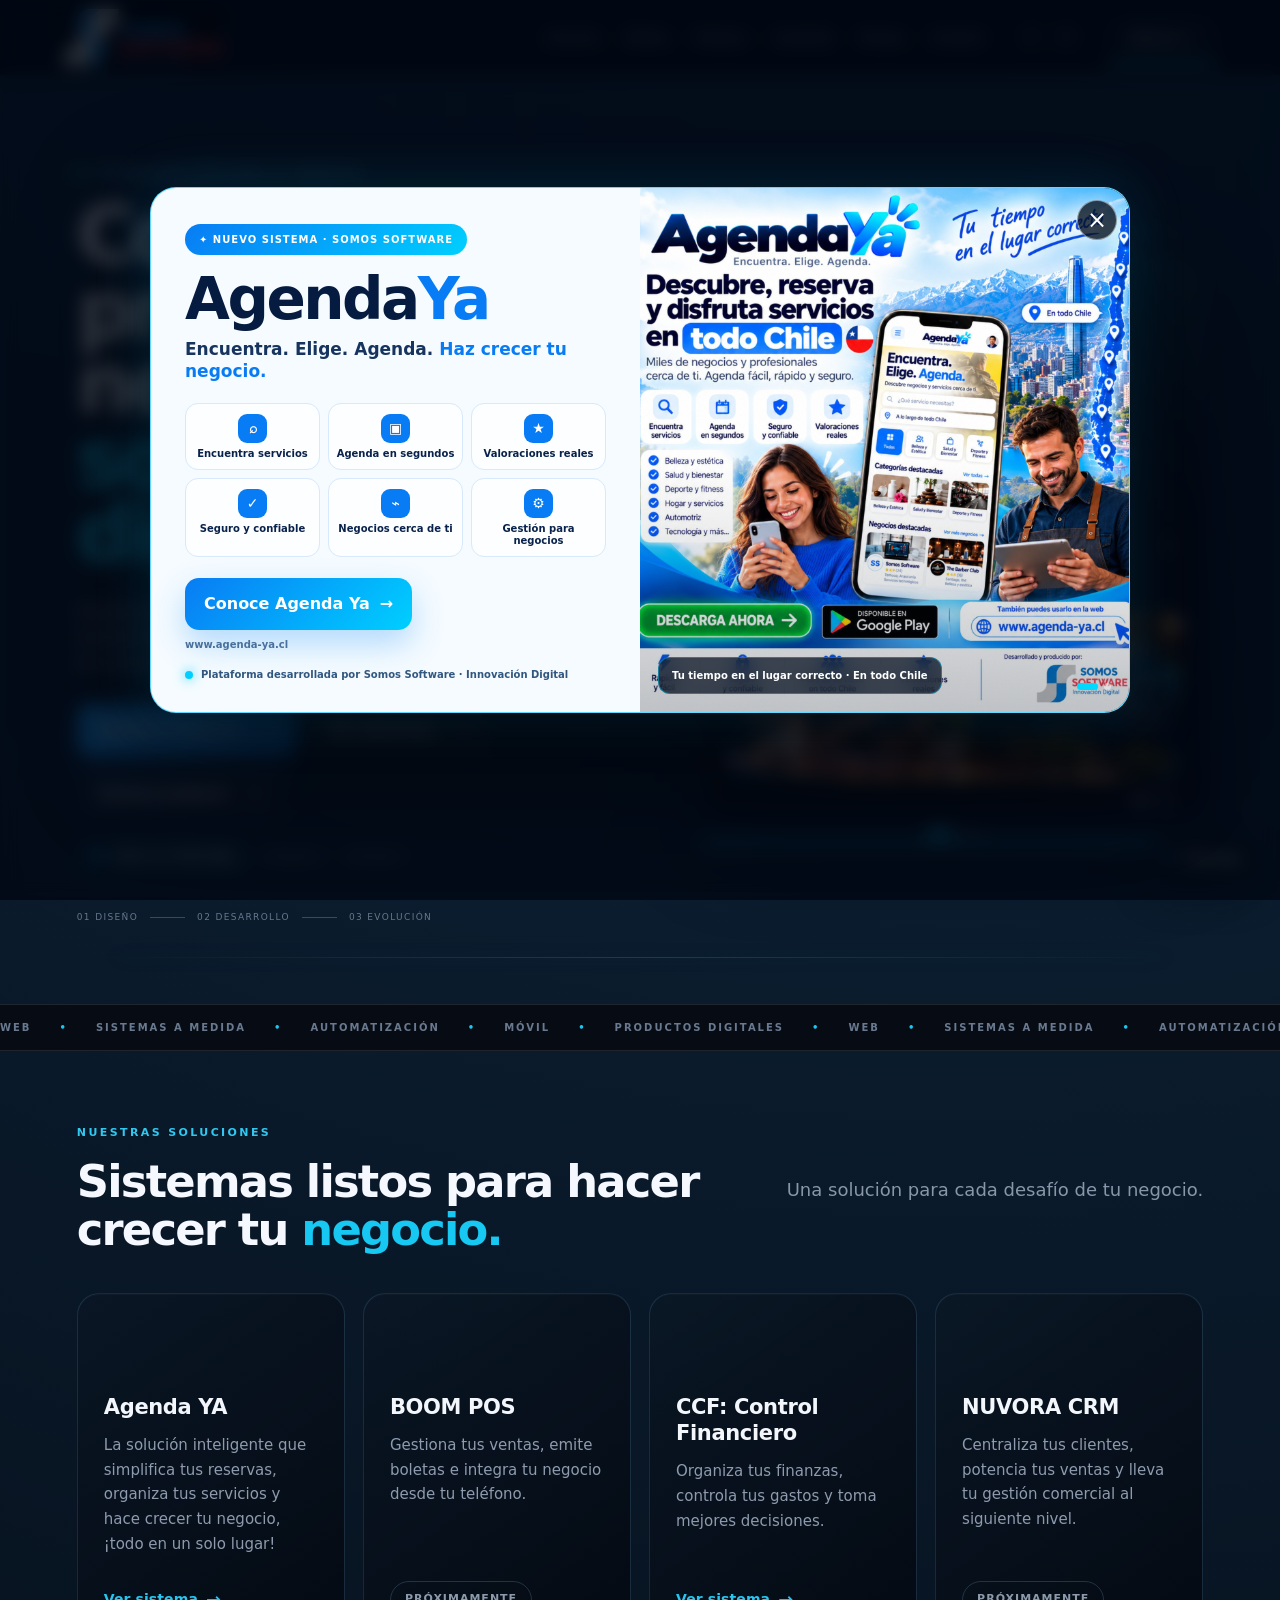
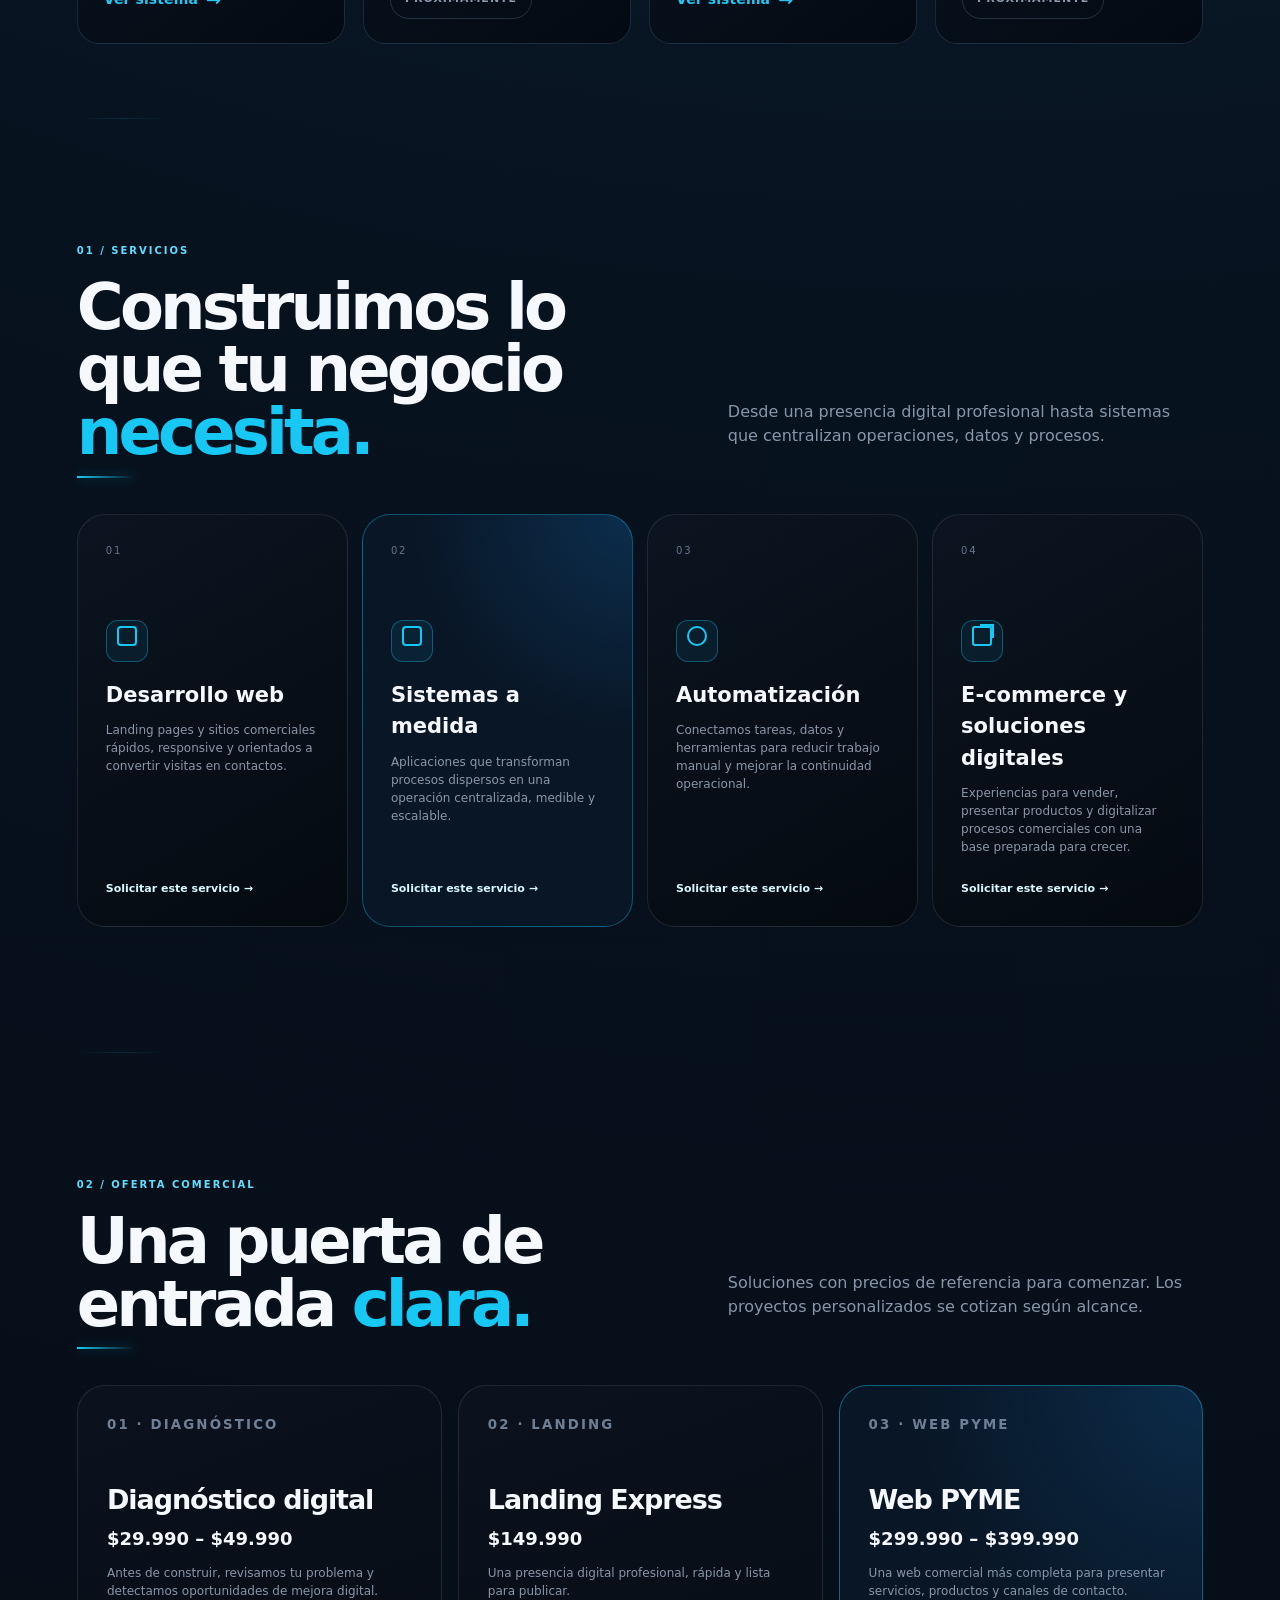
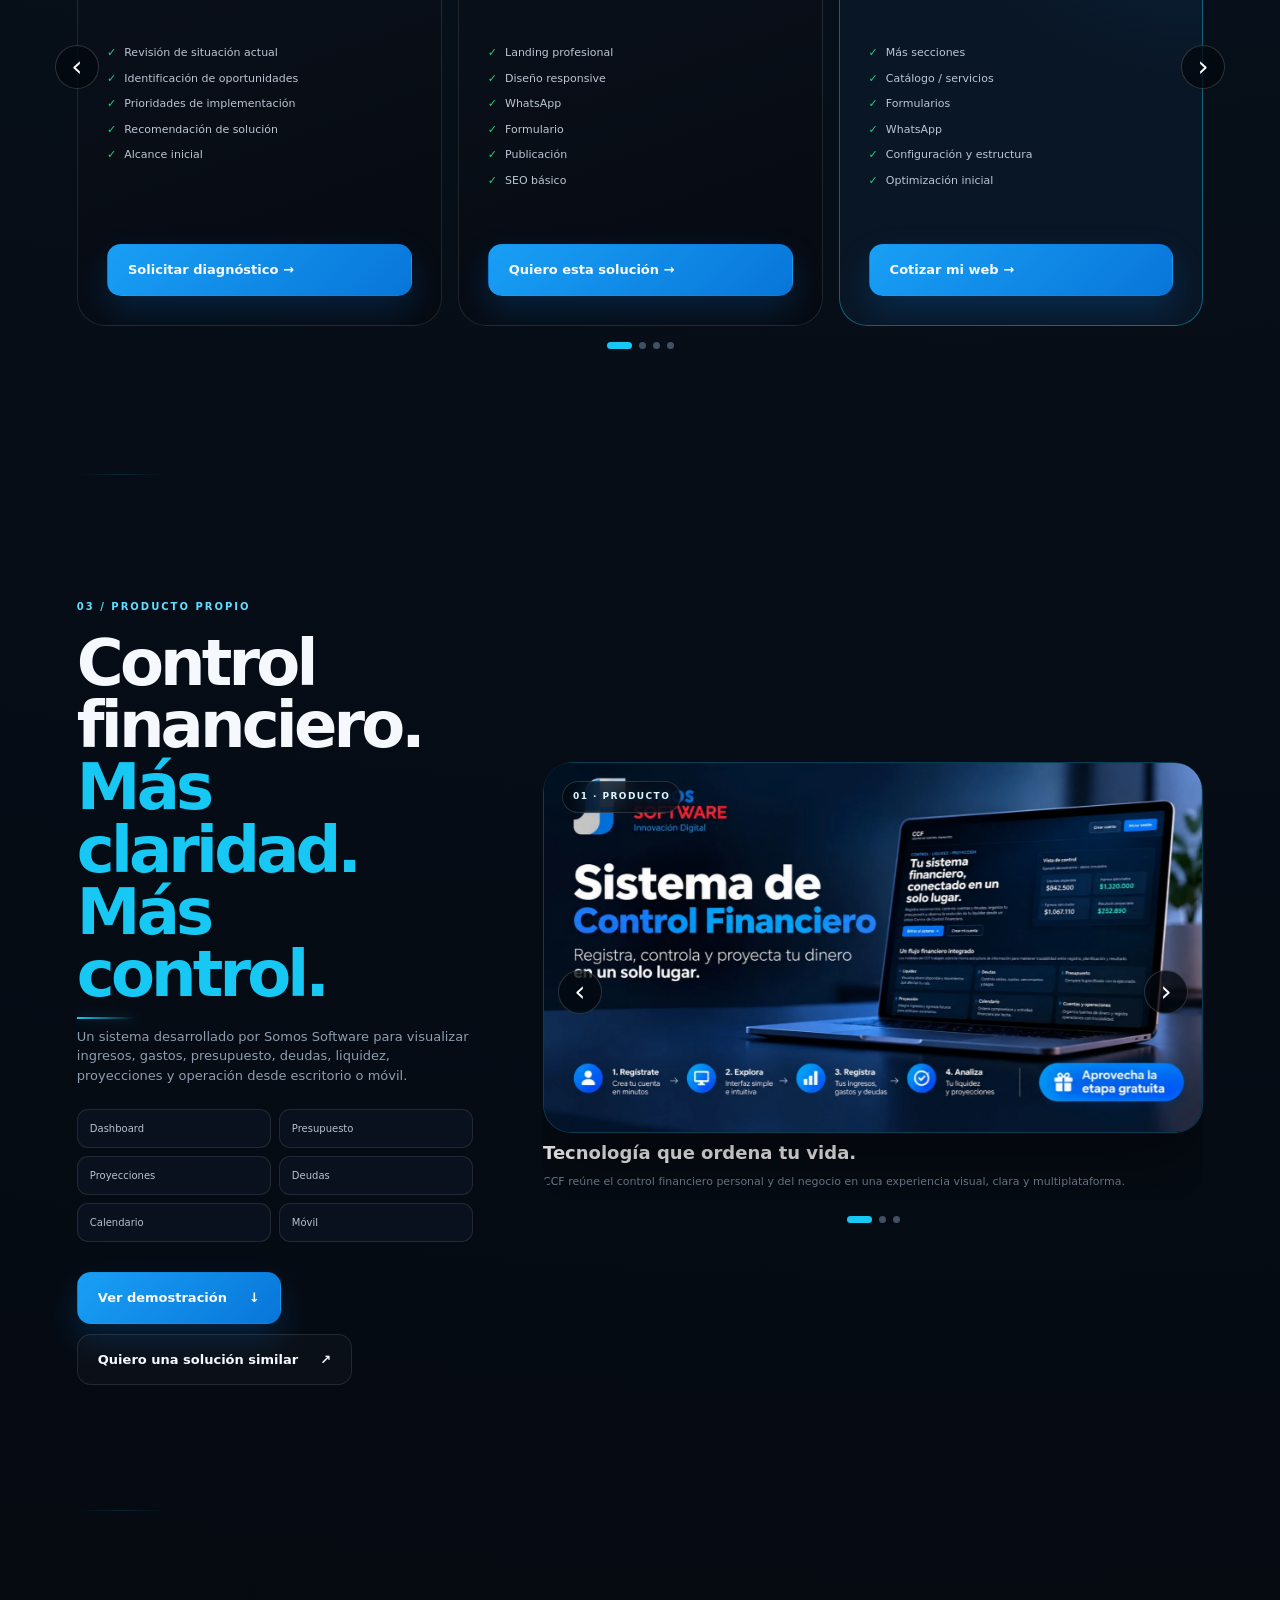
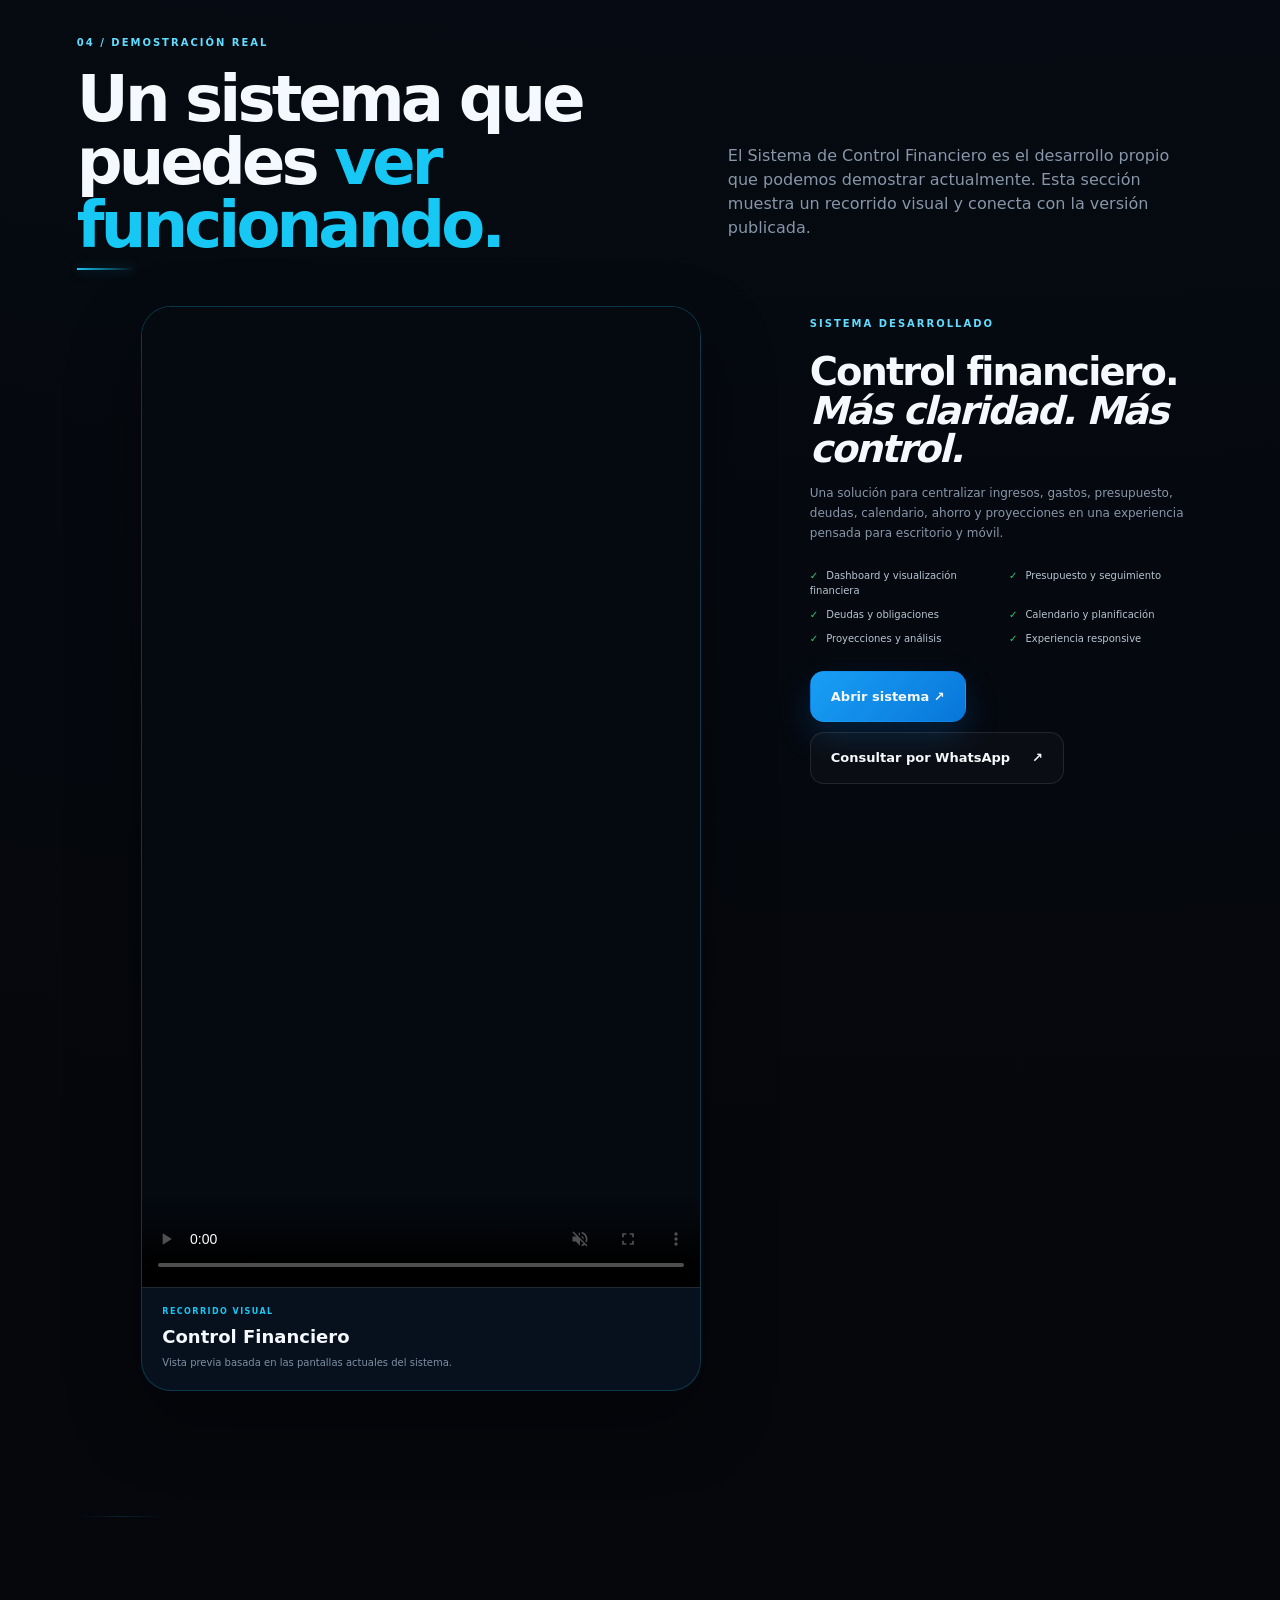
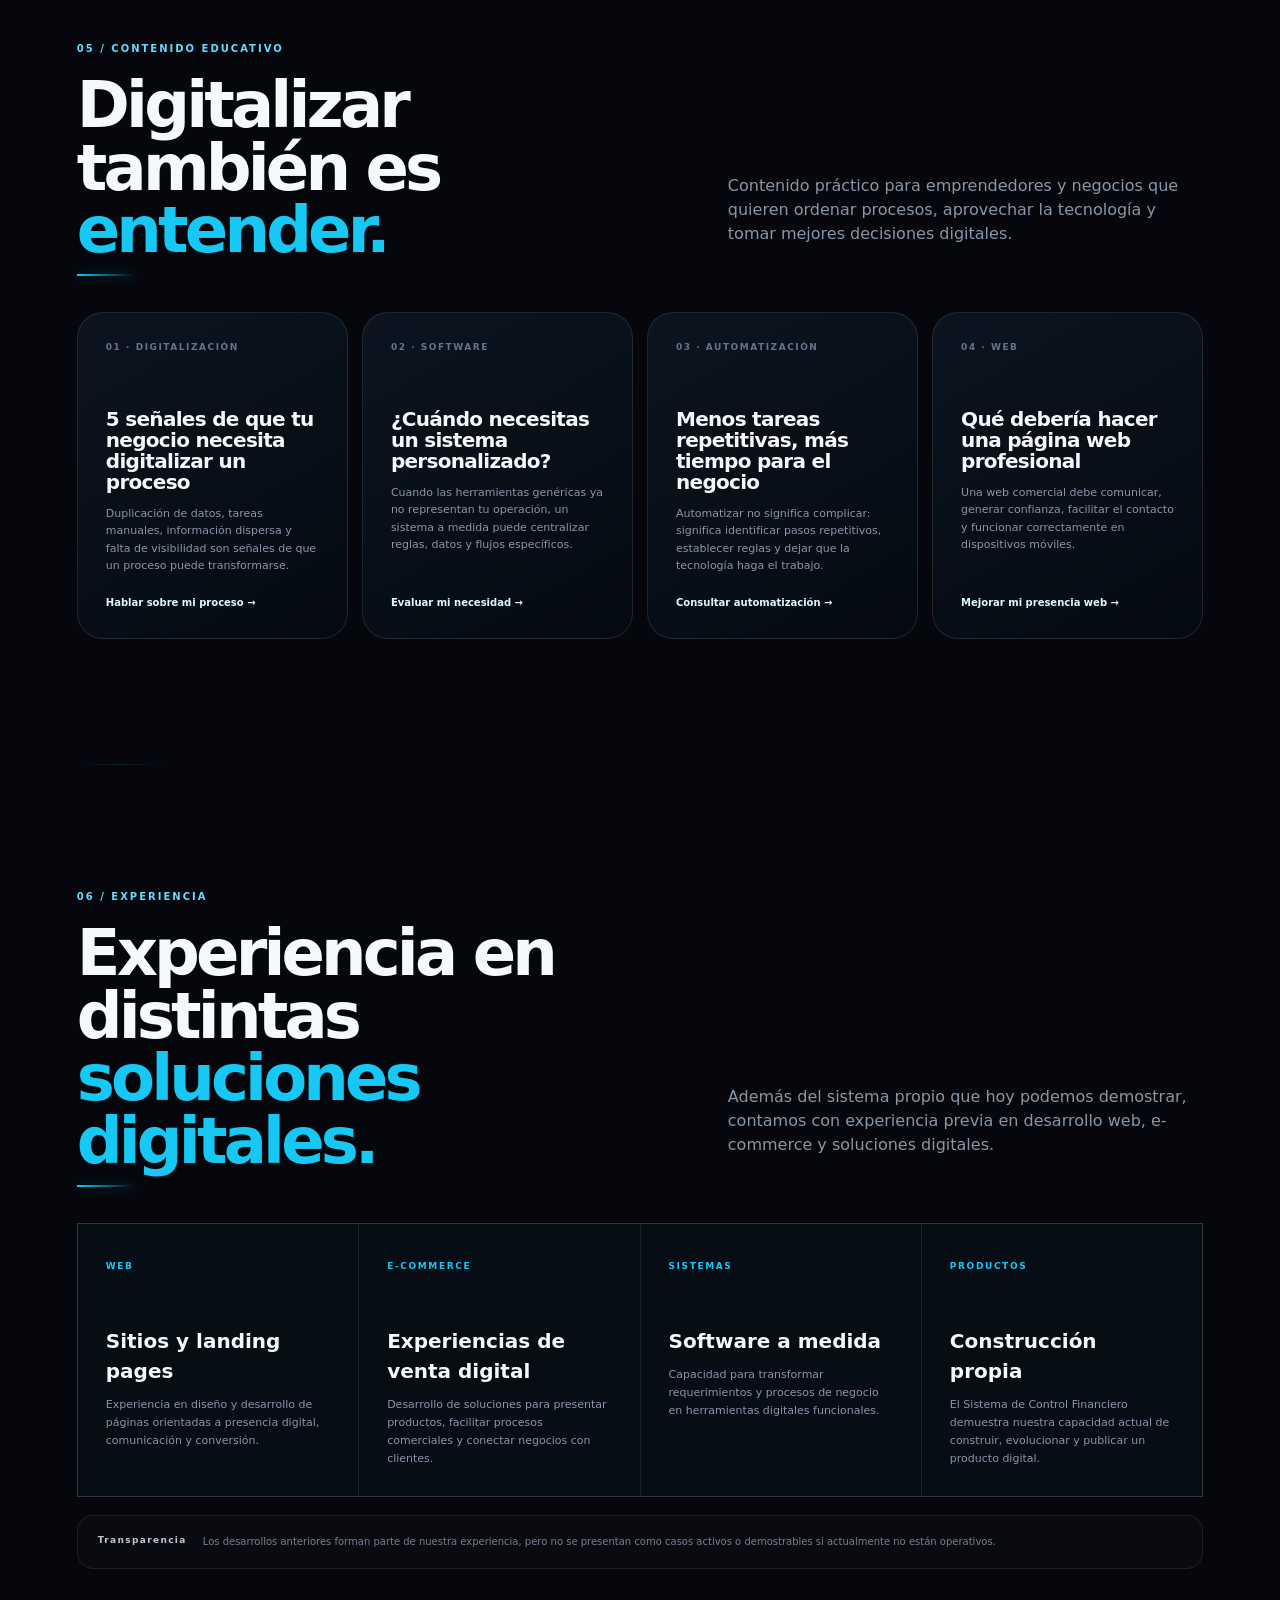
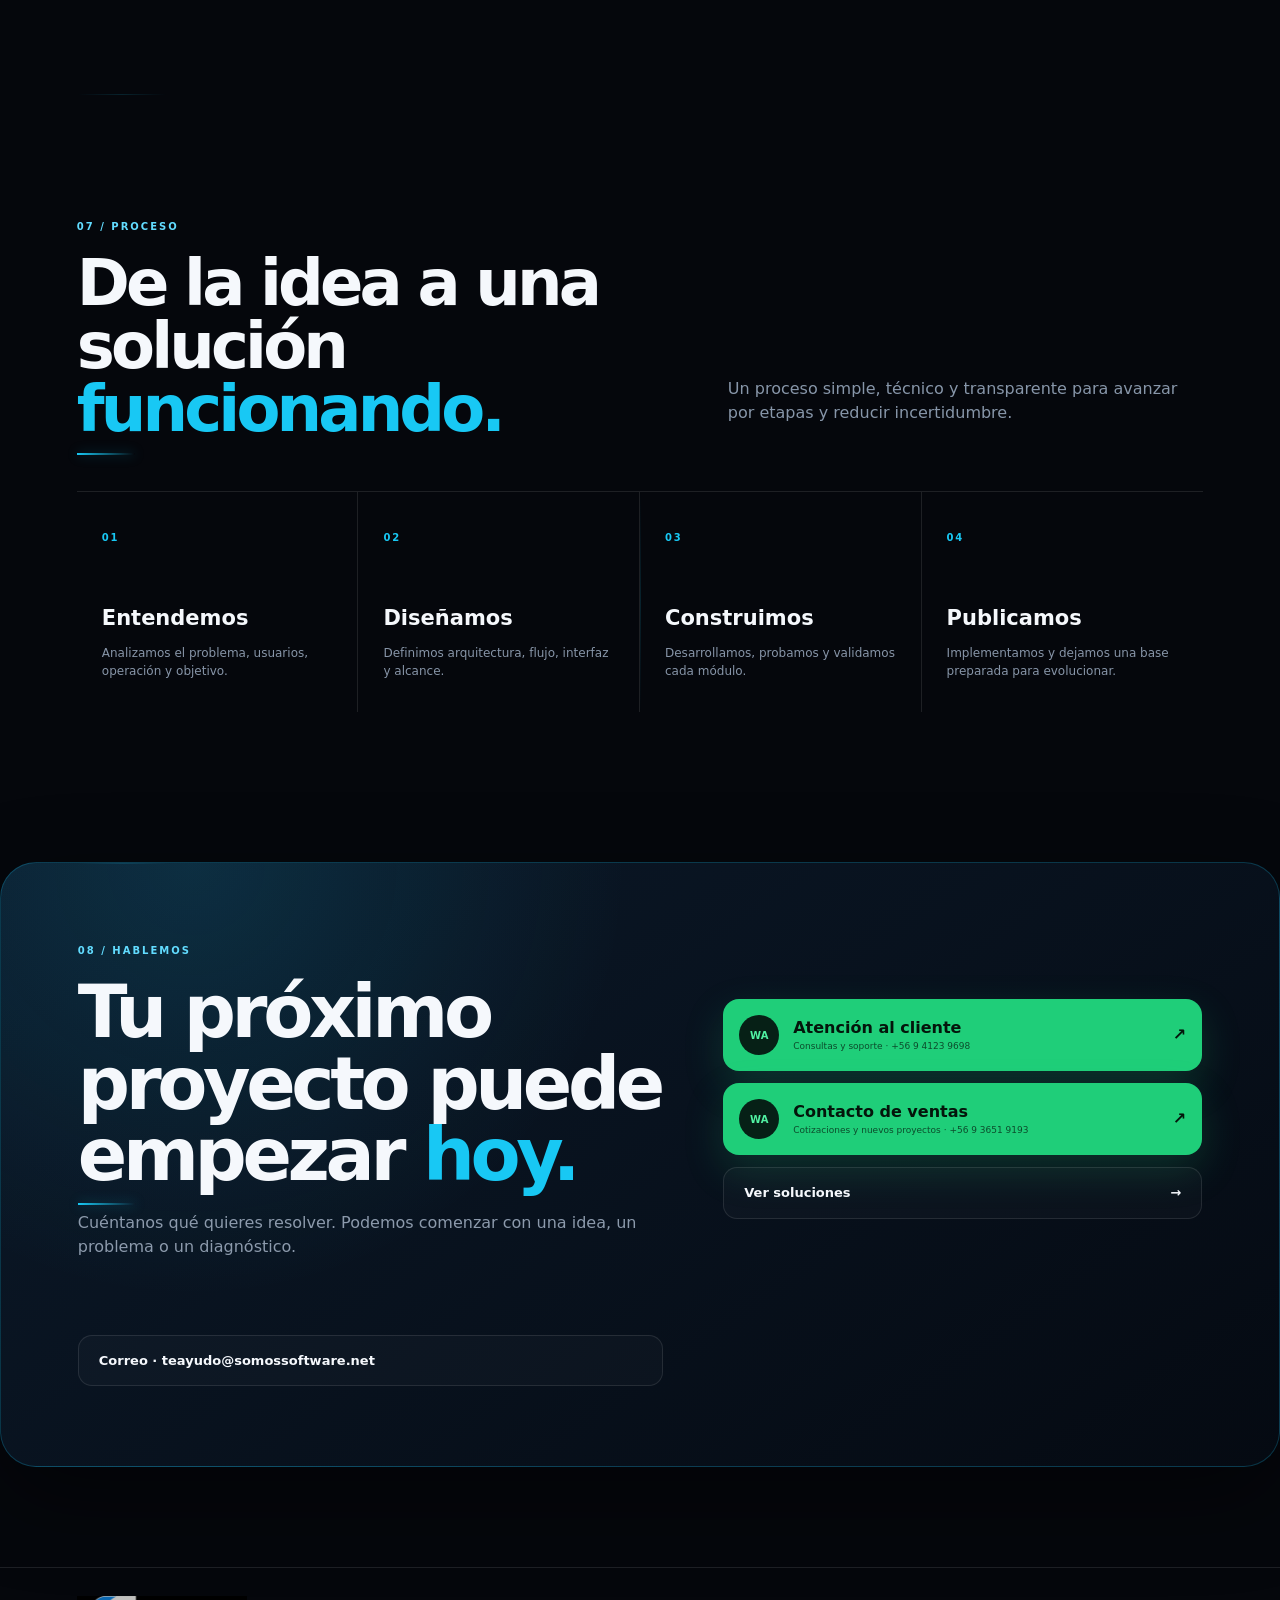
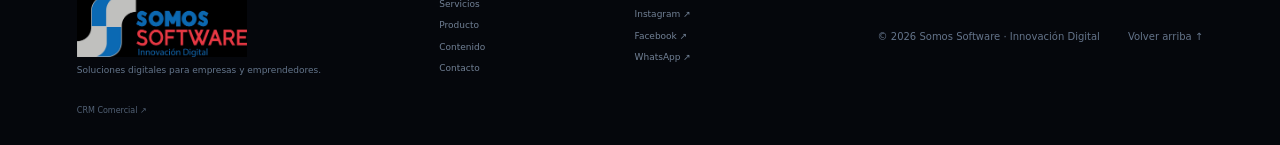
==== commit 36a974db: "Actualización" ====
--- a/index.html
+++ b/index.html
@@ -83,6 +83,34 @@
 </div>
 </section>
 <div class="ticker"><div class="ticker-inner"><span>WEB</span><b>•</b><span>SISTEMAS A MEDIDA</span><b>•</b><span>AUTOMATIZACIÓN</span><b>•</b><span>MÓVIL</span><b>•</b><span>PRODUCTOS DIGITALES</span><b>•</b><span>WEB</span><b>•</b><span>SISTEMAS A MEDIDA</span><b>•</b><span>AUTOMATIZACIÓN</span></div></div>
+<section class="solutions-section wrap" id="nuestras-soluciones" aria-labelledby="solutions-title">
+  <div class="solutions-heading">
+    <div><div class="solutions-eyebrow">NUESTRAS SOLUCIONES</div><h2 id="solutions-title">Sistemas listos para hacer<br class="solutions-desktop-break"> crecer tu <em>negocio.</em></h2></div>
+    <p>Una solución para cada desafío de tu negocio.</p>
+  </div>
+  <div class="solutions-grid">
+    <article class="solution-card solution-agenda">
+      <div class="solution-icon"><img src="assets/solution-agenda-ya.png" alt="" loading="lazy"></div>
+      <h3>Agenda YA</h3><p>La solución inteligente que simplifica tus reservas, organiza tus servicios y hace crecer tu negocio, ¡todo en un solo lugar!</p>
+      <a class="solution-link" href="https://www.agenda-ya.cl" target="_blank" rel="noopener noreferrer">Ver sistema <span>→</span></a>
+    </article>
+    <article class="solution-card solution-boom">
+      <div class="solution-icon"><img src="assets/solution-boom-pos.png" alt="" loading="lazy"></div>
+      <h3>BOOM POS</h3><p>Gestiona tus ventas, emite boletas e integra tu negocio desde tu teléfono.</p>
+      <span class="solution-status">PRÓXIMAMENTE</span>
+    </article>
+    <article class="solution-card solution-ccf">
+      <div class="solution-icon"><img src="assets/solution-ccf.png" alt="" loading="lazy"></div>
+      <h3>CCF: Control Financiero</h3><p>Organiza tus finanzas, controla tus gastos y toma mejores decisiones.</p>
+      <a class="solution-link" href="https://www.controlfinanciero.cl" target="_blank" rel="noopener noreferrer">Ver sistema <span>→</span></a>
+    </article>
+    <article class="solution-card solution-crm">
+      <div class="solution-icon"><img src="assets/solution-nuvora-crm.png" alt="" loading="lazy"></div>
+      <h3>NUVORA CRM</h3><p>Centraliza tus clientes, potencia tus ventas y lleva tu gestión comercial al siguiente nivel.</p>
+      <span class="solution-status">PRÓXIMAMENTE</span>
+    </article>
+  </div>
+</section>
 <section class="section wrap animate" id="servicios"><div class="intro"><div><div class="eyebrow">01 / SERVICIOS</div><h2>Construimos lo que tu negocio <em>necesita.</em></h2></div><p>Desde una presencia digital profesional hasta sistemas que centralizan operaciones, datos y procesos.</p></div>
 <div class="service-grid">
 <article><span>01</span><div class="icon">⌁</div><h3>Desarrollo web</h3><p>Landing pages y sitios comerciales rápidos, responsive y orientados a convertir visitas en contactos.</p><a class="service-cta" data-service="Desarrollo web" data-lead-intent="servicio" href="#leadModal">Solicitar este servicio →</a></article>
--- a/styles.css
+++ b/styles.css
@@ -349,3 +349,27 @@
     flex:0 0 100%;
   }
 }
+
+
+/* Nuestras soluciones · sección independiente añadida entre el ticker y servicios */
+.solutions-section{padding-top:74px;padding-bottom:74px;position:relative;isolation:isolate}
+.solutions-heading{display:grid;grid-template-columns:1.15fr .85fr;gap:38px;align-items:center;margin-bottom:38px}
+.solutions-eyebrow{font-size:11px;font-weight:900;letter-spacing:2.4px;color:#31c8f0;margin-bottom:16px;text-transform:uppercase}
+.solutions-heading h2{font-size:clamp(30px,3.5vw,48px);line-height:1.08;letter-spacing:-1.8px;margin:0;color:#f5f8ff;font-weight:850}
+.solutions-heading h2 em{font-style:normal;color:#17c8f2}
+.solutions-heading>p{margin:0;max-width:430px;color:#8996a9;font-size:18px;line-height:1.65;justify-self:end}
+.solutions-grid{display:grid;grid-template-columns:repeat(4,minmax(0,1fr));gap:18px}
+.solution-card{min-height:300px;display:flex;flex-direction:column;align-items:flex-start;padding:28px 26px 24px;border:1px solid rgba(112,170,211,.18);border-radius:22px;background:linear-gradient(145deg,rgba(10,23,37,.96),rgba(4,10,18,.97));box-shadow:inset 0 1px 0 rgba(255,255,255,.025);transition:transform .25s ease,border-color .25s ease,box-shadow .25s ease}
+.solution-card:hover{transform:translateY(-4px);border-color:rgba(25,197,240,.48);box-shadow:0 18px 42px rgba(0,0,0,.22),0 0 28px rgba(0,183,255,.06)}
+.solution-icon{height:54px;width:54px;display:flex;align-items:center;justify-content:center;margin-bottom:18px}
+.solution-icon img{display:block;max-width:100%;max-height:100%;object-fit:contain}
+.solution-card h3{font-size:21px;line-height:1.25;letter-spacing:-.35px;margin:0 0 13px;color:#f3f7fc;font-weight:800}
+.solution-card p{font-size:15px;line-height:1.65;color:#8e9bae;margin:0 0 24px}
+.solution-link,.solution-status{margin-top:auto;display:inline-flex;align-items:center;gap:8px;min-height:38px;font-size:14px;font-weight:850;letter-spacing:.1px}
+.solution-link{color:#27c6f1;text-decoration:none;transition:color .2s ease,gap .2s ease}
+.solution-link:hover{color:#7ce8ff;gap:12px}
+.solution-link span{font-size:18px}
+.solution-status{border:1px solid rgba(115,161,196,.25);border-radius:999px;padding:0 14px;color:#8c9aac;font-size:11px;letter-spacing:1px}
+@media(max-width:1000px){.solutions-grid{grid-template-columns:repeat(2,minmax(0,1fr))}.solution-card{min-height:265px}.solutions-heading{gap:24px}}
+@media(max-width:600px){.solutions-section{padding-top:48px;padding-bottom:50px}.solutions-heading{grid-template-columns:1fr;gap:12px;margin-bottom:24px}.solutions-heading h2{font-size:32px;letter-spacing:-1.1px}.solutions-heading>p{justify-self:start;font-size:15px;line-height:1.5}.solutions-eyebrow{font-size:9px;letter-spacing:2px;margin-bottom:12px}.solutions-grid{grid-template-columns:1fr 1fr;gap:10px}.solution-card{padding:17px 14px 16px;border-radius:16px;min-height:260px}.solution-icon{height:42px;width:42px;margin-bottom:14px}.solution-card h3{font-size:16px;line-height:1.25;margin-bottom:9px}.solution-card p{font-size:12px;line-height:1.55;margin-bottom:16px}.solution-link{font-size:12px;min-height:32px}.solution-status{font-size:9px;padding:0 9px;letter-spacing:.65px;min-height:30px}.solutions-desktop-break{display:none}}
+@media(max-width:360px){.solutions-grid{grid-template-columns:1fr}.solution-card{min-height:0}.solution-card p{font-size:13px}}
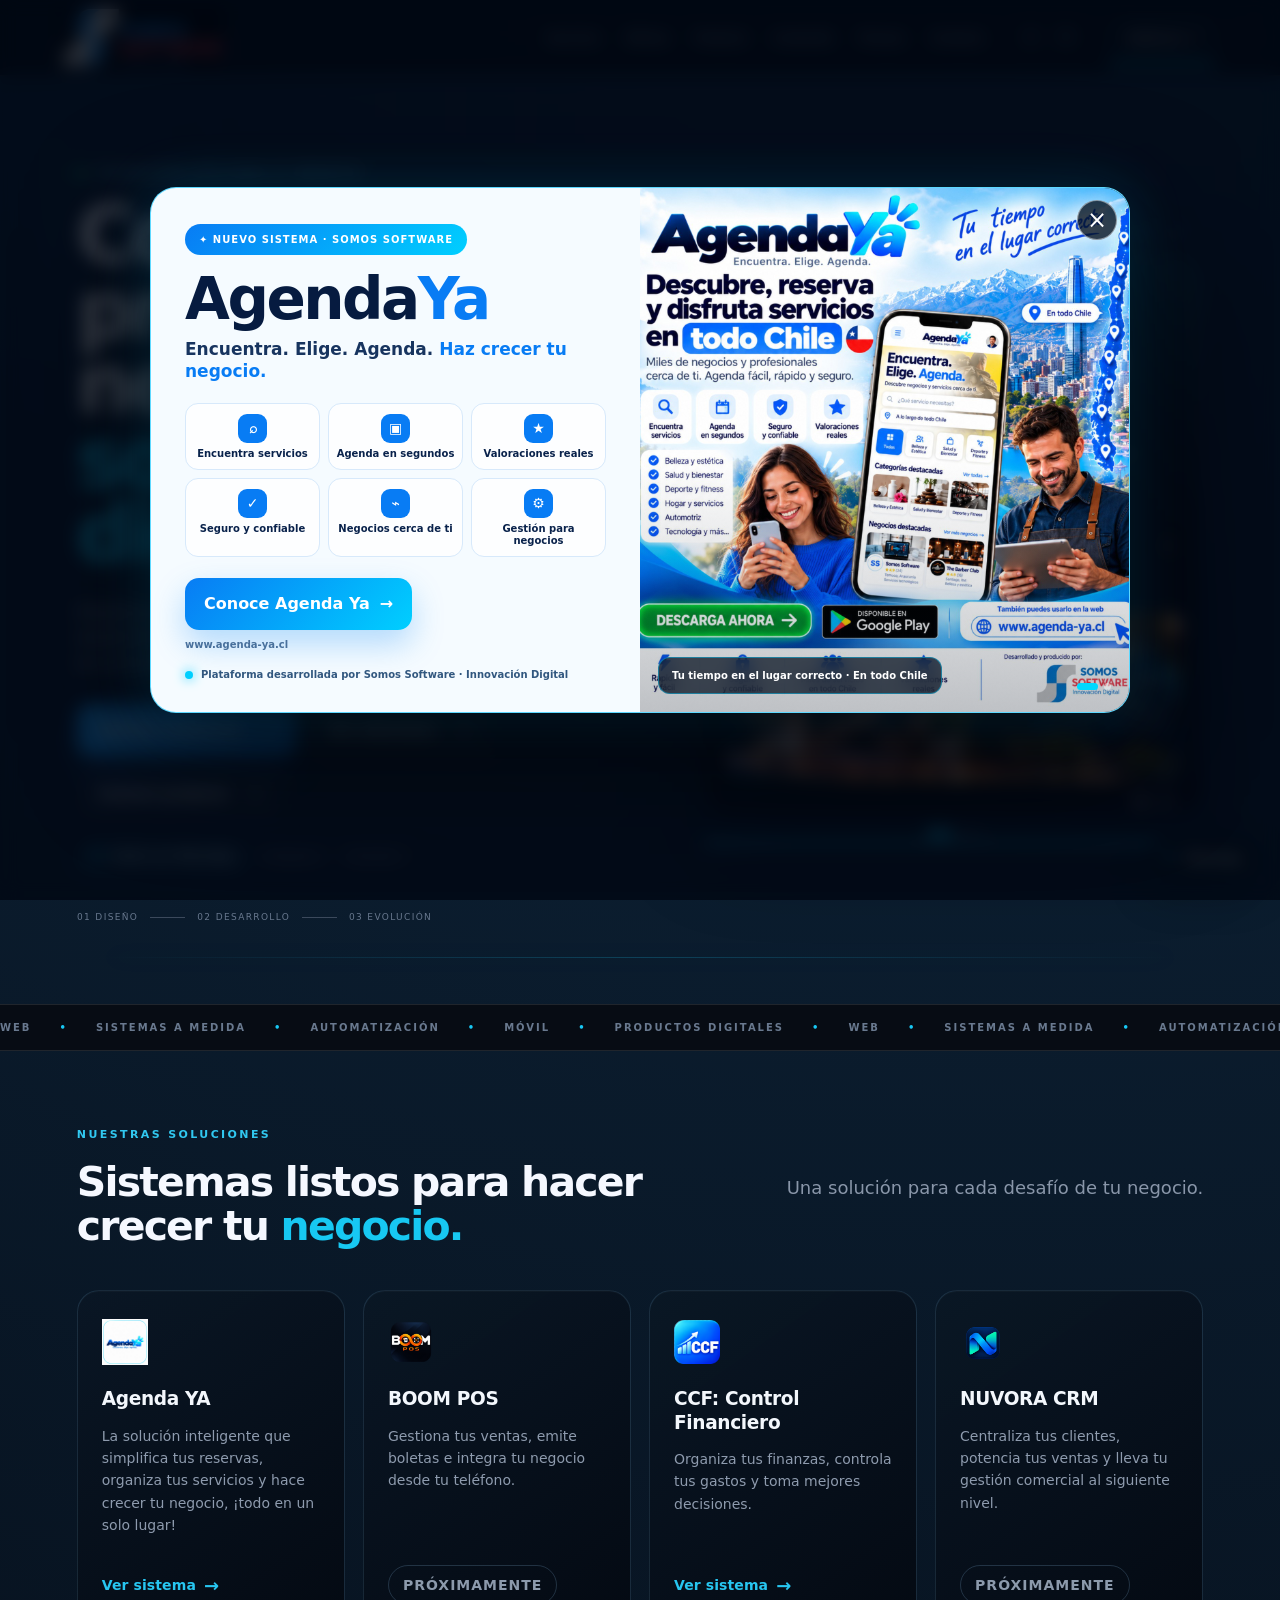
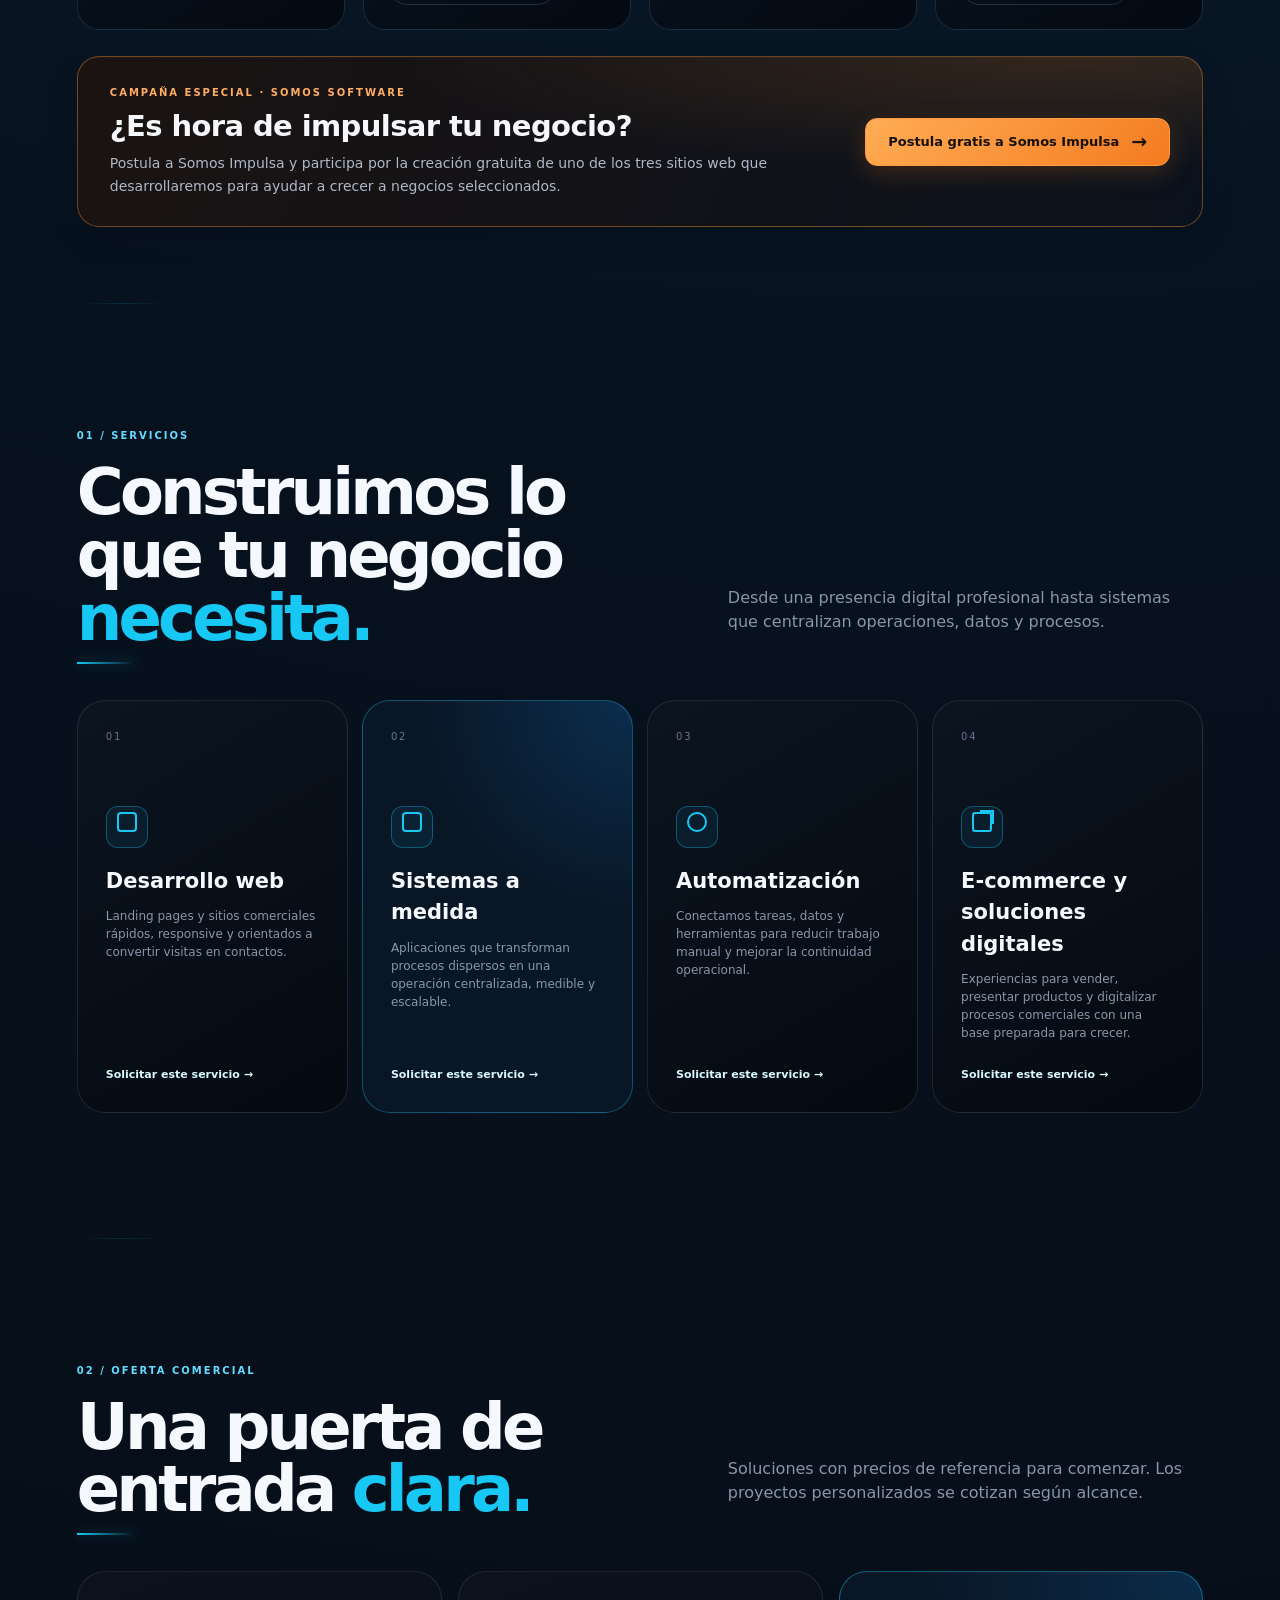
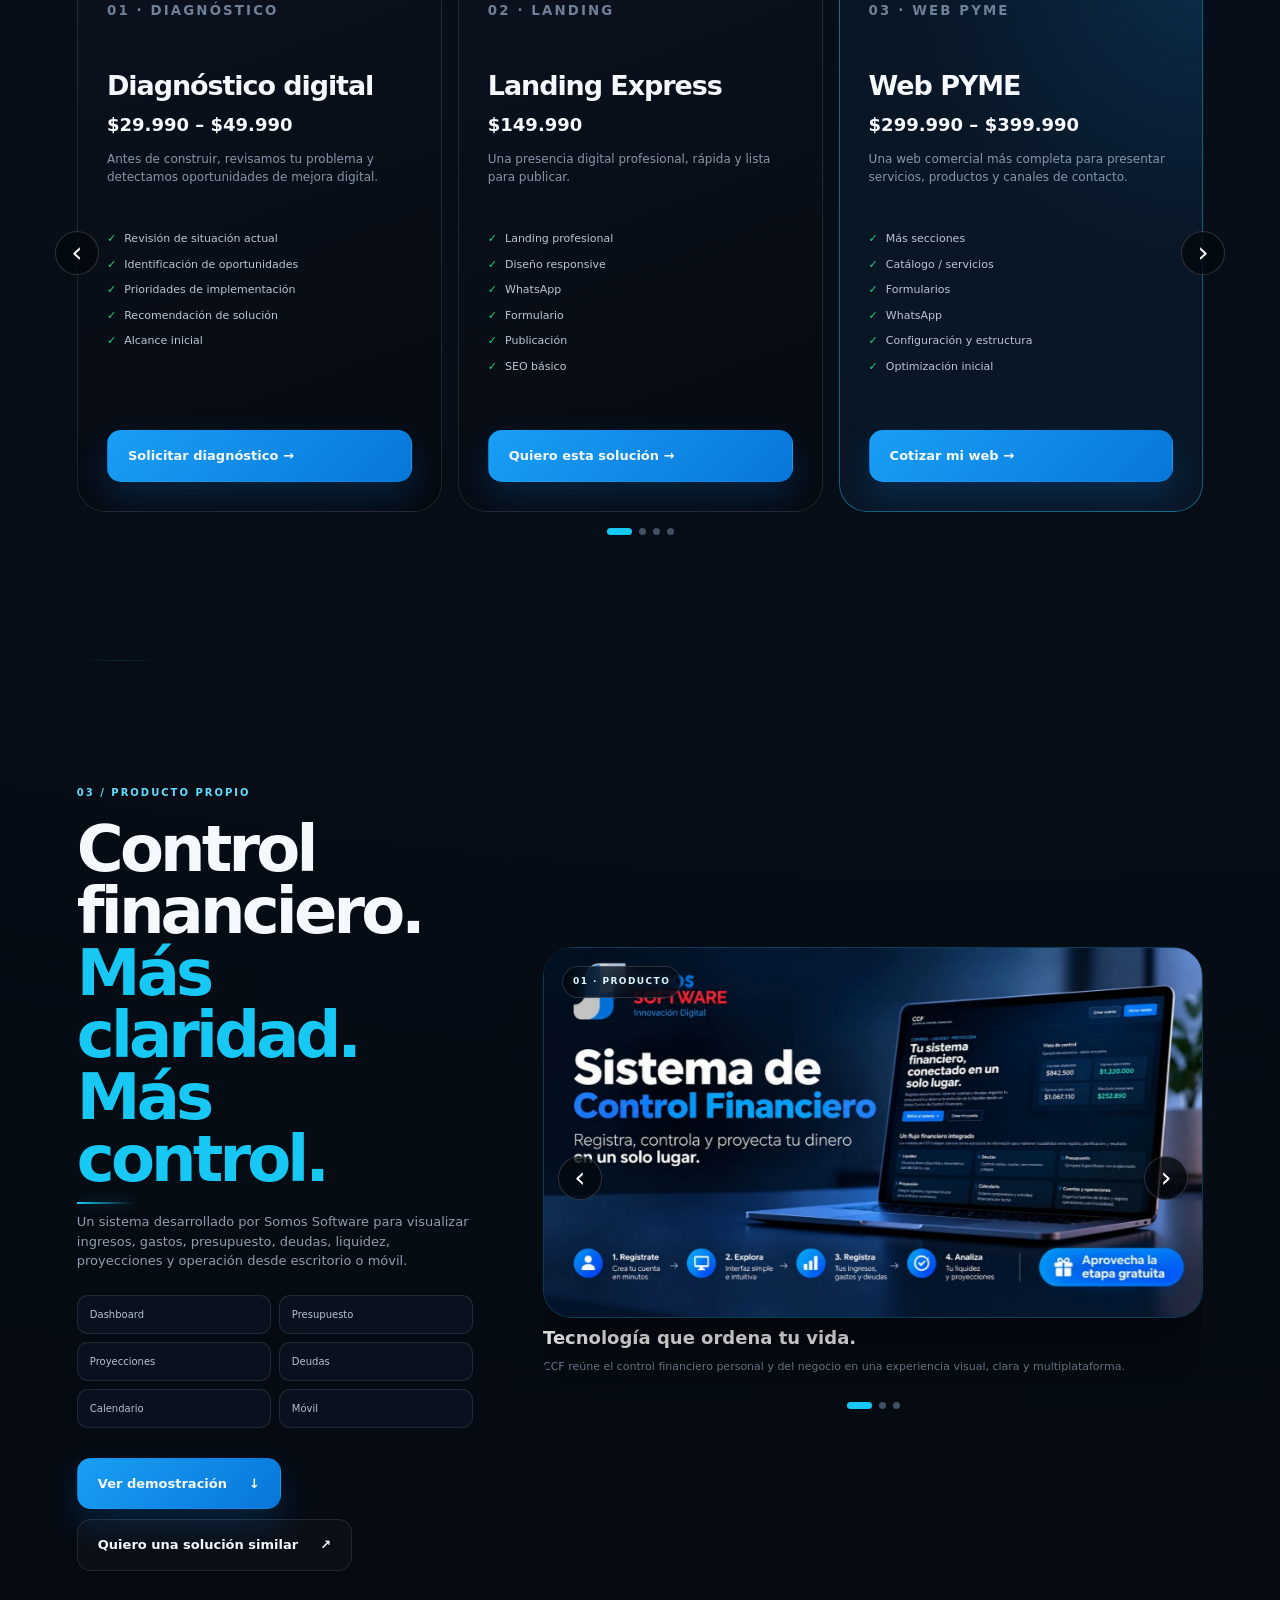
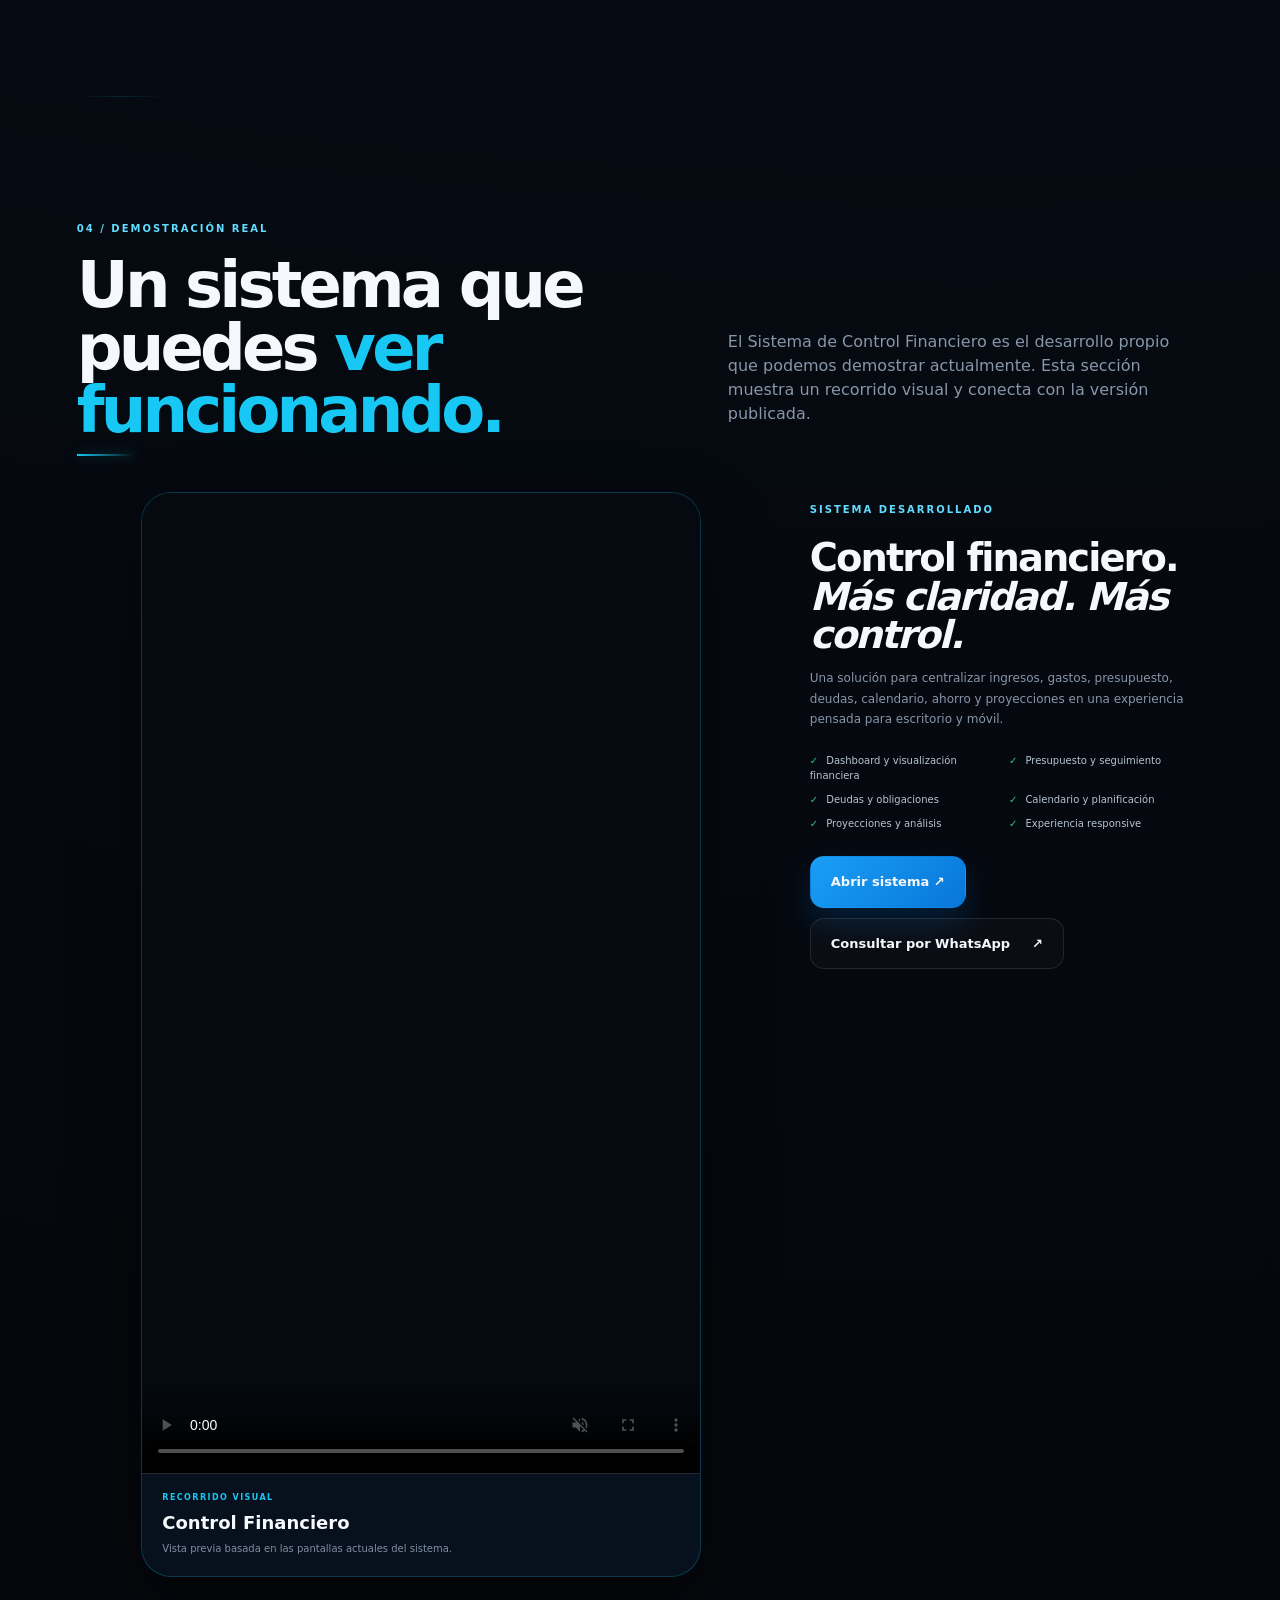
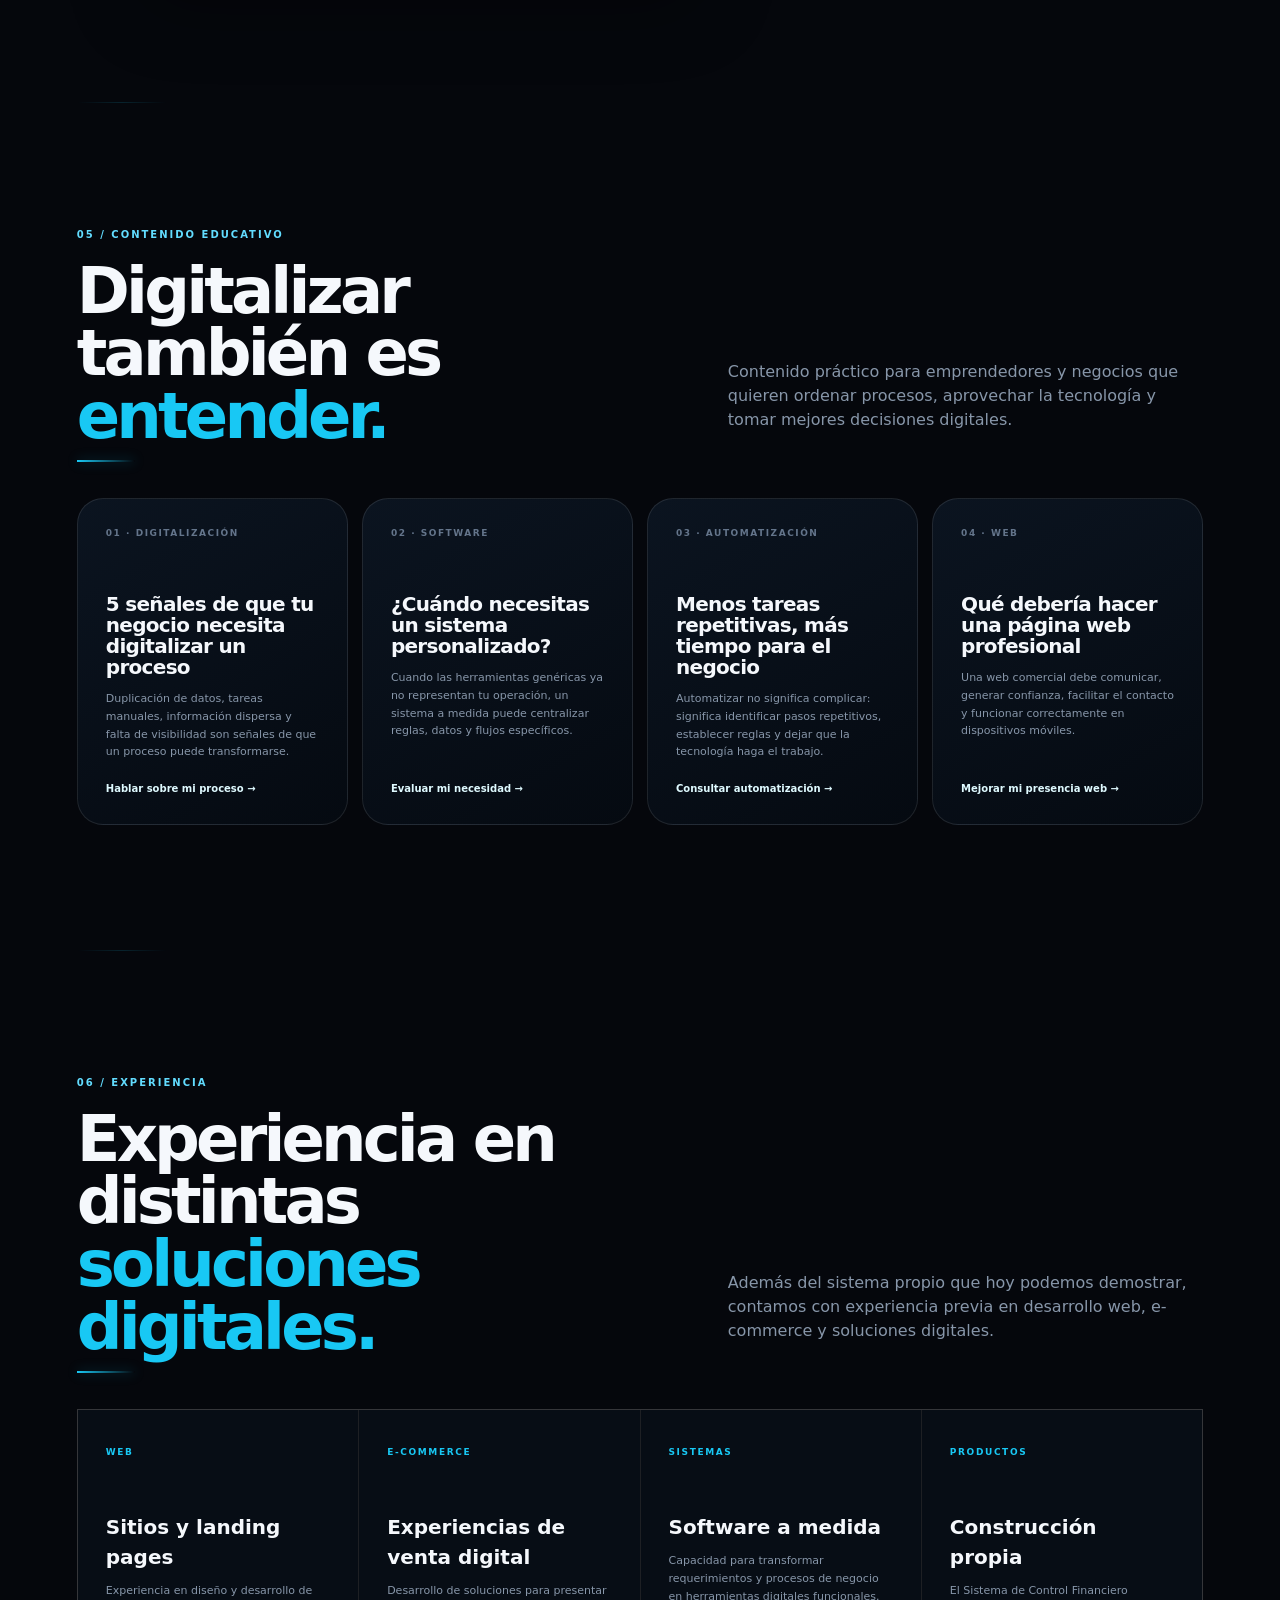
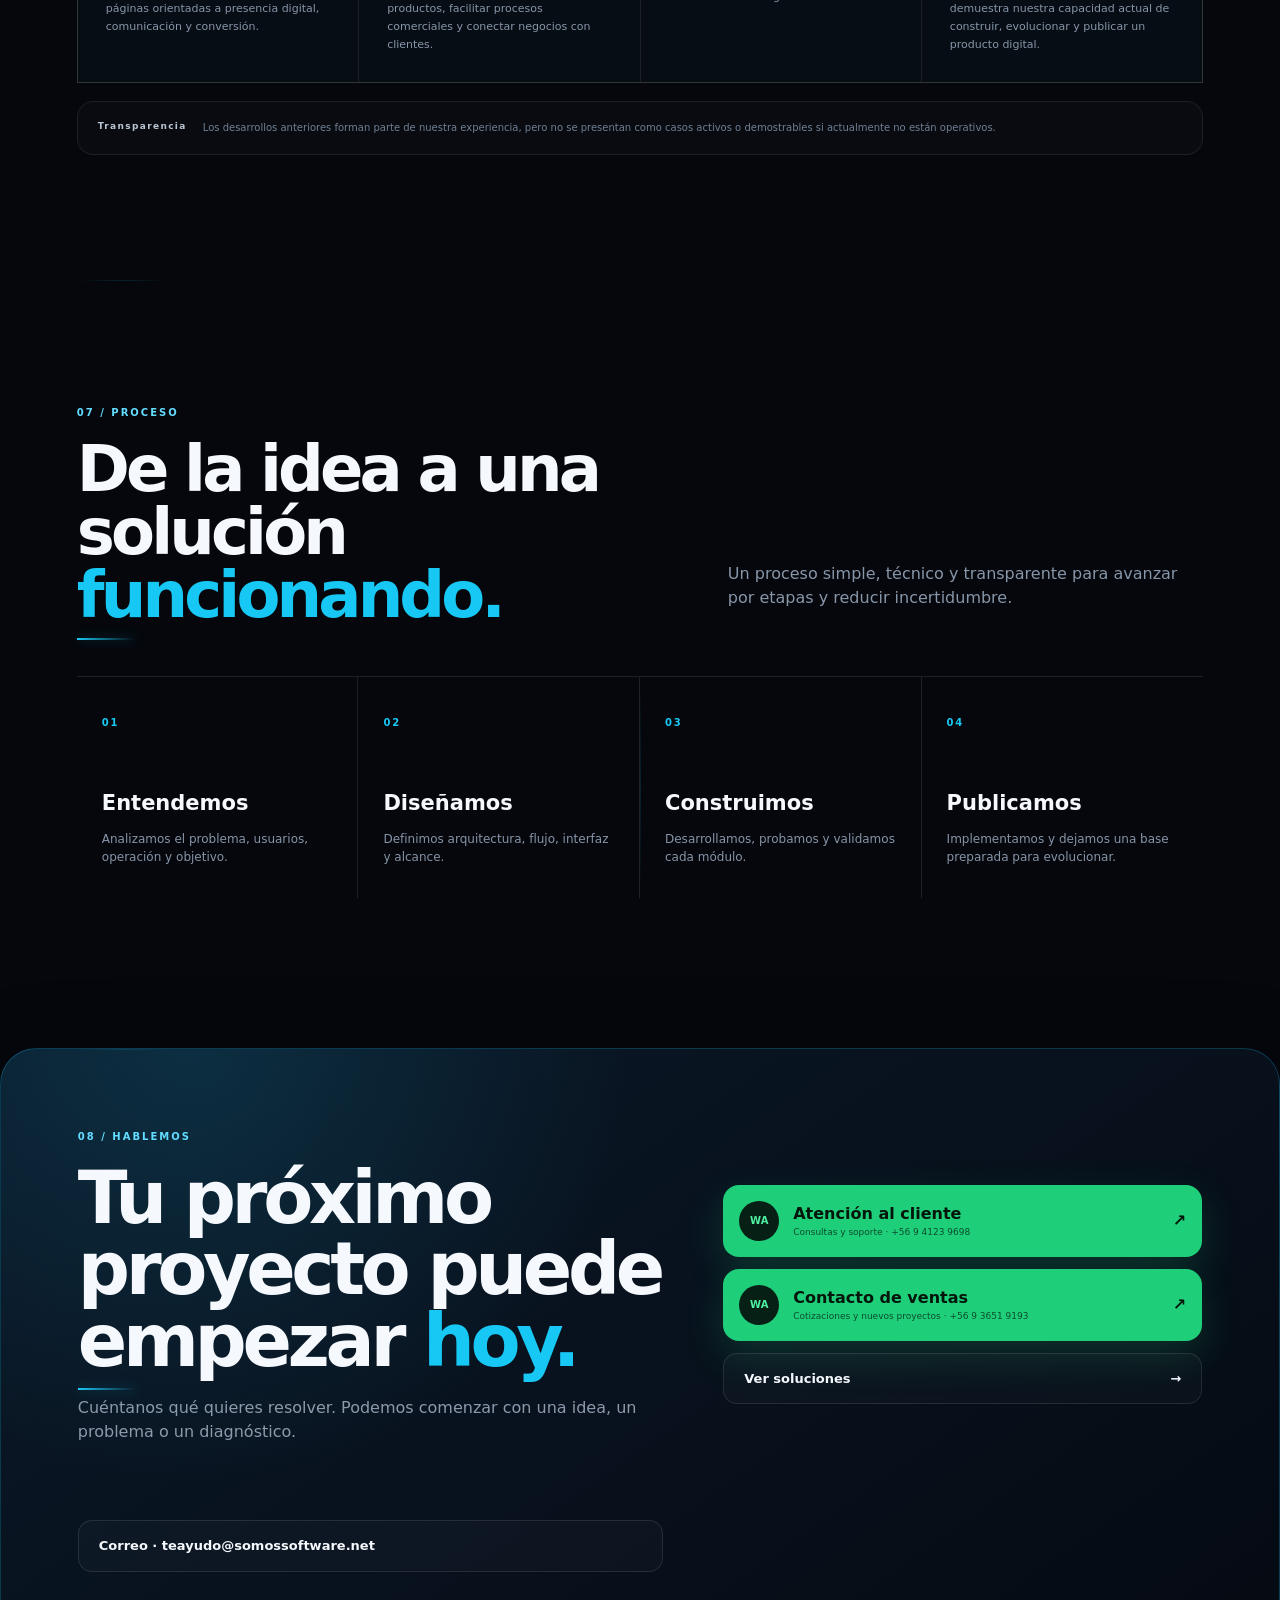
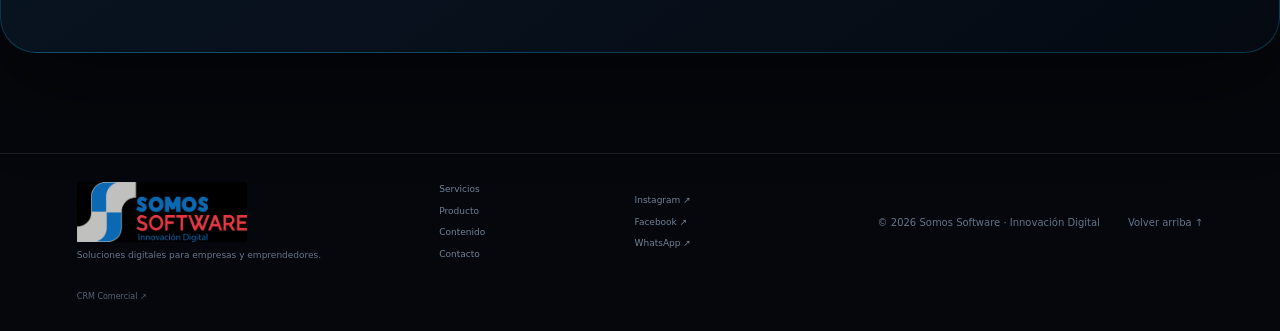
==== commit 255c168e: "Actualización" ====
--- a/index.html
+++ b/index.html
@@ -110,6 +110,14 @@
       <span class="solution-status">PRÓXIMAMENTE</span>
     </article>
   </div>
+  <div class="somos-impulsa-banner" aria-labelledby="somos-impulsa-title">
+    <div class="somos-impulsa-copy">
+      <span class="somos-impulsa-kicker">CAMPAÑA ESPECIAL · SOMOS SOFTWARE</span>
+      <h3 id="somos-impulsa-title">¿Es hora de impulsar tu negocio?</h3>
+      <p>Postula a Somos Impulsa y participa por la creación gratuita de uno de los tres sitios web que desarrollaremos para ayudar a crecer a negocios seleccionados.</p>
+    </div>
+    <a class="somos-impulsa-button" href="/somos-impulsa/index.html">Postula gratis a Somos Impulsa <span aria-hidden="true">→</span></a>
+  </div>
 </section>
 <section class="section wrap animate" id="servicios"><div class="intro"><div><div class="eyebrow">01 / SERVICIOS</div><h2>Construimos lo que tu negocio <em>necesita.</em></h2></div><p>Desde una presencia digital profesional hasta sistemas que centralizan operaciones, datos y procesos.</p></div>
 <div class="service-grid">
--- a/styles.css
+++ b/styles.css
@@ -373,3 +373,56 @@
 @media(max-width:1000px){.solutions-grid{grid-template-columns:repeat(2,minmax(0,1fr))}.solution-card{min-height:265px}.solutions-heading{gap:24px}}
 @media(max-width:600px){.solutions-section{padding-top:48px;padding-bottom:50px}.solutions-heading{grid-template-columns:1fr;gap:12px;margin-bottom:24px}.solutions-heading h2{font-size:32px;letter-spacing:-1.1px}.solutions-heading>p{justify-self:start;font-size:15px;line-height:1.5}.solutions-eyebrow{font-size:9px;letter-spacing:2px;margin-bottom:12px}.solutions-grid{grid-template-columns:1fr 1fr;gap:10px}.solution-card{padding:17px 14px 16px;border-radius:16px;min-height:260px}.solution-icon{height:42px;width:42px;margin-bottom:14px}.solution-card h3{font-size:16px;line-height:1.25;margin-bottom:9px}.solution-card p{font-size:12px;line-height:1.55;margin-bottom:16px}.solution-link{font-size:12px;min-height:32px}.solution-status{font-size:9px;padding:0 9px;letter-spacing:.65px;min-height:30px}.solutions-desktop-break{display:none}}
 @media(max-width:360px){.solutions-grid{grid-template-columns:1fr}.solution-card{min-height:0}.solution-card p{font-size:13px}}
+
+
+/* Nuestras soluciones · escritorio: cuatro tarjetas horizontales, proporción de referencia */
+@media (min-width: 1101px) {
+  .solutions-section { padding-top: 76px; padding-bottom: 76px; }
+  .solutions-heading { grid-template-columns: 1.1fr .9fr; gap: 52px; margin-bottom: 42px; }
+  .solutions-heading h2 { font-size: clamp(38px, 3.2vw, 52px); max-width: 720px; }
+  .solutions-heading > p { max-width: 600px; font-size: 18px; }
+  .solutions-grid { grid-template-columns: repeat(4, minmax(0, 1fr)); gap: 18px; align-items: stretch; }
+  .solution-card { min-width: 0; min-height: 360px; padding: 34px 32px 28px; border-radius: 22px; }
+  .solution-icon { width: 46px; height: 46px; margin-bottom: 22px; }
+  .solution-card h3 { font-size: clamp(20px, 1.35vw, 25px); line-height: 1.25; margin-bottom: 14px; }
+  .solution-card p { font-size: 16px; line-height: 1.7; margin-bottom: 28px; }
+  .solution-link, .solution-status { min-height: 40px; font-size: 14px; }
+}
+@media (min-width: 1001px) and (max-width: 1100px) {
+  .solutions-grid { grid-template-columns: repeat(4, minmax(0, 1fr)); gap: 12px; }
+  .solution-card { padding: 24px 18px 22px; min-height: 320px; }
+  .solution-card h3 { font-size: 18px; }
+  .solution-card p { font-size: 13px; }
+}
+
+
+/* FIX FINAL · Nuestras soluciones: cuatro tarjetas en una fila en escritorio */
+@media screen and (min-width: 1101px) {
+  #nuestras-soluciones .solutions-grid { display:grid !important; grid-template-columns:repeat(4,minmax(0,1fr)) !important; gap:18px !important; }
+  #nuestras-soluciones .solution-card { min-width:0; width:auto; min-height:340px; padding:28px 24px 24px; }
+  #nuestras-soluciones .solution-card h3 { font-size:clamp(18px,1.45vw,23px); overflow-wrap:anywhere; }
+  #nuestras-soluciones .solution-card p { font-size:14px; line-height:1.6; }
+}
+@media screen and (min-width: 781px) and (max-width: 1100px) {
+  #nuestras-soluciones .solutions-grid { grid-template-columns:repeat(4,minmax(0,1fr)) !important; gap:10px !important; }
+  #nuestras-soluciones .solution-card { padding:20px 14px; min-height:300px; }
+  #nuestras-soluciones .solution-card h3 { font-size:16px; }
+  #nuestras-soluciones .solution-card p { font-size:12px; }
+}
+@media screen and (max-width: 780px) {
+  #nuestras-soluciones .solutions-grid { grid-template-columns:repeat(2,minmax(0,1fr)); }
+}
+
+
+/* SOMOS IMPULSA · CTA bajo las tarjetas de soluciones */
+.somos-impulsa-banner{position:relative;isolation:isolate;display:flex;align-items:center;justify-content:space-between;gap:28px;margin-top:26px;padding:28px 32px;border:1px solid rgba(255,151,54,.38);border-radius:22px;background:radial-gradient(ellipse at 90% 0%,rgba(255,145,43,.16),transparent 48%),linear-gradient(115deg,rgba(28,20,17,.96),rgba(10,18,29,.98));box-shadow:inset 0 1px 0 rgba(255,255,255,.035),0 12px 34px rgba(0,0,0,.12)}
+.somos-impulsa-copy{min-width:0;max-width:720px}
+.somos-impulsa-kicker{display:block;margin-bottom:9px;color:#ffad62;font-size:10px;font-weight:900;letter-spacing:2px}
+.somos-impulsa-copy h3{margin:0 0 8px;color:#f6f8fc;font-size:clamp(21px,2.3vw,29px);line-height:1.2;letter-spacing:-.6px;font-weight:850}
+.somos-impulsa-copy p{margin:0;color:#aeb8c7;font-size:14px;line-height:1.65;max-width:700px}
+.somos-impulsa-button{flex:0 0 auto;display:inline-flex;align-items:center;justify-content:center;gap:12px;min-height:48px;padding:0 22px;border:1px solid #ff9a3d;border-radius:12px;background:linear-gradient(135deg,#ffad55,#f47b20);color:#17100b;text-decoration:none;text-align:center;font-size:13px;font-weight:900;box-shadow:0 8px 24px rgba(244,123,32,.2);transition:transform .2s ease,box-shadow .2s ease,filter .2s ease}
+.somos-impulsa-button span{font-size:19px;line-height:1}
+.somos-impulsa-button:hover{transform:translateY(-2px);filter:brightness(1.06);box-shadow:0 12px 28px rgba(244,123,32,.28)}
+.somos-impulsa-button:focus-visible{outline:3px solid #ffd2a6;outline-offset:4px}
+@media(max-width:760px){.somos-impulsa-banner{align-items:stretch;flex-direction:column;gap:20px;margin-top:20px;padding:24px 22px;border-radius:20px}.somos-impulsa-copy h3{font-size:clamp(22px,5.5vw,29px)}.somos-impulsa-copy p{font-size:14px;line-height:1.65}.somos-impulsa-button{width:100%;box-sizing:border-box;min-height:50px;padding:0 16px;font-size:14px}}
+@media(prefers-reduced-motion:reduce){.somos-impulsa-button{transition:none}.somos-impulsa-button:hover{transform:none}}
